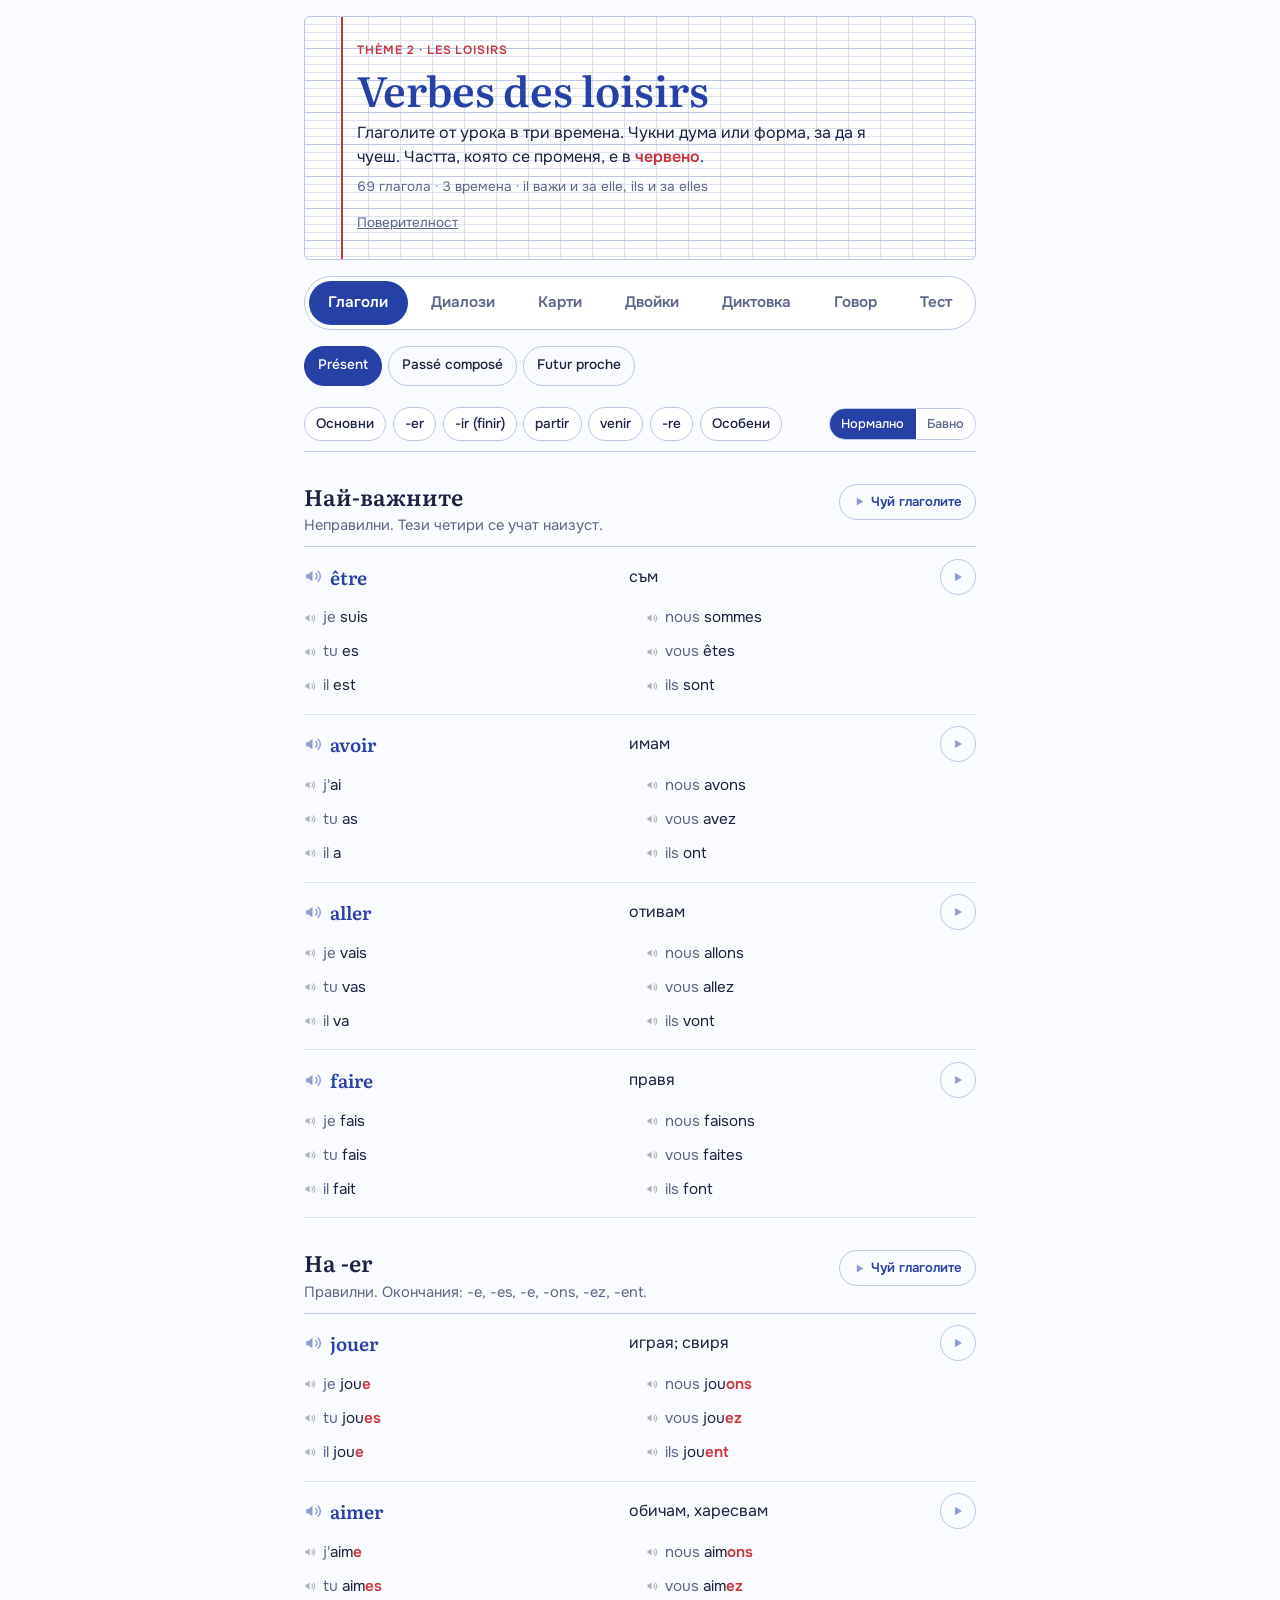
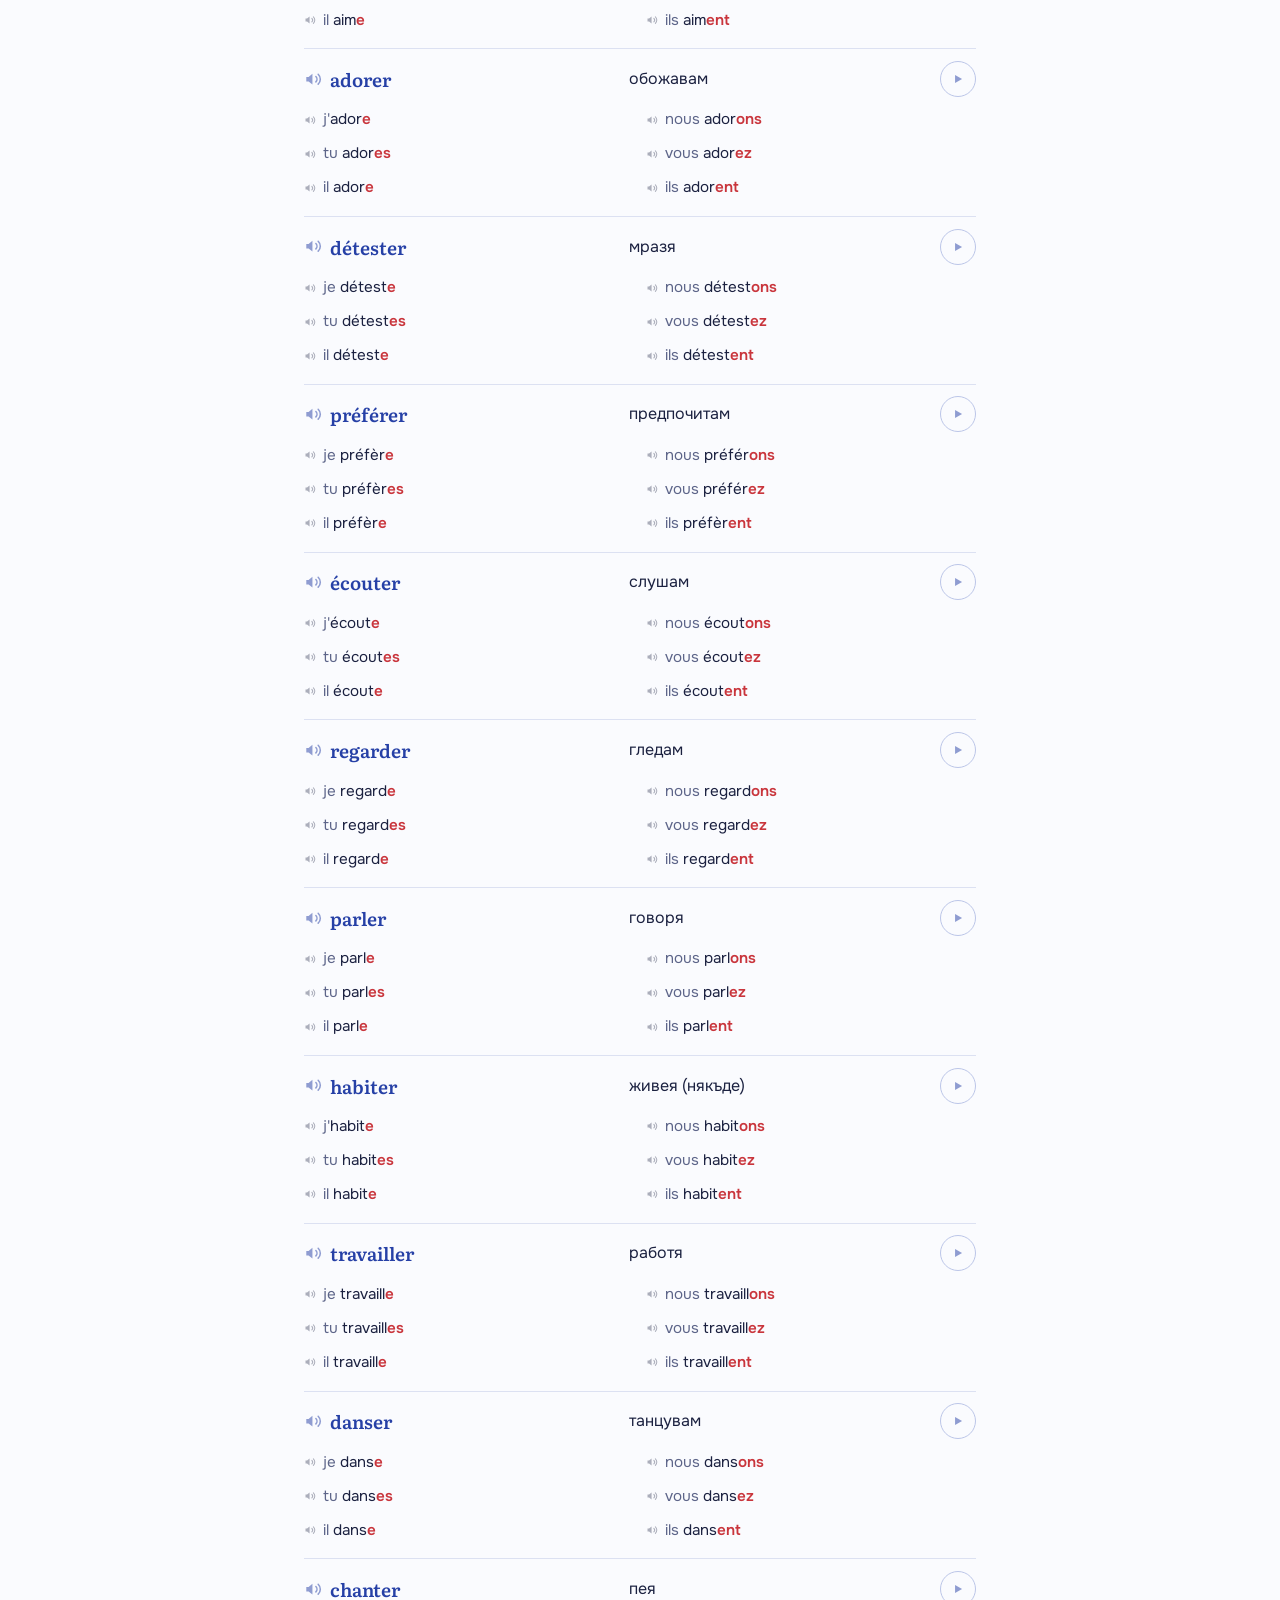
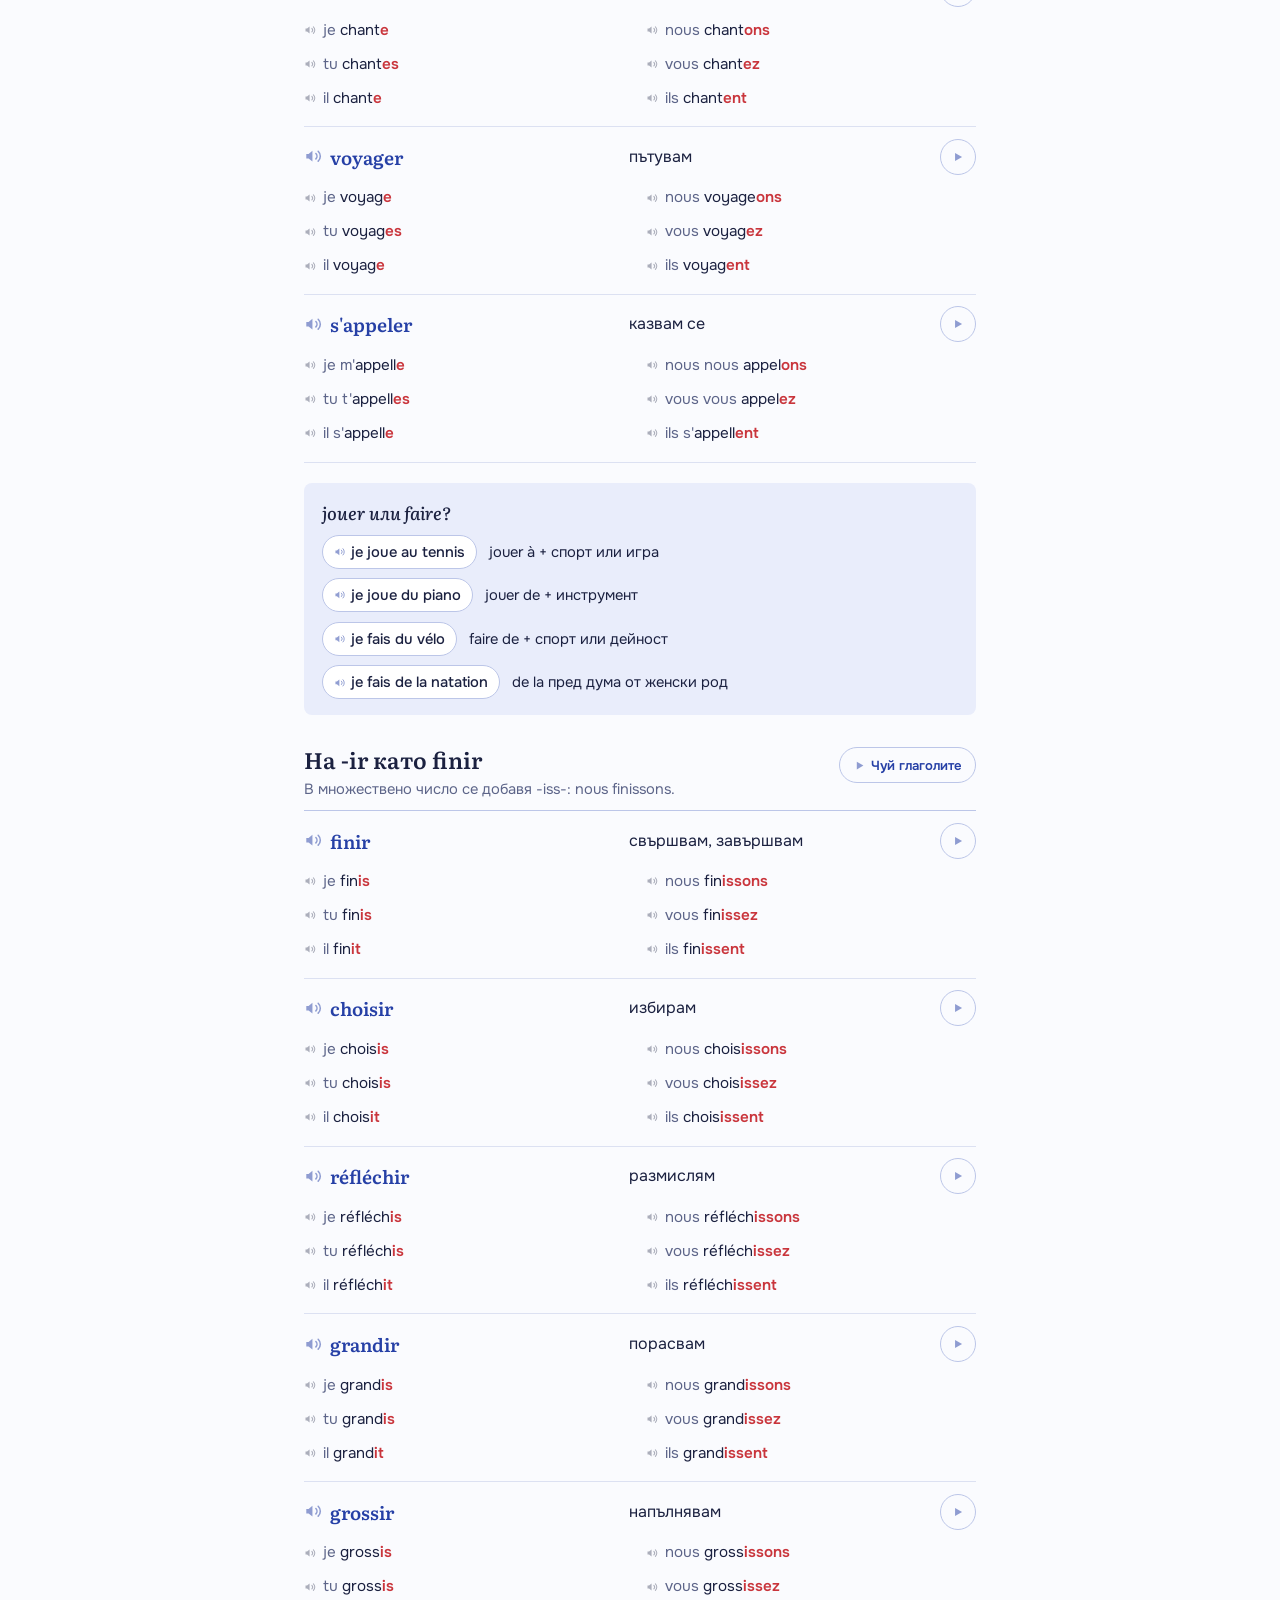
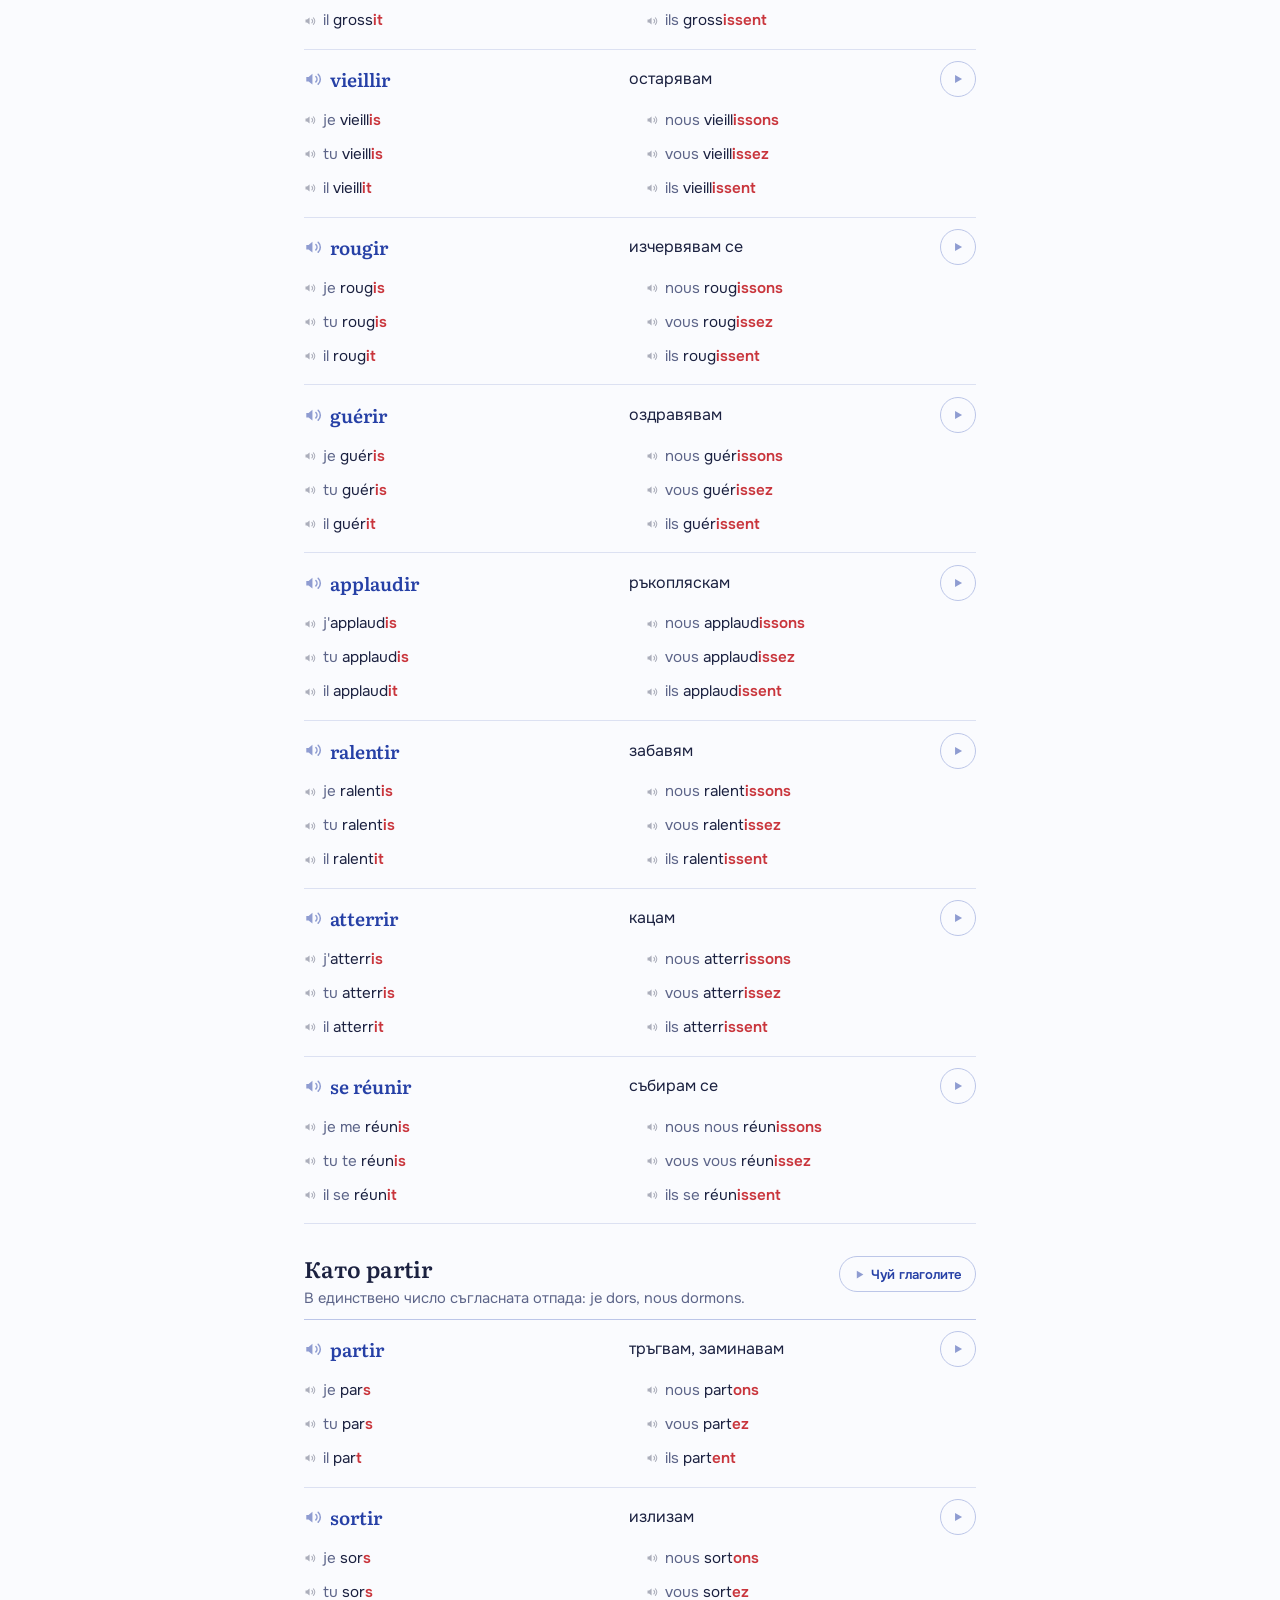
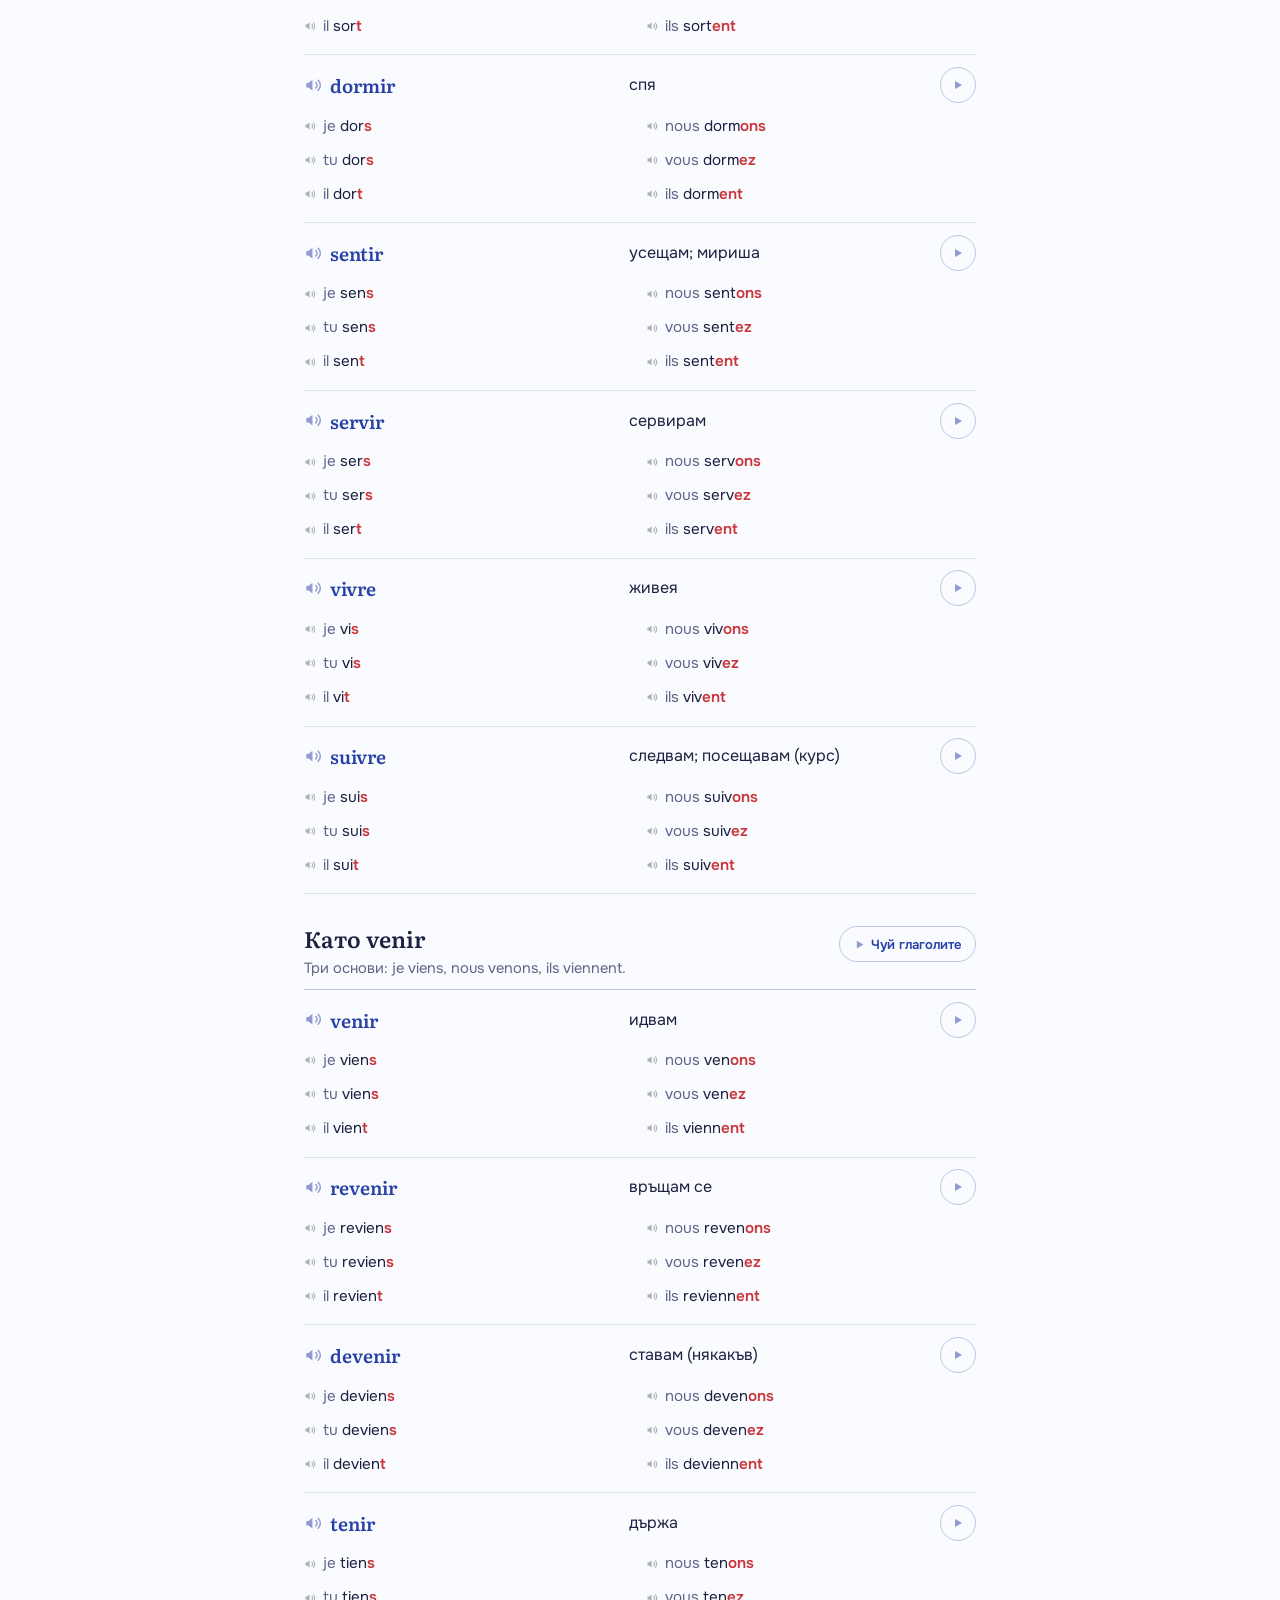
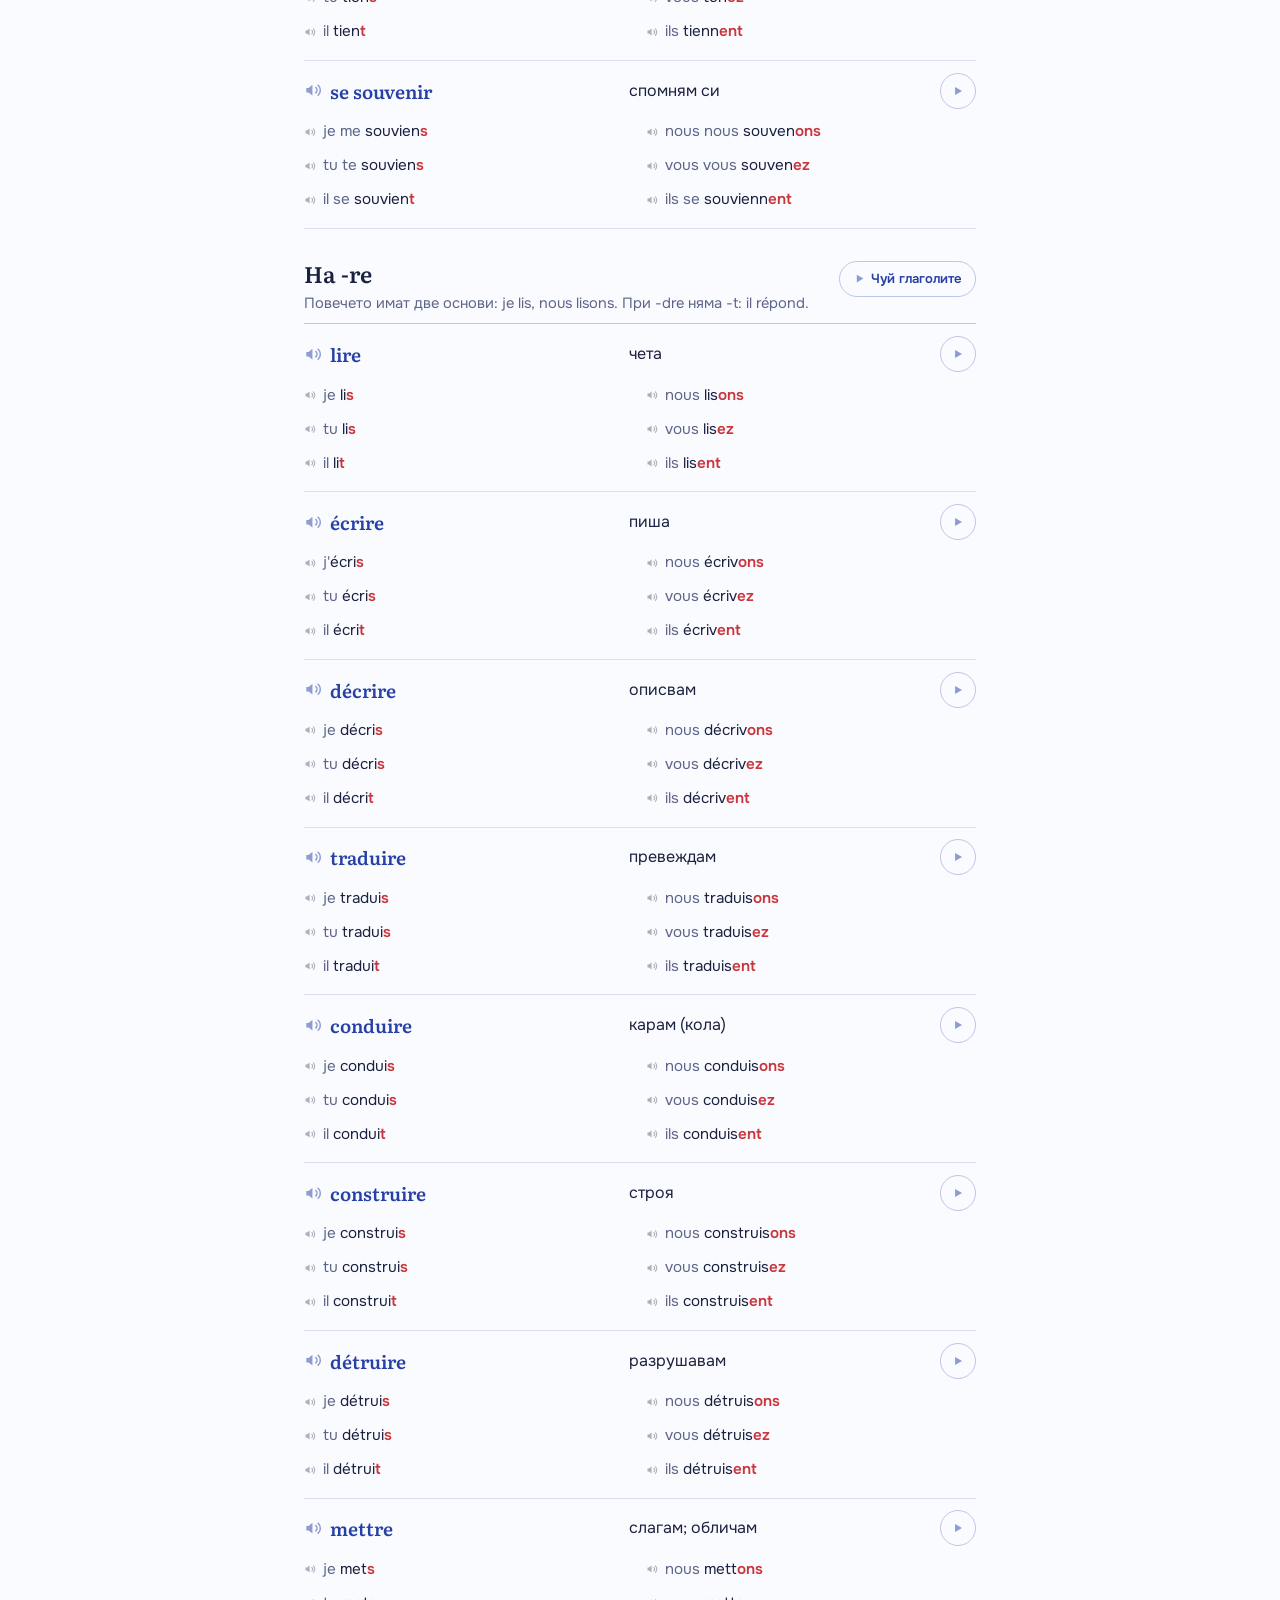
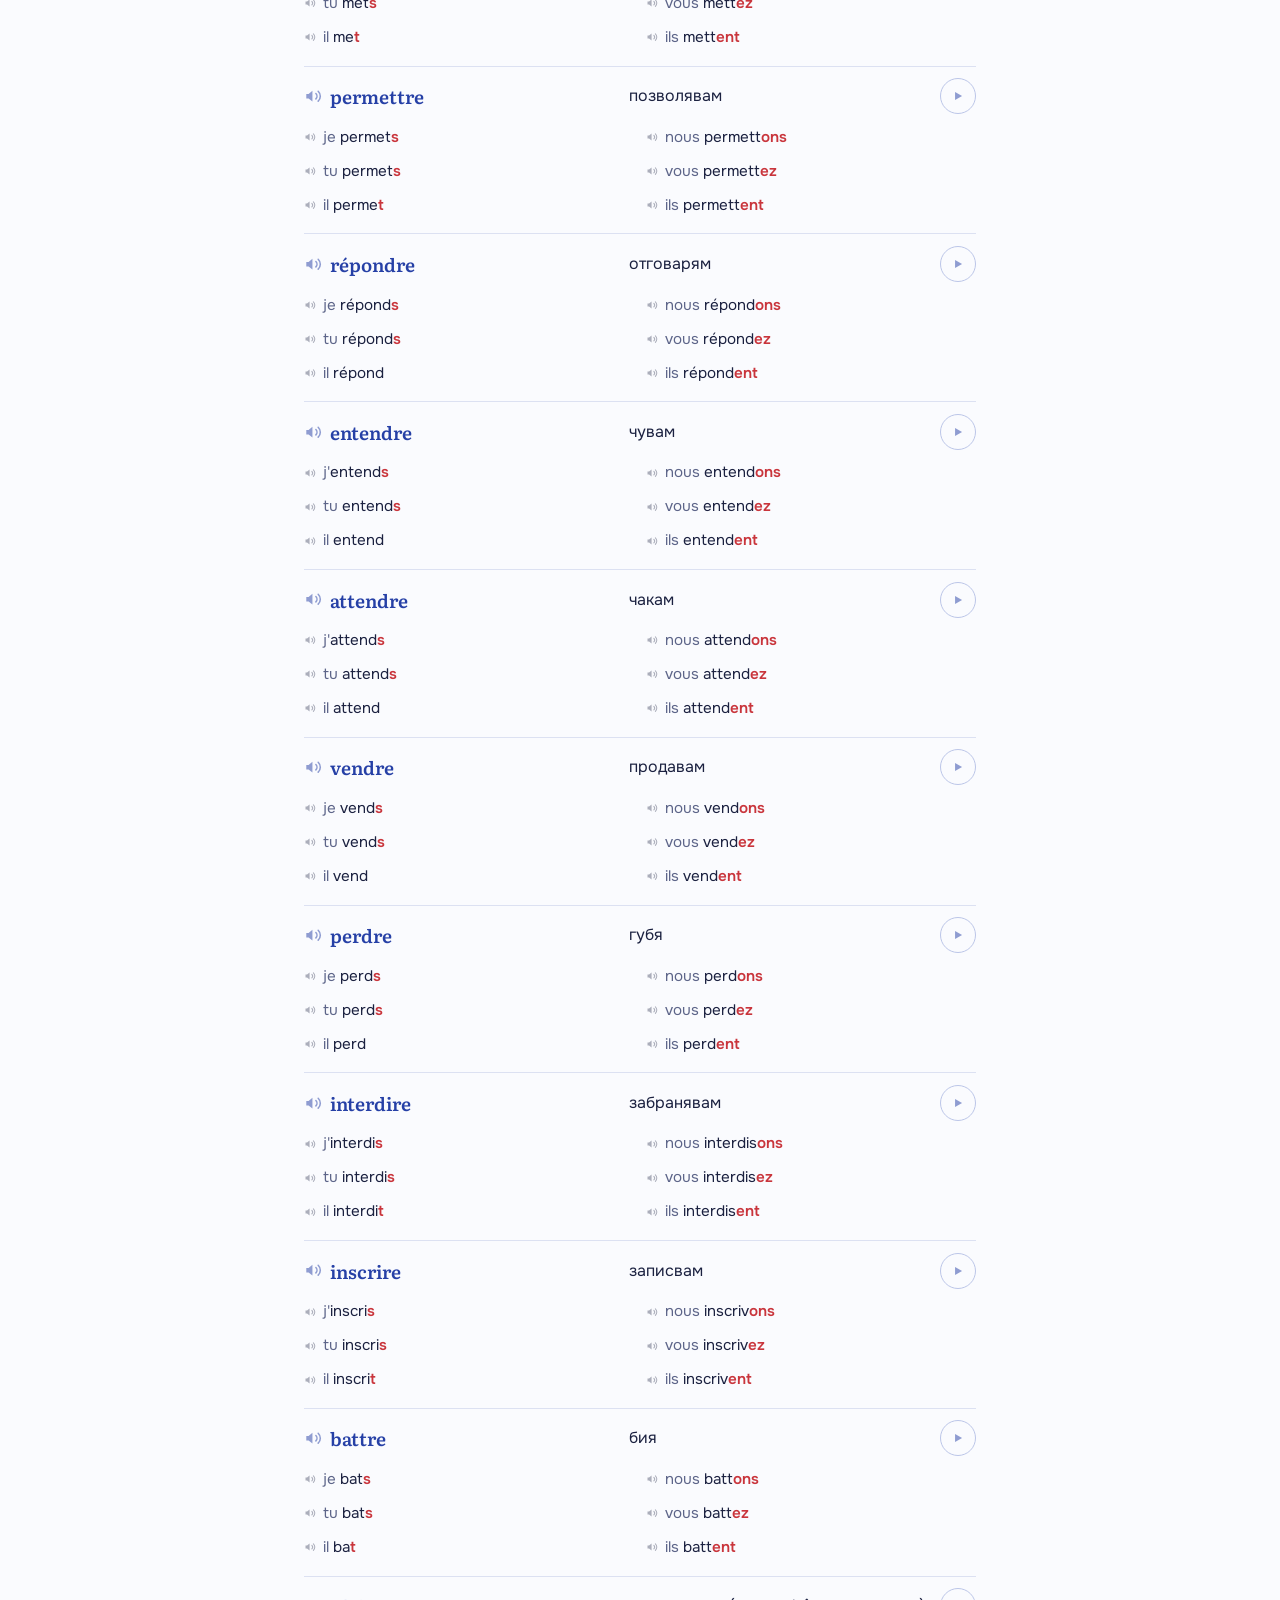
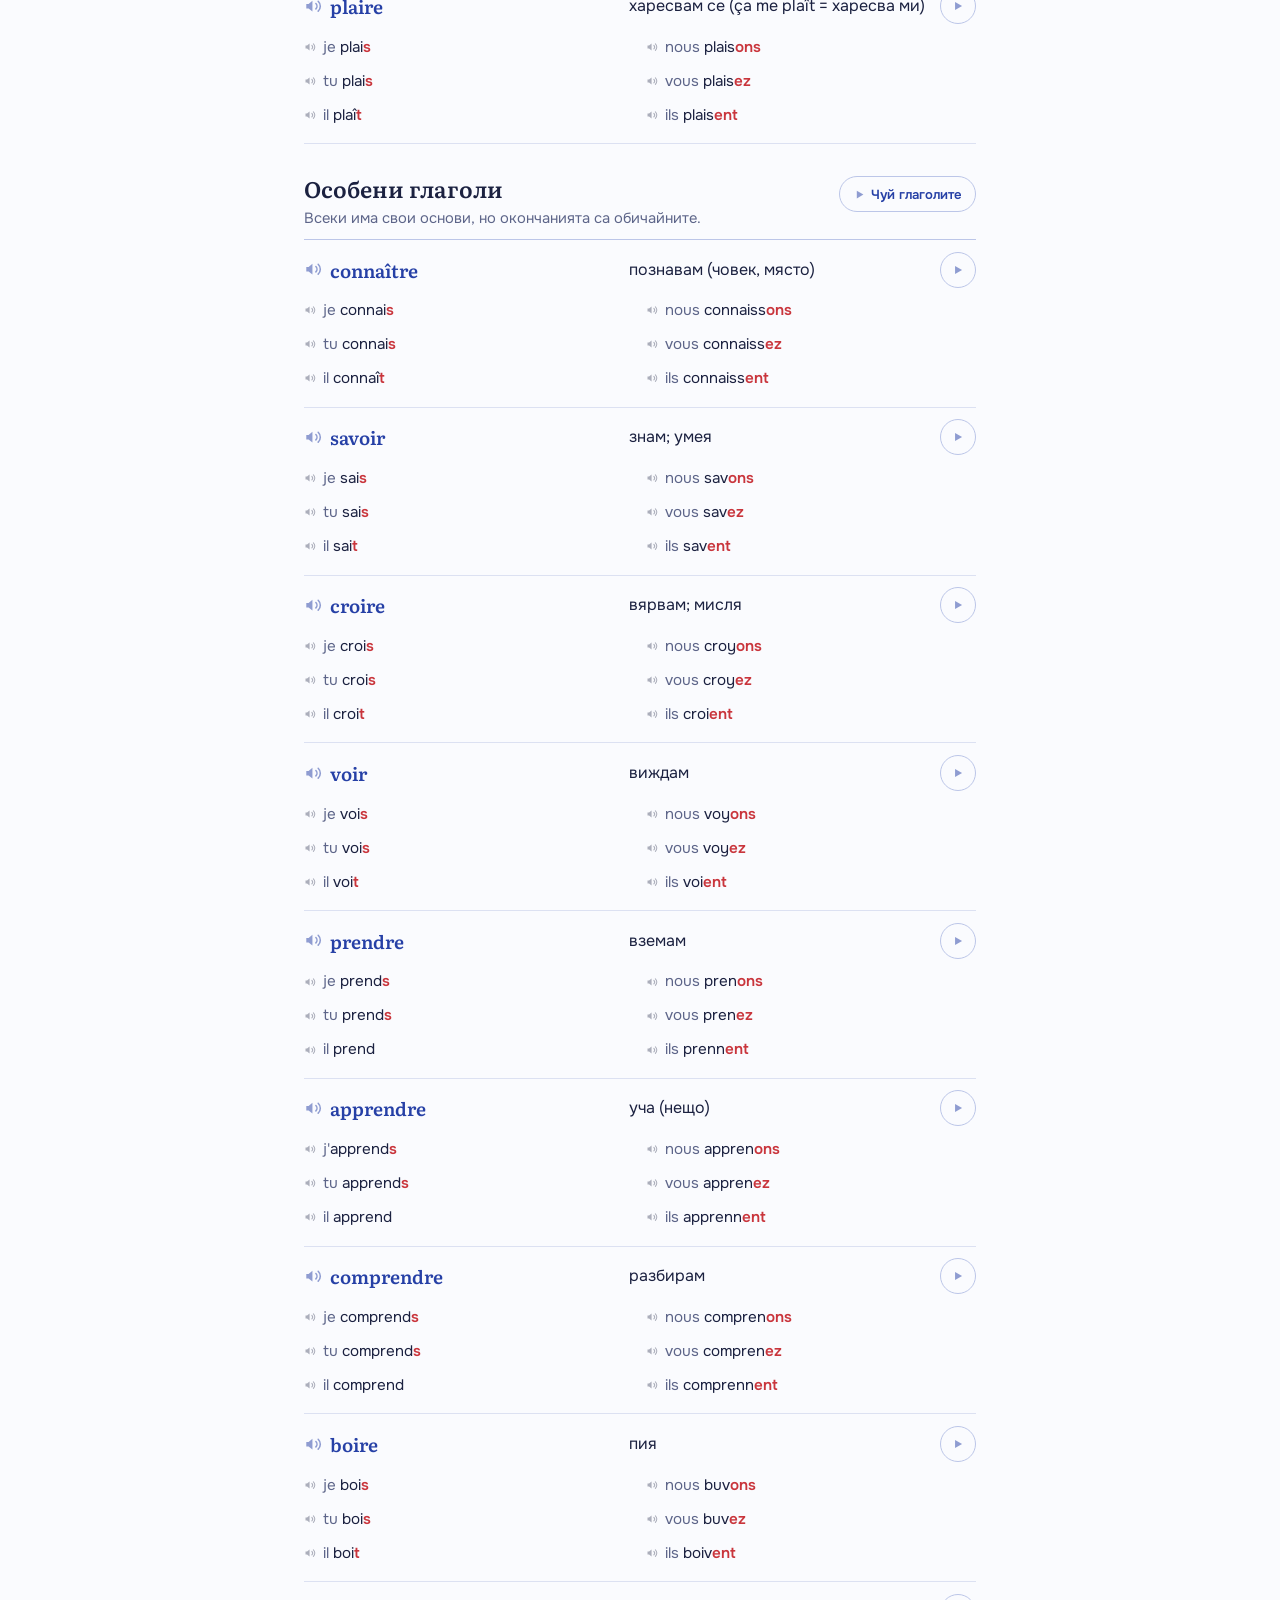
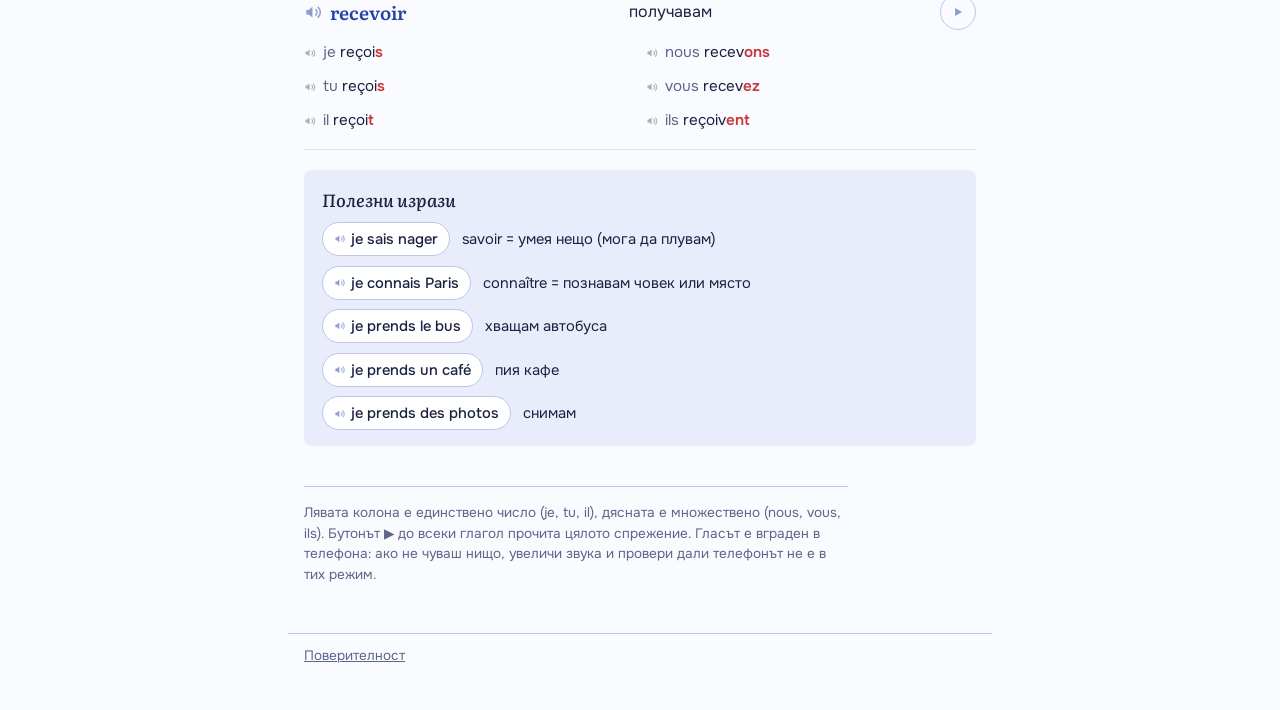
==== index.html @ f27fb237 "Complete the statistics consent and privacy notice - Banner first in the page, purpose first, note f" ====
<!doctype html>
<html lang="bg">
<head>
<meta charset="utf-8">
<meta name="viewport" content="width=device-width,initial-scale=1,viewport-fit=cover">
<title>Verbes des loisirs</title>
<meta name="description" content="Френски глаголи в présent, passé composé и futur proche: спрежения с произношение, диалози, карти, двойки, диктовка, произношение и тест.">
<link rel="manifest" href="manifest.webmanifest">
<link rel="icon" href="icon.svg" type="image/svg+xml">
<link rel="apple-touch-icon" href="icon-180.png">
<meta name="theme-color" content="#2640a6">
<meta name="apple-mobile-web-app-capable" content="yes">
<meta name="mobile-web-app-capable" content="yes">
<meta name="apple-mobile-web-app-title" content="Français">
<link rel="stylesheet" href="fonts.css">
<link rel="stylesheet" href="style.css">
</head>
<body>
<section class="consent" id="consent" role="region" aria-labelledby="consent-title" hidden>
  <h2 id="consent-title">Статистика за посещенията</h2>
  <p>Искам да виждам колко хора използват приложението и кои упражнения са полезни. Ако приемеш, Google Analytics ще запише бисквитки на устройството ти и ще изпраща на Google данни за посещението: кои раздели отваряш, какво завършваш, вид устройство и браузър, приблизително местоположение. Ако откажеш, приложението работи по същия начин. Напредъкът ти остава само на това устройство. <a href="privacy.html#statistika">Подробности</a></p>
  <p class="consent-note">Ако си под 14 години, приеми само ако родител ти е разрешил.</p>
  <p class="consent-state" id="consent-state"></p>
  <div class="consent-actions">
    <button type="button" class="btn consent-btn" id="consent-no">Отказвам</button>
    <button type="button" class="btn consent-btn" id="consent-yes">Приемам</button>
  </div>
  <p class="consent-note">Можеш да промениш избора си по всяко време от „Настройки за статистика“ горе или най-долу.</p>
</section>
<div class="wrap">
  <header class="cahier">
    <p class="eyebrow">Thème 2 · Les loisirs</p>
    <h1>Verbes des loisirs</h1>
    <p class="lede">Глаголите от урока в три времена. Чукни дума или форма, за да я чуеш. Частта, която се променя, е в <span class="end">червено</span>.</p>
    <p class="meta" id="meta"></p>
    <p class="meta privacy-links"><a href="privacy.html">Поверителност</a><button type="button" class="linkbtn" data-consent-open hidden>Настройки за статистика</button></p>
  </header>

  <div class="hint" id="hint" hidden></div>

  <div class="tabs" role="tablist" aria-label="Изглед">
    <button type="button" role="tab" id="tab-verbs" aria-controls="view-verbs" aria-selected="true">Глаголи</button>
    <button type="button" role="tab" id="tab-dialogues" aria-controls="view-dialogues" aria-selected="false">Диалози</button>
    <button type="button" role="tab" id="tab-cards" aria-controls="view-cards" aria-selected="false">Карти</button>
    <button type="button" role="tab" id="tab-pairs" aria-controls="view-pairs" aria-selected="false">Двойки</button>
    <button type="button" role="tab" id="tab-dictation" aria-controls="view-dictation" aria-selected="false">Диктовка</button>
    <button type="button" role="tab" id="tab-speak" aria-controls="view-speak" aria-selected="false">Говор</button>
    <button type="button" role="tab" id="tab-test" aria-controls="view-test" aria-selected="false">Тест</button>
  </div>

  <div id="view-verbs" role="tabpanel" aria-labelledby="tab-verbs">
    <div class="seg tense-bar" role="group" aria-label="Време" id="tense-bar"></div>

    <nav class="bar" aria-label="Групи глаголи">
      <div class="chips" id="chips"></div>
      <div class="speed" role="group" aria-label="Скорост на произношението">
        <button type="button" id="spd-normal" aria-pressed="true">Нормално</button>
        <button type="button" id="spd-slow" aria-pressed="false">Бавно</button>
      </div>
    </nav>

    <main id="groups"></main>

    <footer>
      Лявата колона е единствено число (je, tu, il), дясната е множествено (nous, vous, ils). Бутонът ▶ до всеки глагол прочита цялото спрежение. Гласът е вграден в телефона: ако не чуваш нищо, увеличи звука и провери дали телефонът не е в тих режим.
    </footer>
  </div>

  <div id="view-dialogues" role="tabpanel" aria-labelledby="tab-dialogues" hidden>
    <div id="dialogues"></div>
  </div>

  <div id="view-pairs" role="tabpanel" aria-labelledby="tab-pairs" hidden>
    <details class="settings">
      <summary><span>Настройки</span><span class="sum" id="p-sum"></span></summary>
      <div class="settings-body">
        <div class="field">
          <span class="field-label" id="lbl-p-mode">Игра</span>
          <div class="seg" role="group" aria-labelledby="lbl-p-mode" id="p-mode"></div>
          <p class="set-note">Свързване: всички плочки са открити – чукни двете, които си пасват. Памет: плочките са обърнати с лицето надолу и трябва да запомниш къде са.</p>
        </div>
        <div class="field">
          <span class="field-label" id="lbl-p-kind">Вид двойки</span>
          <div class="seg" role="group" aria-labelledby="lbl-p-kind" id="p-kind"></div>
        </div>
        <div class="field" id="p-tense-field">
          <span class="field-label" id="lbl-p-tenses">Времена</span>
          <div class="seg" role="group" aria-labelledby="lbl-p-tenses" id="p-tenses"></div>
        </div>
        <div class="field">
          <span class="field-label" id="lbl-p-groups">Групи глаголи</span>
          <div class="seg" role="group" aria-labelledby="lbl-p-groups" id="p-groups"></div>
        </div>
        <div class="field">
          <span class="field-label" id="lbl-p-size">Брой двойки</span>
          <div class="seg" role="group" aria-labelledby="lbl-p-size" id="p-size"></div>
        </div>
        <p class="set-note">Всяка промяна започва нова игра.</p>
      </div>
    </details>

    <div id="pairs"></div>

    <p class="tip">
      Часовникът тръгва с първото чукване и спира, докато си в друг раздел. Най-доброто ти време се пази отделно за всяка игра, вид и брой двойки. При „Превод“ чукни френския глагол, за да го чуеш. В „Памет“ се брои за грешка само обръщане, което е можело да се избегне.
    </p>
  </div>

  <div id="view-cards" role="tabpanel" aria-labelledby="tab-cards" hidden>
    <details class="settings" id="c-settings">
      <summary><span>Настройки</span><span class="sum" id="c-sum"></span></summary>
      <div class="settings-body">
        <div class="field">
          <span class="field-label" id="lbl-c-kind">Вид карти</span>
          <div class="seg" role="group" aria-labelledby="lbl-c-kind" id="c-kind"></div>
          <p class="set-note">Превод: френски → български. Обратно: български → френски. Спрежение: местоимение + глагол → форма.</p>
        </div>
        <div class="field" id="c-tense-field">
          <span class="field-label" id="lbl-c-tenses">Времена</span>
          <div class="seg" role="group" aria-labelledby="lbl-c-tenses" id="c-tenses"></div>
        </div>
        <div class="field">
          <span class="field-label" id="lbl-c-groups">Групи глаголи</span>
          <div class="seg" role="group" aria-labelledby="lbl-c-groups" id="c-groups"></div>
        </div>
        <div class="field">
          <span class="field-label" id="lbl-c-count">Брой карти</span>
          <div class="seg" role="group" aria-labelledby="lbl-c-count" id="c-count"></div>
        </div>
        <p class="set-note"><span id="c-known"></span> <button type="button" class="linkbtn" id="c-reset">Изчисти прогреса</button></p>
      </div>
    </details>

    <div id="cards"></div>

    <p class="tip">
      Обърни картата и кажи честно дали я знаеш. Картите, които не знаеш, се връщат след малко, а тези, които знаеш, се показват по-рядко. Прогресът се пази на това устройство. С клавиатура: интервал обръща, → е „Знам“, ← е „Още не“.
    </p>
  </div>

  <div id="view-dictation" role="tabpanel" aria-labelledby="tab-dictation" hidden>
    <details class="settings">
      <summary><span>Настройки</span><span class="sum" id="d-sum"></span></summary>
      <div class="settings-body">
        <div class="field">
          <span class="field-label" id="lbl-d-kind">Какво да диктувам</span>
          <div class="seg" role="group" aria-labelledby="lbl-d-kind" id="d-kind"></div>
          <p class="set-note">Форми: една глаголна форма с местоимението (nous sommes allés). Изречения: цяло изречение.</p>
        </div>
        <div class="field">
          <span class="field-label" id="lbl-d-tenses">Времена</span>
          <div class="seg" role="group" aria-labelledby="lbl-d-tenses" id="d-tenses"></div>
        </div>
        <div class="field">
          <span class="field-label" id="lbl-d-groups">Групи глаголи</span>
          <div class="seg" role="group" aria-labelledby="lbl-d-groups" id="d-groups"></div>
        </div>
        <div class="field">
          <span class="field-label" id="lbl-d-count">Брой</span>
          <div class="seg" role="group" aria-labelledby="lbl-d-count" id="d-count"></div>
        </div>
        <p class="set-note">Всяка промяна започва нова диктовка.</p>
      </div>
    </details>

    <div id="dict"></div>

    <p class="tip">
      Слушай и пиши всичко, което чуваш (при формите заедно с местоимението: nous sommes allés). Можеш да слушаш колкото пъти искаш, а „Бавно“ чете по-бавно. За é, è, ç… използвай бутоните под полето. Главните букви и препинателните знаци не се броят, а числата може и с цифри (10 = dix). Дума без знак над буквата се зачита, освен ако става друга дума (a и à, ou и où) или липсва é в края, което се чува (joué, café, allée).
    </p>
  </div>

  <div id="view-speak" role="tabpanel" aria-labelledby="tab-speak" hidden>
    <details class="settings">
      <summary><span>Настройки</span><span class="sum" id="s-sum"></span></summary>
      <div class="settings-body">
        <div class="field">
          <span class="field-label" id="lbl-s-kind">Какво да казваш</span>
          <div class="seg" role="group" aria-labelledby="lbl-s-kind" id="s-kind"></div>
          <p class="set-note">Форми: глагол с местоимението (nous sommes allés). Изречения: цяло изречение.</p>
        </div>
        <div class="field">
          <span class="field-label" id="lbl-s-tenses">Времена</span>
          <div class="seg" role="group" aria-labelledby="lbl-s-tenses" id="s-tenses"></div>
        </div>
        <div class="field">
          <span class="field-label" id="lbl-s-groups">Групи глаголи</span>
          <div class="seg" role="group" aria-labelledby="lbl-s-groups" id="s-groups"></div>
        </div>
        <div class="field">
          <span class="field-label" id="lbl-s-count">Брой</span>
          <div class="seg" role="group" aria-labelledby="lbl-s-count" id="s-count"></div>
        </div>
        <p class="set-note">Всяка промяна започва нов кръг.</p>
      </div>
    </details>

    <div id="speak"></div>

    <p class="tip">
      Чуй примера, натисни „Кажи“ и го повтори на глас. Телефонът показва кои думи е разбрал. Разпознаването работи в Chrome, Edge и Safari, има нужда от интернет и иска микрофона: първия път избери „Разреши“. При „Кажи“ гласът се изпраща за разпознаване (на Google, Microsoft или Apple, според браузъра). С „Запиши се“ чуваш собствения си глас до примера. Този запис остава само на телефона.
    </p>
  </div>

  <div id="view-test" role="tabpanel" aria-labelledby="tab-test" hidden>
    <details class="settings">
      <summary><span>Настройки</span><span class="sum" id="set-sum"></span></summary>
      <div class="settings-body">
        <div class="field">
          <span class="field-label" id="lbl-mode">Вид въпроси</span>
          <div class="seg" role="group" aria-labelledby="lbl-mode" id="set-mode"></div>
        </div>
        <div class="field">
          <span class="field-label" id="lbl-tenses">Времена</span>
          <div class="seg" role="group" aria-labelledby="lbl-tenses" id="set-tenses"></div>
        </div>
        <div class="field">
          <span class="field-label" id="lbl-groups">Групи глаголи</span>
          <div class="seg" role="group" aria-labelledby="lbl-groups" id="set-groups"></div>
        </div>
        <div class="field">
          <span class="field-label" id="lbl-count">Брой въпроси</span>
          <div class="seg" role="group" aria-labelledby="lbl-count" id="set-count"></div>
        </div>
        <p class="set-note">Всяка промяна започва нов тест.</p>
      </div>
    </details>

    <div id="quiz"></div>

    <p class="tip">
      Пиши само глагола, без местоимението. В passé composé пиши и спомагателния глагол (ai joué), а във futur proche и aller (vais jouer). За é, è, ê, ç, î използвай бутоните под полето или задръж буквата на клавиатурата. Отговор без знак над буквата се зачита, освен ако става друга дума (a и à) или липсва é в края, което се чува (ai joué, не ai joue).
    </p>
  </div>
</div>

<footer class="site-footer" id="site-footer">
  <a href="privacy.html">Поверителност</a>
  <button type="button" class="linkbtn" id="consent-open" data-consent-open hidden>Настройки за статистика</button>
</footer>



<script src="analytics.js"></script>
<script src="data.js"></script>
<script src="app.js"></script>
<script src="dictation.js"></script>
<script src="speaking.js"></script>
<script src="pairs.js"></script>
<script src="dialogues-data.js"></script>
<script src="dialogues.js"></script>
</body>
</html>
---- fonts.css ----
/* Literata and Onest, served from this site instead of Google Fonts
   (SIL Open Font License 1.1, see fonts/OFL-*.txt). Latin and Cyrillic only. */
/* cyrillic */
@font-face {
  font-family: 'Literata';
  font-style: italic;
  font-weight: 500;
  font-display: swap;
  src: url(fonts/literata-italic-cyrillic.woff2) format('woff2');
  unicode-range: U+0301, U+0400-045F, U+0490-0491, U+04B0-04B1, U+2116;
}
/* latin */
@font-face {
  font-family: 'Literata';
  font-style: italic;
  font-weight: 500;
  font-display: swap;
  src: url(fonts/literata-italic-latin.woff2) format('woff2');
  unicode-range: U+0000-00FF, U+0131, U+0152-0153, U+02BB-02BC, U+02C6, U+02DA, U+02DC, U+0304, U+0308, U+0329, U+2000-206F, U+20AC, U+2122, U+2191, U+2193, U+2212, U+2215, U+FEFF, U+FFFD;
}
/* cyrillic */
@font-face {
  font-family: 'Literata';
  font-style: normal;
  font-weight: 400;
  font-display: swap;
  src: url(fonts/literata-normal-cyrillic.woff2) format('woff2');
  unicode-range: U+0301, U+0400-045F, U+0490-0491, U+04B0-04B1, U+2116;
}
/* latin */
@font-face {
  font-family: 'Literata';
  font-style: normal;
  font-weight: 400;
  font-display: swap;
  src: url(fonts/literata-normal-latin.woff2) format('woff2');
  unicode-range: U+0000-00FF, U+0131, U+0152-0153, U+02BB-02BC, U+02C6, U+02DA, U+02DC, U+0304, U+0308, U+0329, U+2000-206F, U+20AC, U+2122, U+2191, U+2193, U+2212, U+2215, U+FEFF, U+FFFD;
}
/* cyrillic */
@font-face {
  font-family: 'Literata';
  font-style: normal;
  font-weight: 600;
  font-display: swap;
  src: url(fonts/literata-normal-cyrillic.woff2) format('woff2');
  unicode-range: U+0301, U+0400-045F, U+0490-0491, U+04B0-04B1, U+2116;
}
/* latin */
@font-face {
  font-family: 'Literata';
  font-style: normal;
  font-weight: 600;
  font-display: swap;
  src: url(fonts/literata-normal-latin.woff2) format('woff2');
  unicode-range: U+0000-00FF, U+0131, U+0152-0153, U+02BB-02BC, U+02C6, U+02DA, U+02DC, U+0304, U+0308, U+0329, U+2000-206F, U+20AC, U+2122, U+2191, U+2193, U+2212, U+2215, U+FEFF, U+FFFD;
}
/* cyrillic */
@font-face {
  font-family: 'Onest';
  font-style: normal;
  font-weight: 400;
  font-display: swap;
  src: url(fonts/onest-normal-cyrillic.woff2) format('woff2');
  unicode-range: U+0301, U+0400-045F, U+0490-0491, U+04B0-04B1, U+2116;
}
/* latin */
@font-face {
  font-family: 'Onest';
  font-style: normal;
  font-weight: 400;
  font-display: swap;
  src: url(fonts/onest-normal-latin.woff2) format('woff2');
  unicode-range: U+0000-00FF, U+0131, U+0152-0153, U+02BB-02BC, U+02C6, U+02DA, U+02DC, U+0304, U+0308, U+0329, U+2000-206F, U+20AC, U+2122, U+2191, U+2193, U+2212, U+2215, U+FEFF, U+FFFD;
}
/* cyrillic */
@font-face {
  font-family: 'Onest';
  font-style: normal;
  font-weight: 500;
  font-display: swap;
  src: url(fonts/onest-normal-cyrillic.woff2) format('woff2');
  unicode-range: U+0301, U+0400-045F, U+0490-0491, U+04B0-04B1, U+2116;
}
/* latin */
@font-face {
  font-family: 'Onest';
  font-style: normal;
  font-weight: 500;
  font-display: swap;
  src: url(fonts/onest-normal-latin.woff2) format('woff2');
  unicode-range: U+0000-00FF, U+0131, U+0152-0153, U+02BB-02BC, U+02C6, U+02DA, U+02DC, U+0304, U+0308, U+0329, U+2000-206F, U+20AC, U+2122, U+2191, U+2193, U+2212, U+2215, U+FEFF, U+FFFD;
}
/* cyrillic */
@font-face {
  font-family: 'Onest';
  font-style: normal;
  font-weight: 600;
  font-display: swap;
  src: url(fonts/onest-normal-cyrillic.woff2) format('woff2');
  unicode-range: U+0301, U+0400-045F, U+0490-0491, U+04B0-04B1, U+2116;
}
/* latin */
@font-face {
  font-family: 'Onest';
  font-style: normal;
  font-weight: 600;
  font-display: swap;
  src: url(fonts/onest-normal-latin.woff2) format('woff2');
  unicode-range: U+0000-00FF, U+0131, U+0152-0153, U+02BB-02BC, U+02C6, U+02DA, U+02DC, U+0304, U+0308, U+0329, U+2000-206F, U+20AC, U+2122, U+2191, U+2193, U+2212, U+2215, U+FEFF, U+FFFD;
}
---- style.css ----
/* Base reset */
:root{color-scheme:light;box-sizing:border-box;padding-top:env(safe-area-inset-top,0px);padding-bottom:env(safe-area-inset-bottom,0px)}
html{scroll-padding-top:env(safe-area-inset-top,0px)}
body{margin:0;padding:0;font:14px -apple-system,BlinkMacSystemFont,sans-serif;background:#fff;color:#000}
img{max-width:100%}
[hidden]:not([hidden=until-found i]){display:none!important}

/* Layout: one column like a French school cahier — Seyès-ruled header with red margin, two views (verb list / test), endings and grades in red "teacher's ink" */
:root {
  --paper: #fafbfe;
  --surface: #ffffff;
  --fg: #1b2140;
  --muted: #5d6589;
  --ink: #2640a6;
  --ink-soft: #e9edfb;
  --rule: #dce1f2;
  --rule-strong: #bcc6e8;
  --margin: #c9353c;
  --ok: #1d7a4c;
  --warn: #9a6200;
  --f-display: 'Literata', Georgia, 'Times New Roman', serif;
  --f-body: 'Onest', system-ui, -apple-system, 'Segoe UI', Roboto, sans-serif;
}
@media (prefers-color-scheme: dark) {
  :root:not([data-theme="light"]) {
    --paper: #11152a; --surface: #171c35; --fg: #e4e8f6; --muted: #9ba4c8;
    --ink: #9db1ff; --ink-soft: #222a4c; --rule: #262e52; --rule-strong: #38427a; --margin: #ff7c81;
    --ok: #63d49d; --warn: #f2b65a;
    color-scheme: dark;
  }
}
:root[data-theme="dark"] {
  --paper: #11152a; --surface: #171c35; --fg: #e4e8f6; --muted: #9ba4c8;
  --ink: #9db1ff; --ink-soft: #222a4c; --rule: #262e52; --rule-strong: #38427a; --margin: #ff7c81;
  --ok: #63d49d; --warn: #f2b65a;
  color-scheme: dark;
}

* { box-sizing: border-box; }
[hidden] { display: none !important; }
body {
  background: var(--paper);
  color: var(--fg);
  font-family: var(--f-body);
  font-size: 1rem;
  line-height: 1.5;
}
.wrap {
  max-width: 44rem;
  margin-inline: auto;
  padding-inline: 16px;
  padding-block: 16px 48px;
}

/* Header on Seyès ruled paper */
.cahier {
  --m: 2.25rem;
  position: relative;
  border: 1px solid var(--rule-strong);
  border-radius: 6px;
  padding-block: 1.5rem 1.25rem;
  padding-inline: calc(var(--m) + 1rem) 1.25rem;
  background-color: var(--surface);
  background-image:
    linear-gradient(to right, transparent var(--m), var(--margin) var(--m), var(--margin) calc(var(--m) + 2px), transparent calc(var(--m) + 2px)),
    repeating-linear-gradient(to bottom, transparent 0 31px, var(--rule-strong) 31px 32px),
    repeating-linear-gradient(to right, transparent 0 31px, var(--rule) 31px 32px),
    repeating-linear-gradient(to bottom, transparent 0 7px, var(--rule) 7px 8px);
  display: grid;
  gap: .5rem;
}
.eyebrow {
  margin: 0;
  font-size: .75rem;
  font-weight: 600;
  letter-spacing: .08em;
  text-transform: uppercase;
  color: var(--margin);
}
h1 {
  margin: 0;
  font-family: var(--f-display);
  font-weight: 600;
  font-size: clamp(1.9rem, 6vw, 2.6rem);
  line-height: 1.1;
  color: var(--ink);
  text-wrap: balance;
}
.lede { margin: 0; max-width: 34rem; }
.lede .end { font-weight: 600; }
.meta { margin: 0; font-size: .85rem; color: var(--muted); font-variant-numeric: tabular-nums; }

.hint {
  margin-top: 1rem;
  padding: .75rem 1rem;
  border-radius: 8px;
  background: var(--ink-soft);
  font-size: .9rem;
}

/* View tabs */
.tabs {
  margin-top: 1rem;
  display: flex;
  gap: .25rem;
  padding: .25rem;
  border: 1px solid var(--rule-strong);
  border-radius: 999px;
  background: var(--surface);
  width: fit-content;
  max-width: 100%;
}
.tabs button {
  font: inherit;
  font-weight: 600;
  font-size: .95rem;
  border: 0;
  border-radius: 999px;
  padding: .5rem 1.3rem;
  min-height: 40px;
  background: transparent;
  color: var(--muted);
  cursor: pointer;
}
.tabs button[aria-selected="true"] { background: var(--ink); color: var(--surface); }

/* Sticky bar */
.bar {
  position: sticky;
  top: env(safe-area-inset-top, 0px);
  z-index: 5;
  margin-top: .75rem;
  background: var(--paper);
  border-bottom: 1px solid var(--rule-strong);
  display: flex;
  align-items: center;
  gap: .75rem;
  padding-block: .6rem;
}
.chips {
  flex: 1;
  min-width: 0;
  display: flex;
  gap: .4rem;
  overflow-x: auto;
  scrollbar-width: none;
}
.chips::-webkit-scrollbar { display: none; }
.chips a {
  flex: none;
  font-size: .85rem;
  font-weight: 500;
  color: var(--fg);
  text-decoration: none;
  padding: .35rem .7rem;
  border: 1px solid var(--rule-strong);
  border-radius: 999px;
  background: var(--surface);
  white-space: nowrap;
}
.chips a:hover { border-color: var(--ink); color: var(--ink); }
.speed {
  flex: none;
  display: flex;
  border: 1px solid var(--rule-strong);
  border-radius: 999px;
  overflow: hidden;
}
.speed button {
  font: inherit;
  font-size: .8rem;
  font-weight: 500;
  border: 0;
  padding: .35rem .7rem;
  background: var(--surface);
  color: var(--muted);
  cursor: pointer;
}
.speed button[aria-pressed="true"] { background: var(--ink); color: var(--surface); }

/* Sections */
section { scroll-margin-top: 4.5rem; padding-top: 2rem; }
.sec-head {
  display: flex;
  align-items: flex-start;
  justify-content: space-between;
  gap: 1rem;
  padding-bottom: .6rem;
  border-bottom: 1px solid var(--rule-strong);
}
.sec-head > div { min-width: 0; }
h2 {
  margin: 0;
  font-family: var(--f-display);
  font-weight: 600;
  font-size: 1.4rem;
  line-height: 1.2;
  text-wrap: balance;
}
.sub { margin: .25rem 0 0; color: var(--muted); font-size: .92rem; }
.play {
  flex: none;
  font: inherit;
  font-size: .82rem;
  font-weight: 600;
  color: var(--ink);
  background: transparent;
  border: 1px solid var(--rule-strong);
  border-radius: 999px;
  padding: .4rem .8rem;
  cursor: pointer;
  display: inline-flex;
  align-items: center;
  gap: .35rem;
  min-height: 36px;
}
.play.playing { border-color: var(--margin); color: var(--margin); }

/* Verb rows */
.verb {
  display: grid;
  grid-template-columns: minmax(0, 1.05fr) minmax(0, 1fr) auto;
  column-gap: .75rem;
  row-gap: .25rem;
  align-items: center;
  padding-block: .6rem .7rem;
  border-bottom: 1px solid var(--rule);
}
.meaning { min-width: 0; color: var(--fg); }
.say {
  font-family: var(--f-display);
  font-weight: 600;
  font-size: 1.15rem;
  color: var(--ink);
  background: transparent;
  border: 0;
  border-radius: 6px;
  padding: .3rem .4rem;
  margin-left: -.4rem;
  min-height: 40px;
  cursor: pointer;
  display: inline-flex;
  align-items: center;
  gap: .45rem;
  text-align: left;
  max-width: 100%;
}
.say:hover, .form:hover { background: var(--ink-soft); }
.vplay {
  width: 36px;
  height: 36px;
  border-radius: 999px;
  border: 1px solid var(--rule-strong);
  background: transparent;
  color: var(--ink);
  cursor: pointer;
  display: inline-flex;
  align-items: center;
  justify-content: center;
}
.vplay svg { width: 14px; height: 14px; }
.vplay.playing { border-color: var(--margin); color: var(--margin); }

.conj {
  grid-column: 1 / -1;
  display: grid;
  grid-template-columns: repeat(2, minmax(0, 1fr));
  grid-template-rows: repeat(3, auto);
  grid-auto-flow: column;
  column-gap: .75rem;
}
.form {
  font: inherit;
  font-size: .95rem;
  color: var(--fg);
  background: transparent;
  border: 0;
  border-radius: 6px;
  padding: .25rem .4rem;
  margin-left: -.4rem;
  min-height: 34px;
  cursor: pointer;
  display: flex;
  align-items: center;
  gap: .4rem;
  text-align: left;
  min-width: 0;
}
.form > span { min-width: 0; overflow-wrap: anywhere; }
.pr { color: var(--muted); }
.end { color: var(--margin); font-weight: 600; }

.chip {
  font-family: var(--f-body);
  font-size: .86rem;
  font-weight: 500;
  color: var(--ink);
  background: var(--surface);
  border: 1px solid var(--rule-strong);
  border-radius: 999px;
  padding: .3rem .7rem;
  min-height: 34px;
  cursor: pointer;
  display: inline-flex;
  align-items: center;
  gap: .35rem;
}
.chip:hover { border-color: var(--ink); }
.icon { width: 1em; height: 1em; flex: none; opacity: .5; }
.form .icon { width: .8em; height: .8em; opacity: .35; }
.chip .icon { width: .85em; height: .85em; }
.speaking { background: var(--ink-soft); }
.chip.speaking { border-color: var(--margin); }
.speaking .icon { opacity: 1; color: var(--margin); animation: pulse .7s ease-in-out infinite alternate; }
@keyframes pulse { from { transform: scale(.85); } to { transform: scale(1.1); } }

button:focus-visible, a:focus-visible, summary:focus-visible { outline: 2px solid var(--margin); outline-offset: 2px; }

/* Notes */
.note {
  margin-top: 1.25rem;
  padding: 1rem 1.1rem;
  border-radius: 8px;
  background: var(--ink-soft);
  display: grid;
  gap: .6rem;
}
.note h3 {
  margin: 0;
  font-family: var(--f-display);
  font-style: italic;
  font-weight: 500;
  font-size: 1.1rem;
}
.note-item {
  display: flex;
  flex-wrap: wrap;
  align-items: center;
  column-gap: .75rem;
  row-gap: .2rem;
}
.note-item span { color: var(--fg); font-size: .92rem; min-width: 0; }

footer, .tip {
  margin-top: 2.5rem;
  padding-top: 1rem;
  border-top: 1px solid var(--rule-strong);
  color: var(--muted);
  font-size: .85rem;
  max-width: 34rem;
}

/* ---------- Test ---------- */
.settings {
  margin-top: 1rem;
  border: 1px solid var(--rule-strong);
  border-radius: 10px;
  background: var(--surface);
}
.settings summary {
  list-style: none;
  cursor: pointer;
  padding: .7rem 1rem;
  display: flex;
  justify-content: space-between;
  align-items: center;
  gap: .75rem;
  font-weight: 600;
  border-radius: 10px;
}
.settings summary::-webkit-details-marker { display: none; }
.settings summary .sum { color: var(--muted); font-weight: 500; font-size: .86rem; text-align: right; min-width: 0; }
.settings summary::after { content: '▾'; color: var(--muted); flex: none; }
.settings[open] summary::after { content: '▴'; }
.settings-body { padding: 0 1rem 1rem; display: grid; gap: .9rem; }
.field { display: grid; gap: .4rem; }
.field-label {
  font-size: .72rem;
  font-weight: 600;
  letter-spacing: .08em;
  text-transform: uppercase;
  color: var(--muted);
}
.seg { display: flex; flex-wrap: wrap; gap: .4rem; }
.toggle {
  font: inherit;
  font-size: .86rem;
  font-weight: 500;
  color: var(--fg);
  background: var(--paper);
  border: 1px solid var(--rule-strong);
  border-radius: 999px;
  padding: .35rem .8rem;
  min-height: 36px;
  cursor: pointer;
}
.toggle[aria-pressed="true"] { background: var(--ink); border-color: var(--ink); color: var(--surface); }
.set-note { margin: 0; font-size: .82rem; color: var(--muted); }

.qcard {
  margin-top: 1rem;
  border: 1px solid var(--rule-strong);
  border-radius: 12px;
  background: var(--surface);
  padding: 1.1rem 1.1rem 1rem;
  display: grid;
  gap: 1rem;
}
.qtop {
  display: flex;
  justify-content: space-between;
  gap: 1rem;
  font-size: .85rem;
  color: var(--muted);
  font-variant-numeric: tabular-nums;
}
.progress { height: 4px; background: var(--rule); border-radius: 2px; overflow: hidden; margin-top: -.6rem; }
.progress > i { display: block; height: 100%; background: var(--ink); transition: width .3s ease; }
.kind { margin: 0; }
.qverb { display: flex; align-items: center; flex-wrap: wrap; column-gap: .75rem; }
.qverb .say { font-size: 1.5rem; }
.qline, .sentence {
  margin: 0;
  font-family: var(--f-display);
  font-size: 1.25rem;
  line-height: 2.1;
}
.qline .pr { font-family: var(--f-display); }
.ans {
  font: inherit;
  font-family: var(--f-display);
  font-size: 1.15rem;
  font-weight: 600;
  color: var(--ink);
  width: 8.5em;
  max-width: 100%;
  border: 0;
  border-bottom: 2px solid var(--ink);
  border-radius: 4px 4px 0 0;
  background: var(--ink-soft);
  padding: .05rem .4rem;
  line-height: 1.5;
}
.ans:focus { outline: none; border-bottom-color: var(--margin); }
.ans.ok { border-bottom-color: var(--ok); color: var(--ok); }
.ans.near { border-bottom-color: var(--warn); color: var(--warn); }
.ans.bad { border-bottom-color: var(--margin); color: var(--margin); text-decoration: line-through; }
.inf-hint { font-style: italic; color: var(--muted); font-size: 1rem; }
.bgline { margin: -.4rem 0 0; color: var(--muted); font-size: .95rem; }
.keys { display: flex; flex-wrap: wrap; gap: .35rem; }
.keys button {
  min-width: 2.5rem;
  min-height: 2.5rem;
  font: inherit;
  font-family: var(--f-display);
  font-size: 1.15rem;
  border: 1px solid var(--rule-strong);
  border-radius: 8px;
  background: var(--paper);
  color: var(--fg);
  cursor: pointer;
}
.keys button:hover { border-color: var(--ink); }
.feedback {
  border-radius: 8px;
  padding: .7rem .9rem;
  background: var(--ink-soft);
  display: grid;
  gap: .25rem;
}
.verdict { margin: 0; font-weight: 600; }
.verdict.ok { color: var(--ok); }
.verdict.near { color: var(--warn); }
.verdict.bad { color: var(--margin); }
.fb-line { margin: 0; display: flex; flex-wrap: wrap; align-items: center; column-gap: .5rem; font-size: .92rem; color: var(--muted); }
.feedback .form, .feedback .sbtn { font-size: 1.05rem; font-family: var(--f-display); }
.sbtn {
  font: inherit;
  color: var(--fg);
  background: transparent;
  border: 0;
  border-radius: 6px;
  padding: .25rem .4rem;
  margin-left: -.4rem;
  min-height: 34px;
  cursor: pointer;
  display: flex;
  align-items: center;
  gap: .4rem;
  text-align: left;
}
.sbtn:hover { background: var(--surface); }
.sbtn .icon { width: .8em; height: .8em; opacity: .4; }
.actions { display: flex; gap: .5rem; justify-content: flex-end; flex-wrap: wrap; }
.btn {
  font: inherit;
  font-weight: 600;
  padding: .55rem 1.2rem;
  min-height: 44px;
  border-radius: 999px;
  border: 1px solid var(--rule-strong);
  background: transparent;
  color: var(--fg);
  cursor: pointer;
}
.btn.primary { background: var(--ink); border-color: var(--ink); color: var(--surface); }

.result-head { display: flex; align-items: flex-end; justify-content: space-between; flex-wrap: wrap; gap: .5rem 1.5rem; }
.score {
  margin: 0;
  font-family: var(--f-display);
  font-weight: 600;
  font-size: 3.2rem;
  line-height: 1;
  color: var(--ink);
  font-variant-numeric: tabular-nums;
}
.score small { font-size: 1.3rem; color: var(--muted); font-weight: 400; }
.grade {
  margin: 0;
  font-family: var(--f-display);
  font-style: italic;
  font-size: 1.6rem;
  color: var(--margin);
  transform: rotate(-4deg);
  border: 2px solid var(--margin);
  border-radius: 999px;
  padding: .1rem .9rem;
}
.result-msg { margin: 0; font-size: 1.05rem; }
.result-msg i { font-family: var(--f-display); }
.mistakes h3 { margin: 0 0 .3rem; font-family: var(--f-display); font-style: italic; font-weight: 500; font-size: 1.1rem; }
.mistakes ul { list-style: none; margin: 0; padding: 0; }
.mistakes li { border-top: 1px solid var(--rule); padding-block: .55rem; display: grid; gap: .1rem; }
.m-prompt { color: var(--muted); font-size: .9rem; }
.given { color: var(--margin); text-decoration: line-through; }

@media (prefers-reduced-motion: reduce) {
  .speaking .icon { animation: none; }
  .progress > i { transition: none; }
}
@media (prefers-reduced-motion: no-preference) {
  html { scroll-behavior: smooth; }
}
@media (max-width: 420px) {
  .cahier { --m: 1.9rem; padding-inline: calc(var(--m) + .9rem) 1rem; }
  .speed button { padding: .35rem .55rem; }
  .form { font-size: .9rem; gap: .3rem; }
  .conj { column-gap: .5rem; }
  .qcard { padding-inline: .9rem; }
  .qline, .sentence { font-size: 1.15rem; }
}

/* ---------- Tenses ---------- */
.tense-bar { margin-top: 1rem; }
.tag {
  display: inline-block;
  font-size: .72rem;
  font-weight: 600;
  letter-spacing: .04em;
  color: var(--margin);
  border: 1px solid currentColor;
  border-radius: 999px;
  padding: 0 .45rem;
  vertical-align: .1em;
}
.ans.wide { width: 12em; }
.linkbtn {
  font: inherit;
  color: var(--ink);
  background: none;
  border: 0;
  padding: 0;
  text-decoration: underline;
  cursor: pointer;
}

/* ---------- Flashcards ---------- */
.fc-box { margin-top: 1rem; display: grid; gap: 1rem; }
.fc-box .progress { margin-top: -.6rem; }
.streak { color: var(--margin); font-weight: 600; }
.fcard {
  perspective: 1200px;
  touch-action: pan-y;
  user-select: none;
  -webkit-user-select: none;
  cursor: pointer;
  transition: transform .22s ease, opacity .22s ease;
}
.fcard.flipped { cursor: grab; }
.fc-inner {
  display: grid;
  transform-style: preserve-3d;
  transition: transform .45s cubic-bezier(.3, .7, .3, 1);
}
.fcard.flipped .fc-inner { transform: rotateY(180deg); }
.face {
  --m: 2.25rem;
  grid-area: 1 / 1;
  backface-visibility: hidden;
  -webkit-backface-visibility: hidden;
  min-height: 15rem;
  border: 1px solid var(--rule-strong);
  border-radius: 12px;
  padding: 1.2rem 1.1rem 1rem calc(var(--m) + 1rem);
  background-color: var(--surface);
  background-image:
    linear-gradient(to right, transparent var(--m), var(--margin) var(--m), var(--margin) calc(var(--m) + 2px), transparent calc(var(--m) + 2px)),
    repeating-linear-gradient(to bottom, transparent 0 31px, var(--rule) 31px 32px);
  box-shadow: 0 6px 18px rgb(27 33 64 / .08);
  display: flex;
  flex-direction: column;
  justify-content: center;
  align-items: flex-start;
  gap: .6rem;
}
.face.back { transform: rotateY(180deg); }
.face .eyebrow { margin: 0; }
.big-text {
  margin: 0;
  font-family: var(--f-display);
  font-weight: 600;
  font-size: clamp(1.5rem, 6vw, 2rem);
  line-height: 1.25;
  color: var(--fg);
}
.say.big { font-size: clamp(1.7rem, 7vw, 2.3rem); }
.form.big { font-family: var(--f-display); font-size: clamp(1.35rem, 5.5vw, 1.8rem); font-weight: 600; }
.form.big .icon, .say.big .icon { width: .6em; height: .6em; }
.fc-hint { margin: auto 0 0; font-size: .8rem; color: var(--muted); }
.fc-keys { margin: -.4rem 0 0; font-size: .8rem; color: var(--muted); text-align: center; }
.fc-actions { justify-content: center; }
.fc-actions .btn { min-width: 8rem; }
.fcard.out-right { transform: translateX(40%) rotate(6deg); opacity: 0; }
.fcard.out-left { transform: translateX(-40%) rotate(-6deg); opacity: 0; }
@media (prefers-reduced-motion: reduce) {
  .fc-inner, .fcard { transition: none; }
}
@media (max-width: 420px) {
  .face { --m: 1.9rem; padding-left: calc(var(--m) + .9rem); }
}

/* ---------- After a card round: what next ---------- */
.next-title {
  margin: .25rem 0 -.4rem;
  font-family: var(--f-display);
  font-style: italic;
  font-weight: 500;
  font-size: 1.1rem;
}
.choices { display: grid; gap: .5rem; }
.choice {
  font: inherit;
  text-align: left;
  color: var(--fg);
  background: var(--paper);
  border: 1px solid var(--rule-strong);
  border-radius: 10px;
  padding: .75rem 2.4rem .75rem 1rem;
  min-height: 44px;
  cursor: pointer;
  display: grid;
  gap: .15rem;
  position: relative;
}
.choice::after {
  content: '→';
  content: '→' / '';
  position: absolute;
  right: 1rem;
  top: 50%;
  transform: translateY(-50%);
  color: var(--muted);
}
.choice:hover { border-color: var(--ink); }
.choice.primary { border-color: var(--ink); background: var(--ink-soft); }
.choice.primary::after { color: var(--ink); }
.choice-title { font-weight: 600; }
.choice.primary .choice-title { color: var(--ink); }
.choice-desc { font-size: .86rem; color: var(--muted); }
.choice-sub { justify-self: start; font-size: .88rem; margin: -.3rem 0 0 1rem; min-height: 44px; }
.qtop > span:last-child { white-space: nowrap; }

.qcard:focus { outline: none; }

/* ---------- Dictation ---------- */
.dk-play { display: flex; gap: .5rem; flex-wrap: wrap; }
.dk-btn { display: inline-flex; align-items: center; gap: .4rem; }
.dk-btn .icon { width: .9em; height: .9em; opacity: 1; }
.dk-btn.speaking { background: var(--margin); border-color: var(--margin); color: var(--surface); }
.dk-btn.speaking .icon { color: inherit; }
.ans.dk-ans {
  display: block;
  width: 100%;
  font-weight: 500;
  resize: none;
  line-height: 1.5;
  padding: .35rem .5rem;
}
.ans.dk-ans::placeholder { color: var(--muted); font-weight: 400; font-style: italic; }
.dk-answer { font-family: var(--f-display); font-size: 1.05rem; }
.dk-answer > span { overflow-wrap: anywhere; }
.dk-near { color: var(--warn); text-decoration: underline wavy; text-underline-offset: 3px; }
.dk-bad { color: var(--margin); font-weight: 600; text-decoration: underline; text-underline-offset: 3px; }
.dk-extra { color: var(--margin); text-decoration: line-through; }
.dk-given { font-family: var(--f-display); }

/* seven tabs in one row: spread over the full width, and on a narrow phone the row
   scrolls sideways (the edge fades where more tabs are hidden) */
.tabs {
  width: 100%;
  flex-wrap: nowrap;
  overflow-x: auto;
  overscroll-behavior-x: contain;
  scrollbar-width: none;
  scroll-padding-inline: .5rem;
}
.tabs::-webkit-scrollbar { display: none; }
.tabs button { flex: 1 0 auto; white-space: nowrap; padding-inline: .75rem; }
.tabs.more-right { -webkit-mask-image: linear-gradient(to right, #000 calc(100% - 2.5rem), transparent); mask-image: linear-gradient(to right, #000 calc(100% - 2.5rem), transparent); }
.tabs.more-left { -webkit-mask-image: linear-gradient(to left, #000 calc(100% - 2.5rem), transparent); mask-image: linear-gradient(to left, #000 calc(100% - 2.5rem), transparent); }
.tabs.more-left.more-right { -webkit-mask-image: linear-gradient(to right, transparent, #000 2.5rem, #000 calc(100% - 2.5rem), transparent); mask-image: linear-gradient(to right, transparent, #000 2.5rem, #000 calc(100% - 2.5rem), transparent); }
@media (max-width: 480px) {
  .tabs button { padding-inline: .7rem; font-size: .9rem; }
}
.ans.dk-ans.bad { text-decoration: none; }

/* bigger tap targets */
.tabs button { min-height: 44px; }
.keys button { min-width: 44px; min-height: 44px; }
.toggle { min-height: 40px; }
.dk-answer { min-height: 44px; }

/* ---------- Pronunciation ---------- */
.sp-text { color: var(--ink); }
.sp-tools { display: flex; gap: .5rem; flex-wrap: wrap; align-items: center; }
.sp-mic, .sp-rec { display: inline-flex; align-items: center; gap: .45rem; }
.sp-mic { font-size: 1.05rem; padding-inline: 1.4rem; min-height: 52px; }
.sp-mic .icon { width: 1.2em; height: 1.2em; opacity: 1; }
.sp-rec .icon { width: .8em; height: .8em; opacity: 1; color: var(--margin); }
.sp-mic.listening, .sp-rec.listening { background: var(--margin); border-color: var(--margin); color: var(--surface); }
.sp-rec.listening .icon { color: inherit; }
.sp-mic.listening .icon, .sp-rec.listening .icon { animation: pulse .7s ease-in-out infinite alternate; }
.sp-heard { font-style: italic; }
.sp-words { margin: 0; }
.sp-note { margin: 0; }
@media (prefers-reduced-motion: reduce) {
  .sp-mic.listening .icon, .sp-rec.listening .icon { animation: none; }
}

/* review polish */
.fc-box { overflow-x: clip; }
.dk-given > span { overflow-wrap: anywhere; min-width: 0; }
.sr-only { position: absolute; width: 1px; height: 1px; overflow: hidden; clip-path: inset(50%); white-space: nowrap; }

/* ---------- Pairs ---------- */
.pr-box { gap: .8rem; }
.pr-clock { font-weight: 600; color: var(--ink); }
.pr-cols { display: grid; grid-template-columns: 1fr 1fr; gap: .5rem; }
.pr-col { display: grid; gap: .5rem; align-content: start; }
.pr-grid { display: grid; grid-template-columns: repeat(3, minmax(0, 1fr)); gap: .45rem; }
.pr-grid4 { grid-template-columns: repeat(4, minmax(0, 1fr)); }
.pr-tile {
  font: inherit;
  font-size: .92rem;
  line-height: 1.25;
  min-height: 52px;
  padding: .45rem .5rem;
  border: 1px solid var(--rule-strong);
  border-radius: 10px;
  background: var(--surface);
  color: var(--fg);
  cursor: pointer;
  overflow-wrap: break-word;
  hyphens: auto;
  -webkit-hyphens: auto;
  transition: background .15s, border-color .15s, opacity .3s, transform .15s;
}
.pr-tag { display: block; font-family: var(--f-body); font-weight: 500; font-size: .72rem; color: var(--muted); margin-top: .1rem; }
.pr-fr { font-family: var(--f-display); font-weight: 600; color: var(--ink); }
.pr-tile.sel { border-color: var(--ink); background: var(--ink-soft); box-shadow: 0 0 0 2px var(--ink) inset; }
.pr-tile.found { border-color: var(--ok); color: var(--ok); background: transparent; opacity: .8; cursor: default; }
.pr-tile.wrong { border-color: var(--margin); background: color-mix(in srgb, var(--margin) 12%, var(--surface)); animation: pr-shake .35s; }
@keyframes pr-shake { 25% { transform: translateX(-4px); } 75% { transform: translateX(4px); } }
.pr-grid .pr-tile { position: relative; min-height: 76px; display: grid; place-items: center; text-align: center; }
/* the face keeps its place while hidden, so the board never moves when a tile opens */
.pr-grid .pr-tile .pr-face { visibility: hidden; }
.pr-grid .pr-tile .pr-back { position: absolute; inset: 0; display: grid; place-items: center; font-family: var(--f-display); font-size: 1.4rem; color: var(--muted); }
.pr-grid .pr-tile:not(.open):not(.found) { background-image: repeating-linear-gradient(45deg, var(--ink-soft) 0 6px, var(--surface) 6px 12px); }
.pr-grid .pr-tile.open .pr-face, .pr-grid .pr-tile.found .pr-face { visibility: visible; }
.pr-grid .pr-tile.open .pr-back, .pr-grid .pr-tile.found .pr-back { display: none; }
.pr-grid4 .pr-tile { font-size: .85rem; min-height: 70px; padding: .35rem .3rem; }
@media (max-width: 420px) {
  .pr-grid, .pr-grid4 { grid-template-columns: repeat(2, minmax(0, 1fr)); }
  .pr-grid .pr-tile, .pr-grid4 .pr-tile { font-size: .92rem; min-height: 56px; padding: .35rem .4rem; }
}
.pr-msg { min-height: 1.5em; margin: 0; }
.pr-list { list-style: none; margin: 0; padding: 0; display: grid; gap: .1rem; }
.pr-list li { display: flex; flex-wrap: wrap; align-items: center; column-gap: .5rem; border-top: 1px solid var(--rule); padding-block: .3rem; }
@media (prefers-reduced-motion: reduce) { .pr-tile.wrong { animation: none; } .pr-tile { transition: none; } }

/* ---------- Dialogues ---------- */
.dl-listbox { margin-top: 1rem; display: grid; gap: .6rem; }
.dl-head { display: grid; gap: .2rem; }
.dl-head .linkbtn { justify-self: start; min-height: 36px; }
.dl-title { font-size: 1.5rem; color: var(--ink); }
.dl-head .sub { margin: 0; }
.dl-body { display: grid; gap: .8rem; }
.dl-controls { display: flex; flex-wrap: wrap; gap: .5rem; align-items: center; }
.dl-lines { display: grid; gap: .6rem; }
.dl-line {
  max-width: 88%;
  padding: .5rem .75rem .6rem;
  border-radius: 14px;
  display: grid;
  gap: .15rem;
}
.dl-a { justify-self: start; background: var(--ink-soft); border-bottom-left-radius: 4px; }
.dl-b { justify-self: end; background: var(--surface); border: 1px solid var(--rule-strong); border-bottom-right-radius: 4px; }
.dl-name { font-size: .75rem; font-weight: 600; letter-spacing: .04em; color: var(--margin); text-transform: uppercase; }
.dl-fr { font-family: var(--f-display); font-size: 1.05rem; margin: 0; }
button.dl-fr { margin-left: -.4rem; }
.dl-bg { margin: 0; font-size: .88rem; color: var(--muted); }
.dl-nobg .dl-bg:not(.dl-prompt) { display: none; }
.dl-fillrow { display: flex; align-items: flex-start; gap: .4rem; }
.dl-fill { flex: 1; line-height: 2.2; }
.ans.dl-gap { width: auto; min-width: 4em; max-width: 100%; font-size: 1rem; padding: 0 .3rem; }
.dl-right { color: var(--ok); font-weight: 600; font-family: var(--f-display); }
.dl-play { flex: none; margin-top: .3rem; }
.dl-prompt { font-size: 1rem; color: var(--fg); font-style: italic; }
.dl-mine { display: grid; gap: .4rem; }
.dl-roles { justify-content: flex-start; }
.dl-right-near { color: var(--warn); }
.dl-skip { justify-self: start; font-size: .85rem; min-height: 32px; }
/* accent keys stay in reach while typing in a long dialogue */
.dl-keys { position: sticky; bottom: 0; z-index: 4; background: var(--surface); padding-block: .4rem; border-top: 1px solid var(--rule); }
/* long gap fields shrink to the bubble instead of widening the page */
.dl-line, .dl-line > div, .dl-fillrow > .dl-fill { min-width: 0; }
.ans.dl-gap { box-sizing: border-box; max-width: 100%; }

/* ---------- Statistics consent and footer ---------- */
.site-footer {
  max-width: 44rem;
  margin: 0 auto;
  padding: 0 16px 2rem;
  display: flex;
  flex-wrap: wrap;
  gap: .4rem 1.2rem;
  align-items: center;
  font-size: .85rem;
  color: var(--muted);
}
.site-footer a, .site-footer .linkbtn { color: var(--muted); min-height: 44px; display: inline-flex; align-items: center; }
.consent {
  position: fixed;
  left: 50%;
  bottom: max(12px, env(safe-area-inset-bottom, 0px));
  transform: translateX(-50%);
  width: min(44rem, calc(100% - 24px));
  max-height: 70vh;
  overflow-y: auto;
  z-index: 50;
  background: var(--surface);
  color: var(--fg);
  border: 1px solid var(--rule-strong);
  border-radius: 14px;
  box-shadow: 0 10px 30px rgb(0 0 0 / .18);
  padding: 1rem 1.1rem;
  display: grid;
  gap: .5rem;
}
.consent h2 { font-family: var(--f-display); font-size: 1.15rem; margin: 0; }
.consent p { margin: 0; font-size: .92rem; }
.consent a { color: var(--ink); }
.consent-state { color: var(--muted); }
.consent-state:empty { display: none; }
.consent-actions { display: grid; grid-template-columns: 1fr 1fr; gap: .5rem; }
/* both answers look exactly the same: no nudging */
.consent-btn { background: var(--ink-soft); border-color: var(--ink); color: var(--ink); min-height: 48px; }
.consent-note { color: var(--muted); font-size: .8rem !important; }
.privacy-links { display: flex; flex-wrap: wrap; gap: 0 1rem; margin-top: .1rem; }
.privacy-links a, .privacy-links .linkbtn { color: var(--muted); min-height: 32px; display: inline-flex; align-items: center; font-size: inherit; }
/* room under the open consent banner, so nothing hides behind it */
html { scroll-padding-bottom: var(--consent-h, 0px); }
body { padding-bottom: var(--consent-h, 0px); }
html.consent-open .dl-keys { position: static; }
@media (max-width: 420px), (max-height: 600px) {
  .consent { padding: .8rem .9rem; gap: .4rem; }
  .consent p { font-size: .86rem; }
}
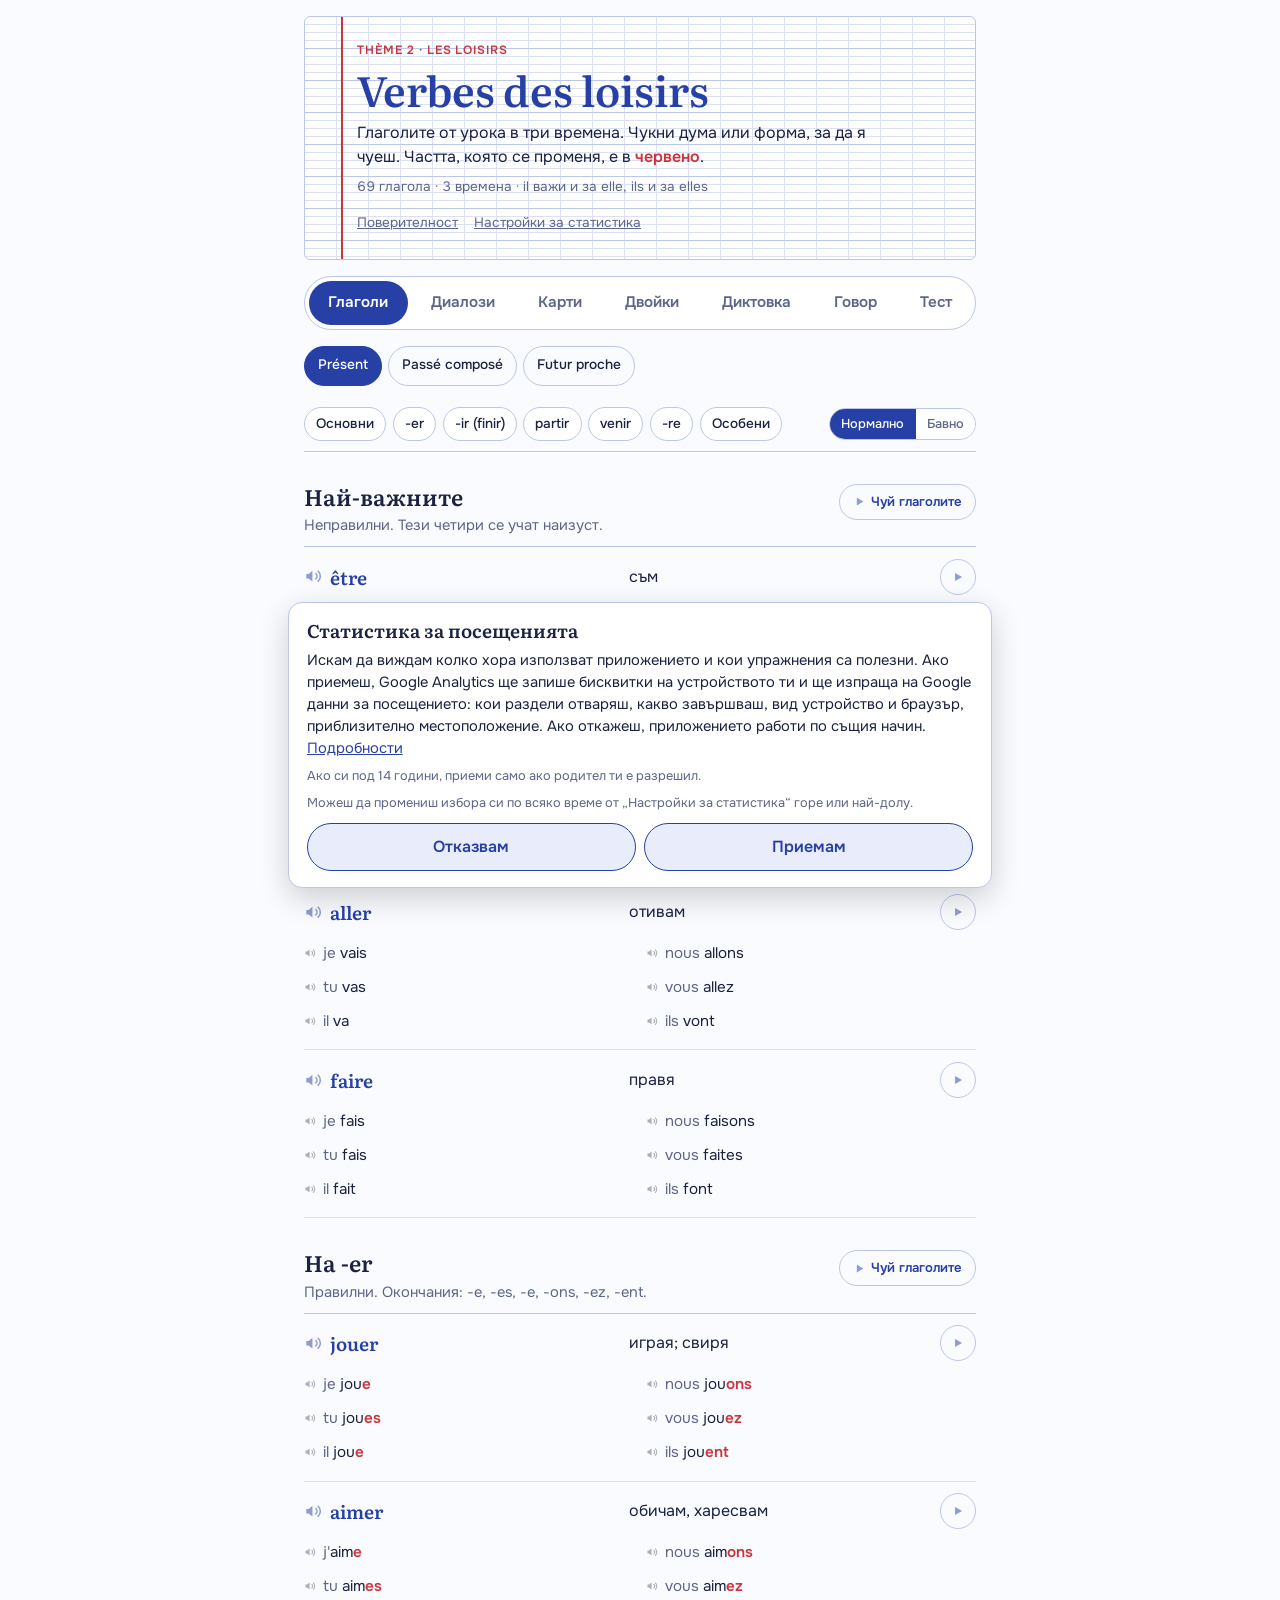
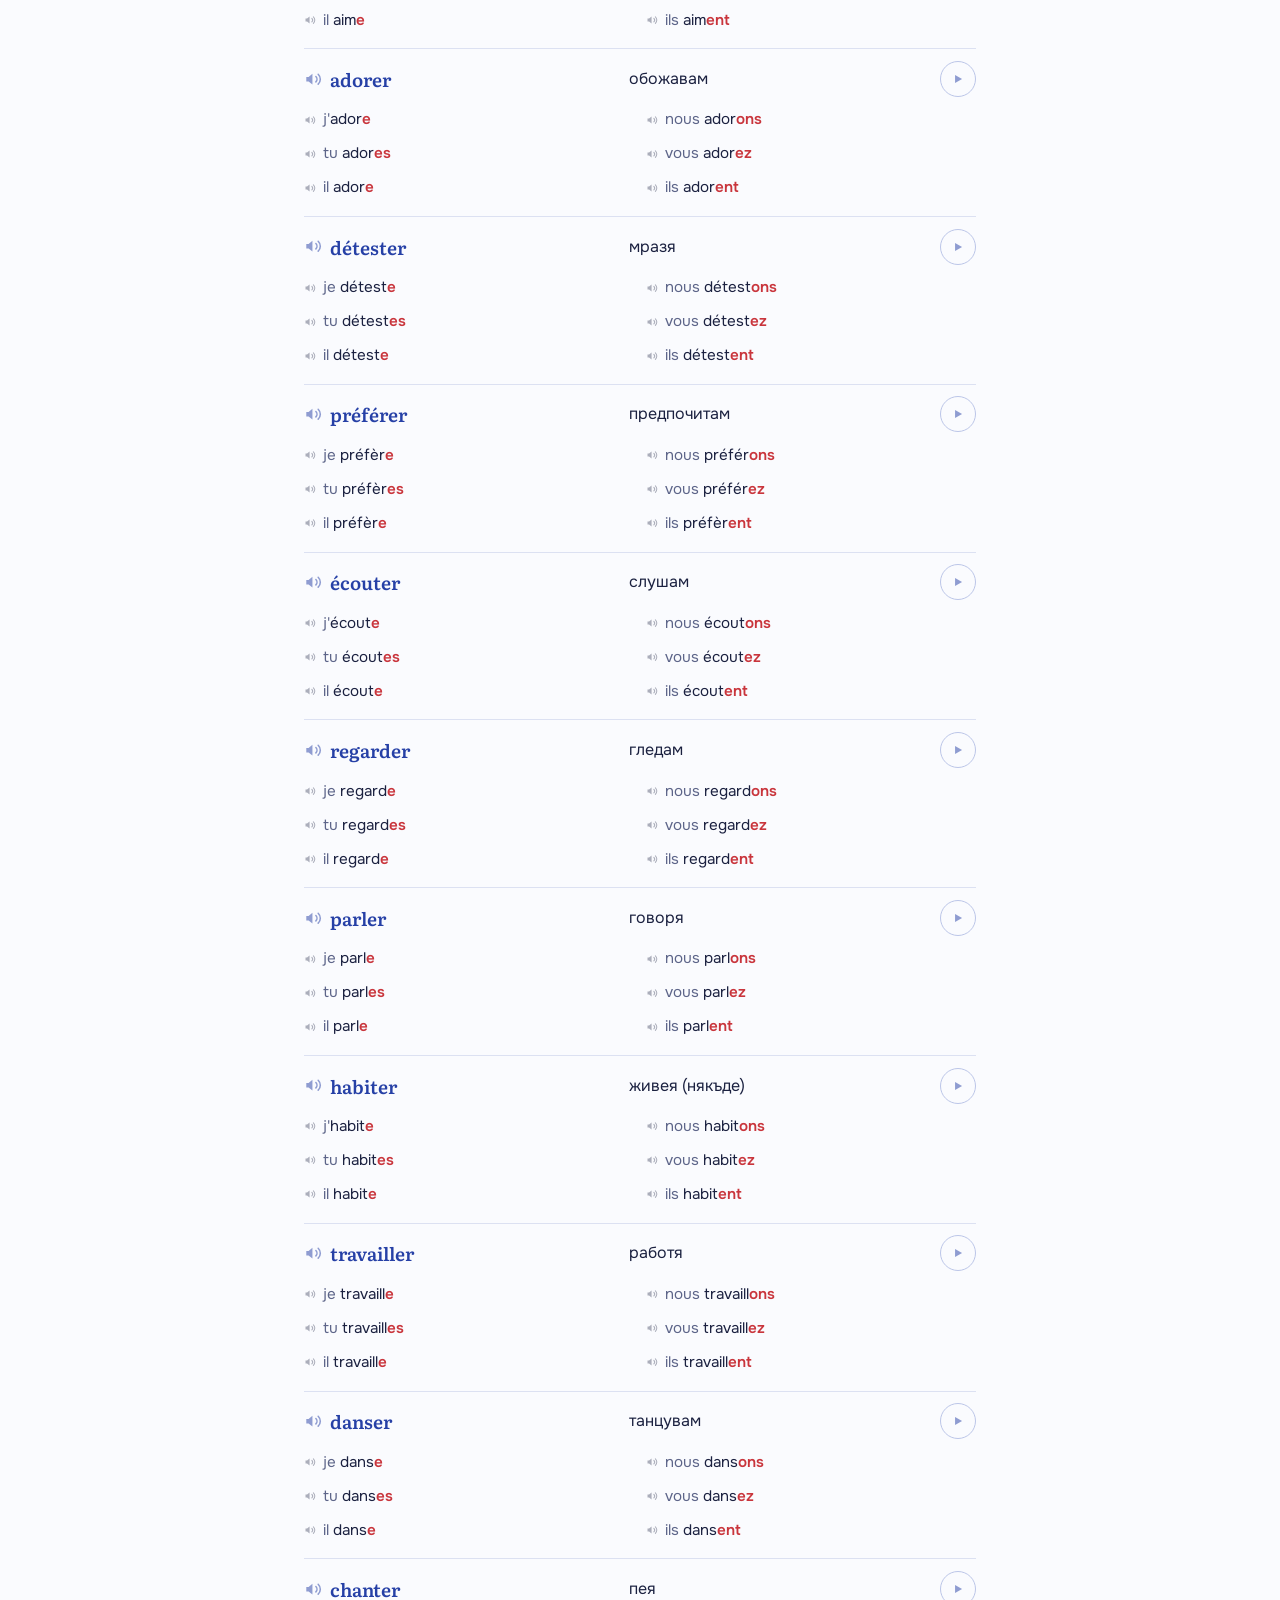
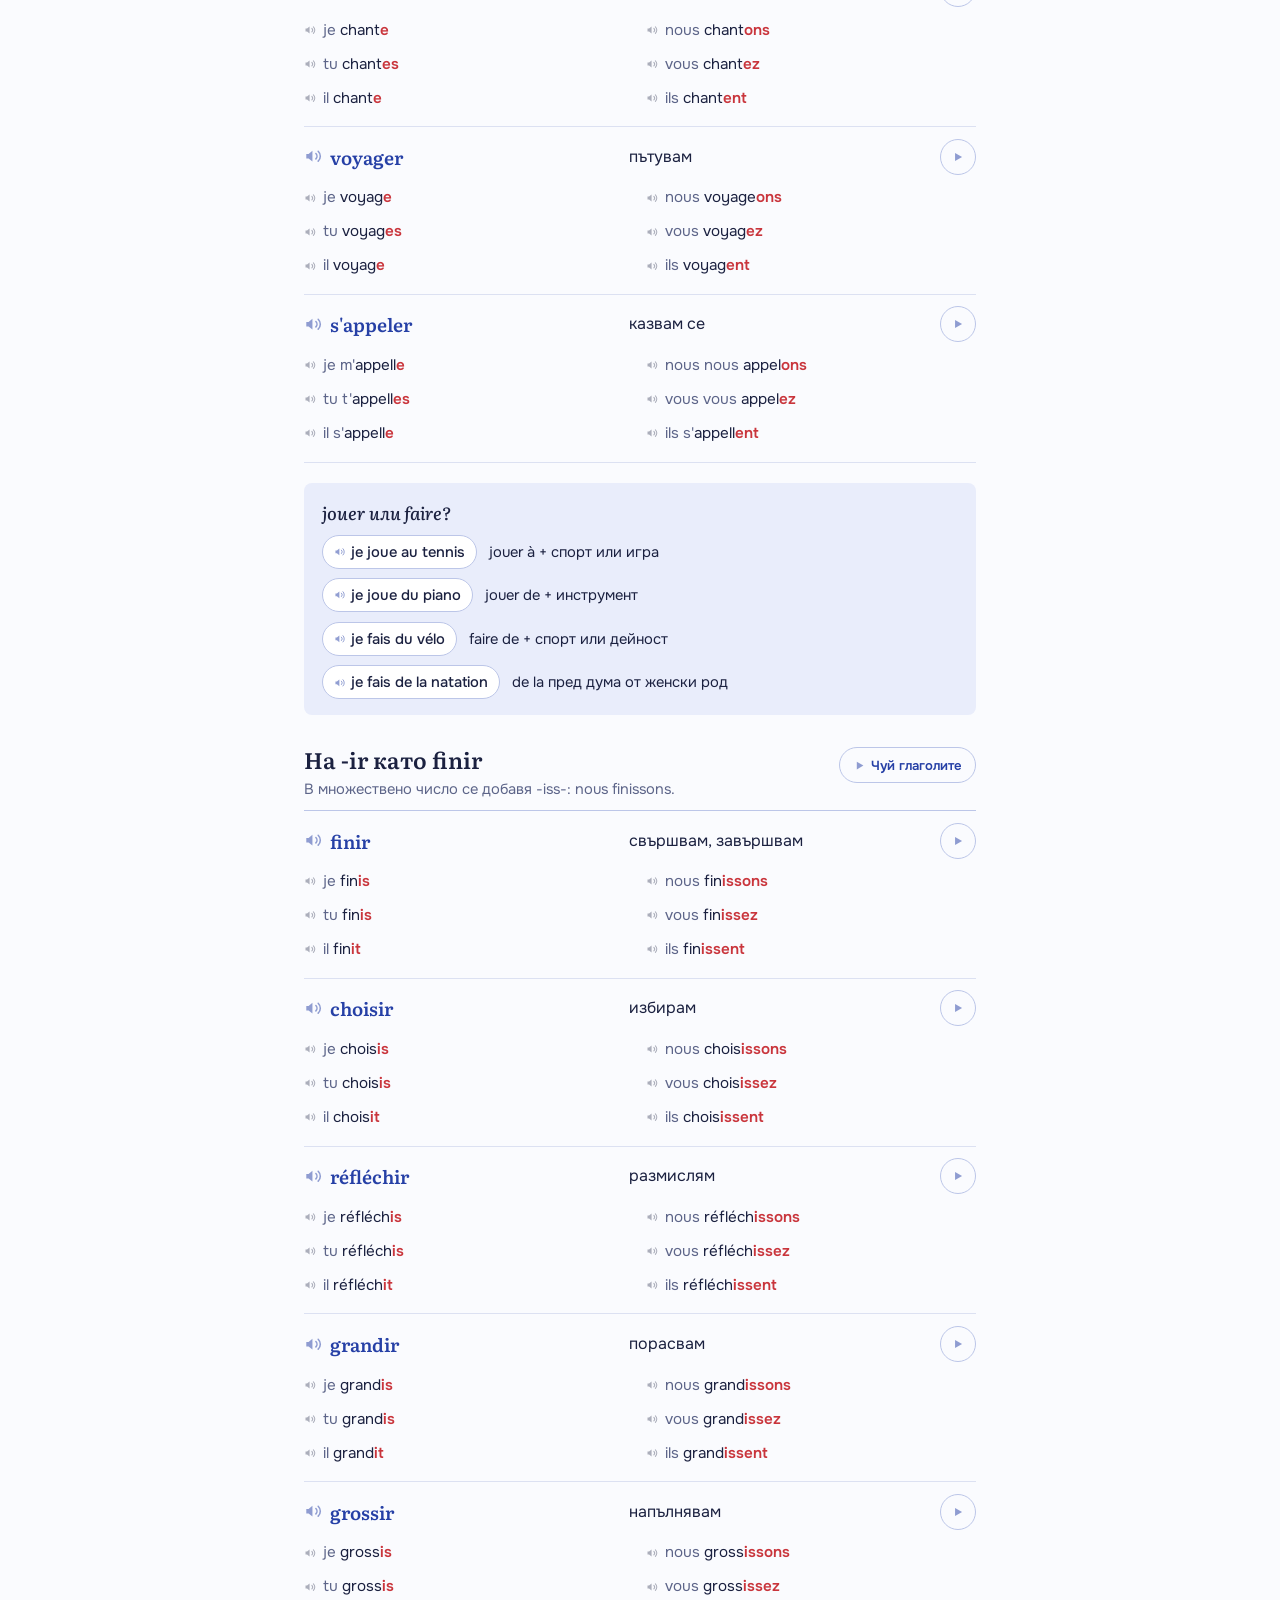
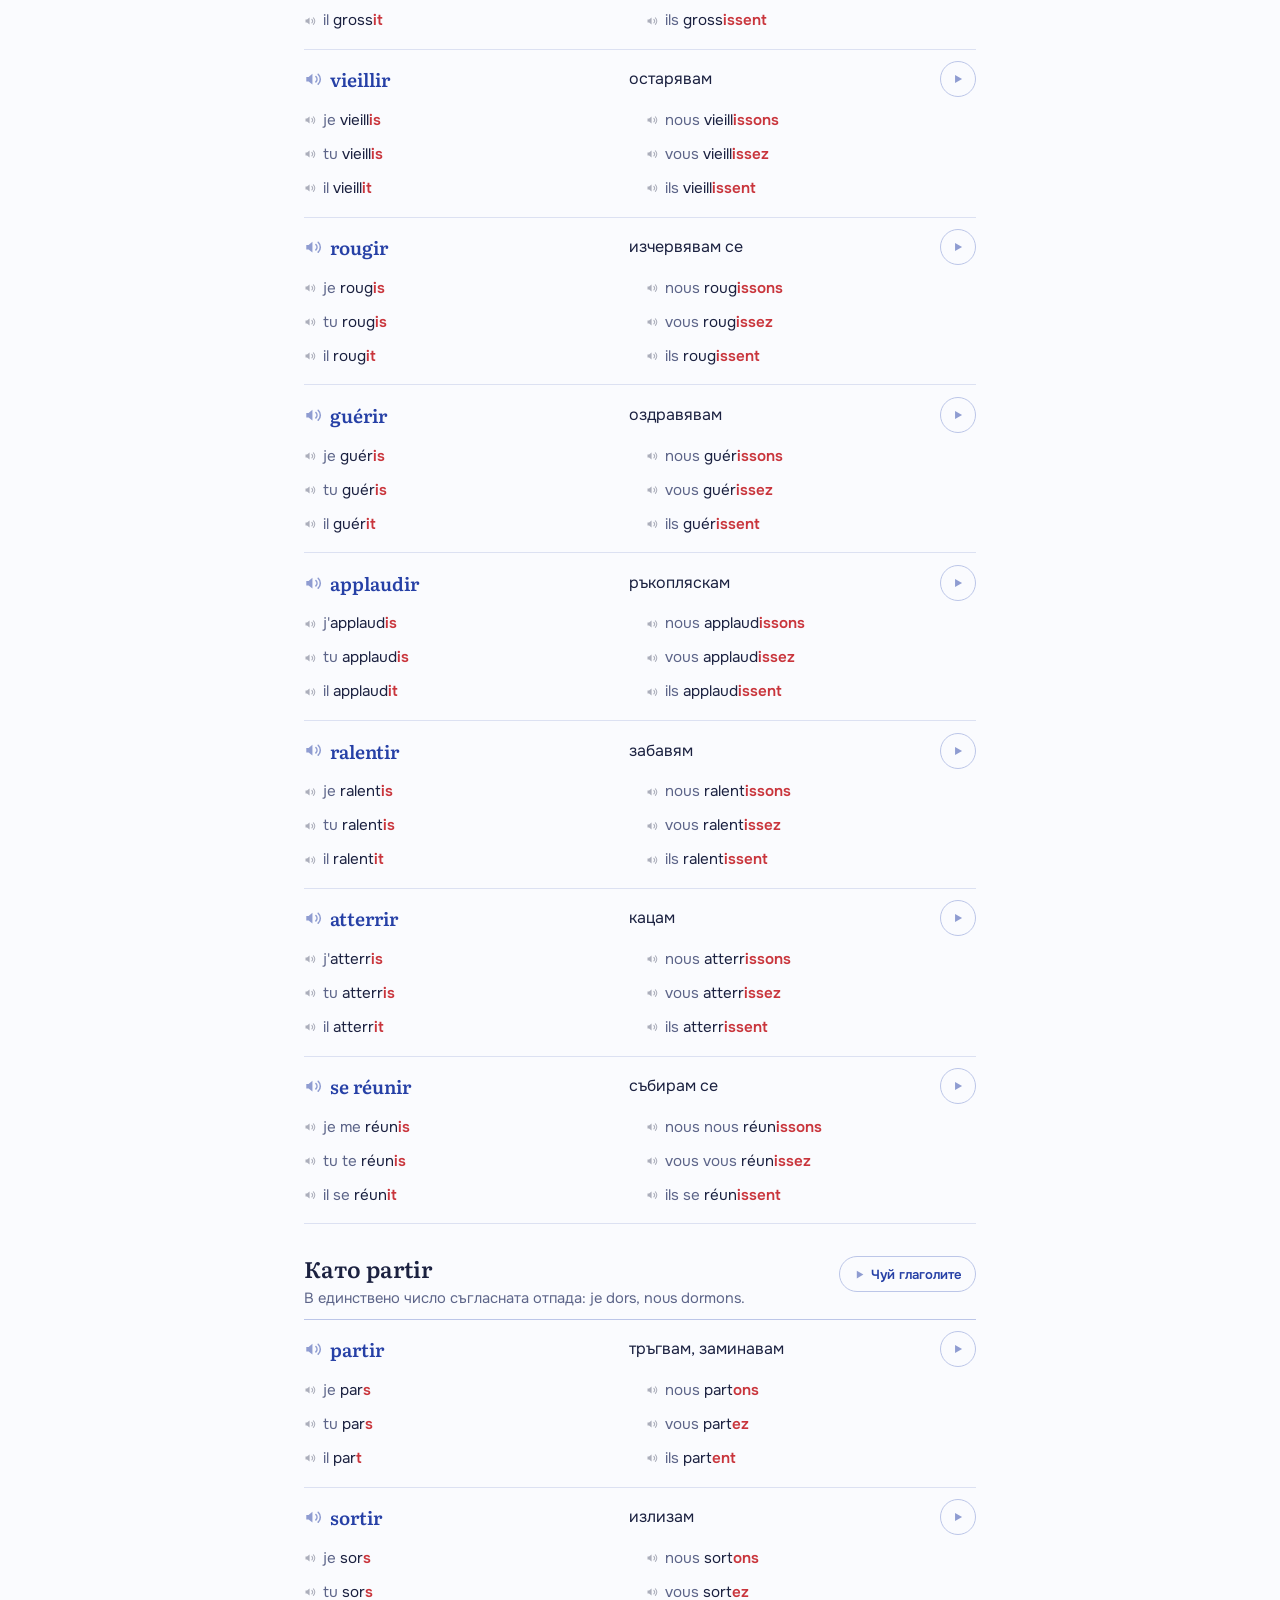
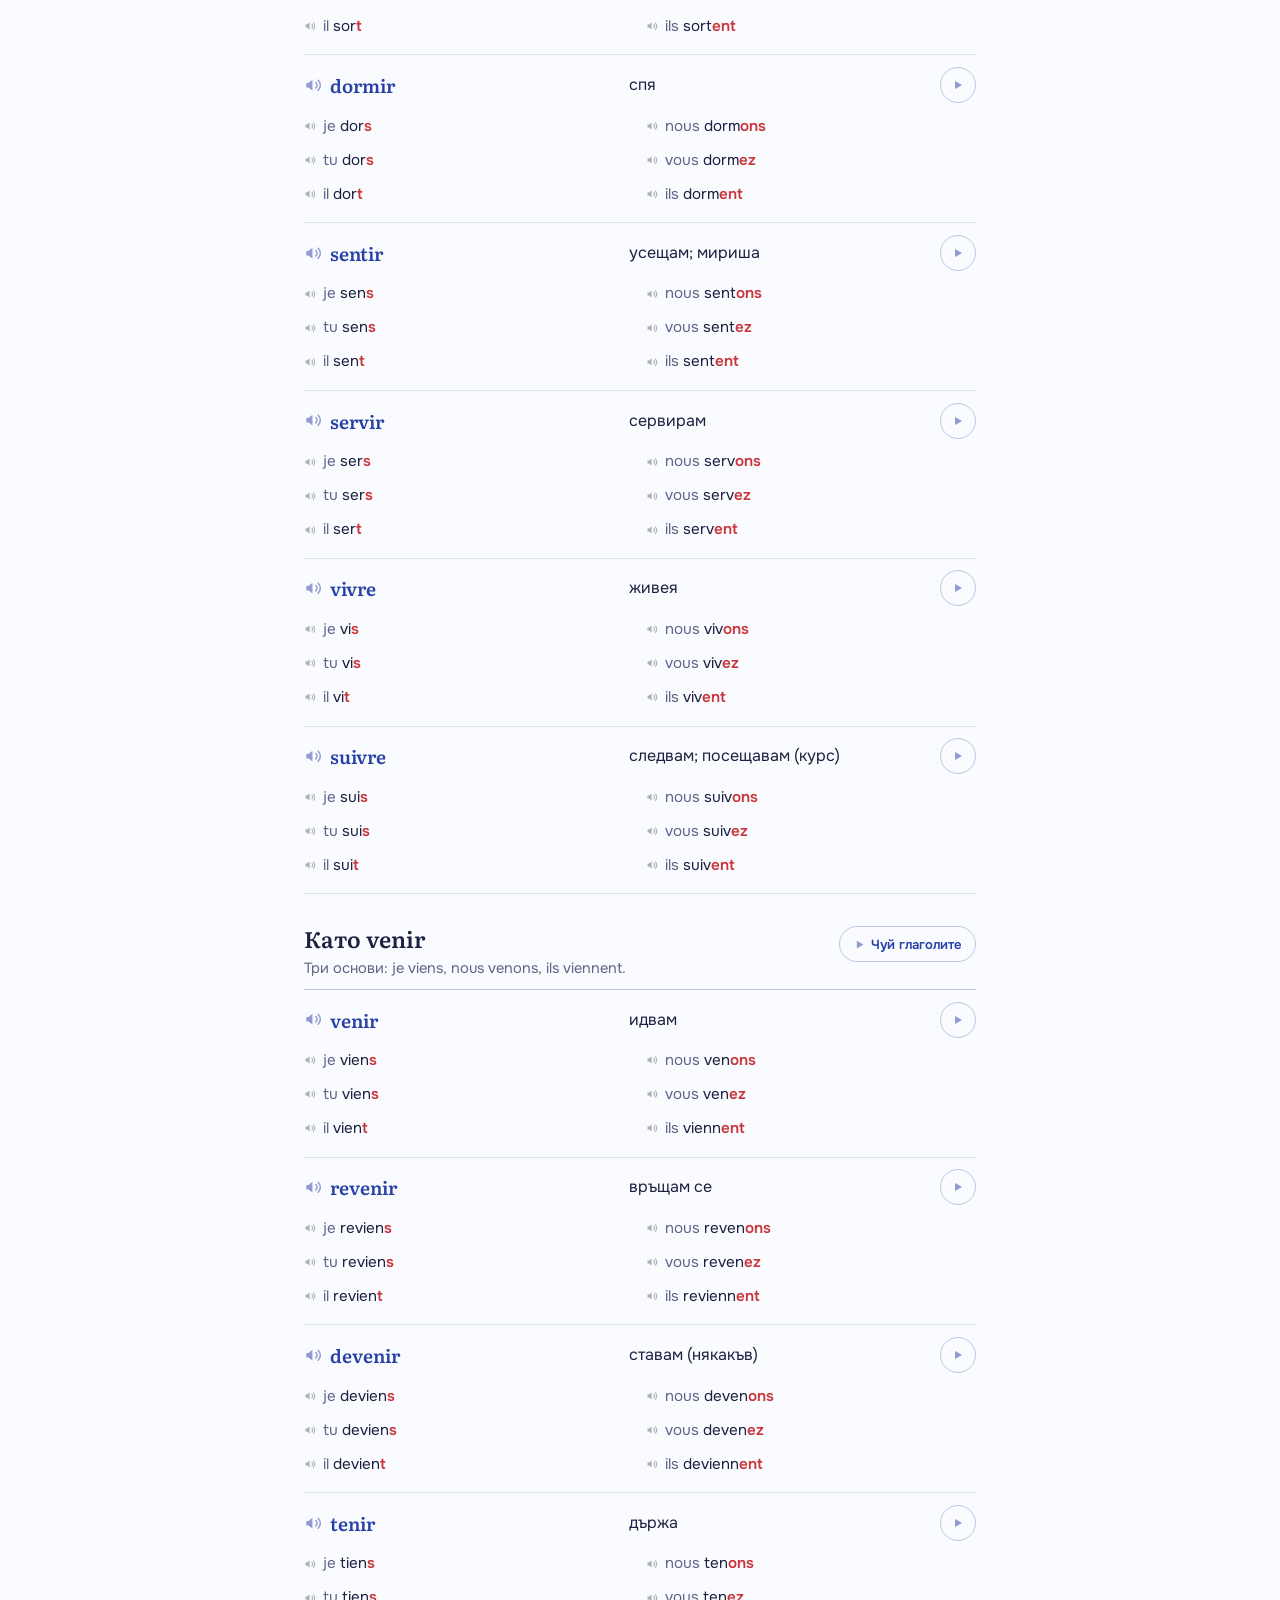
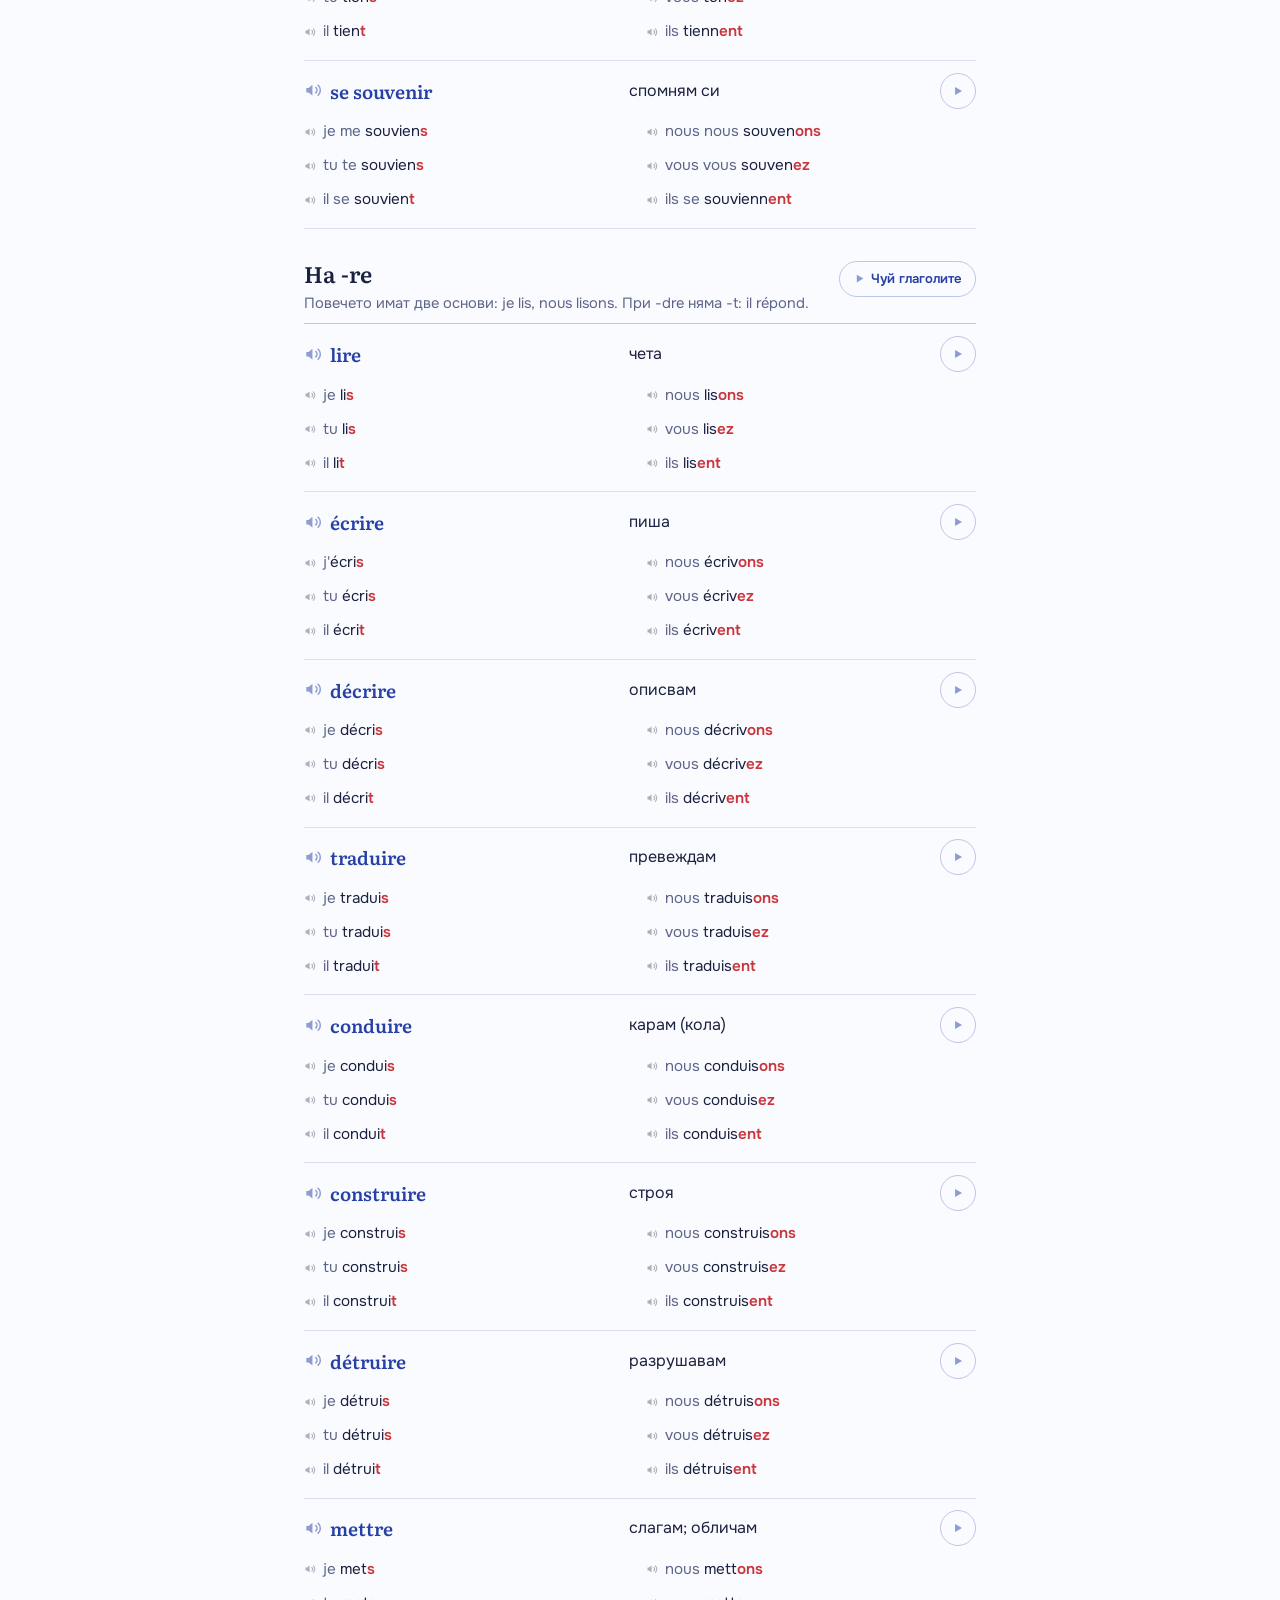
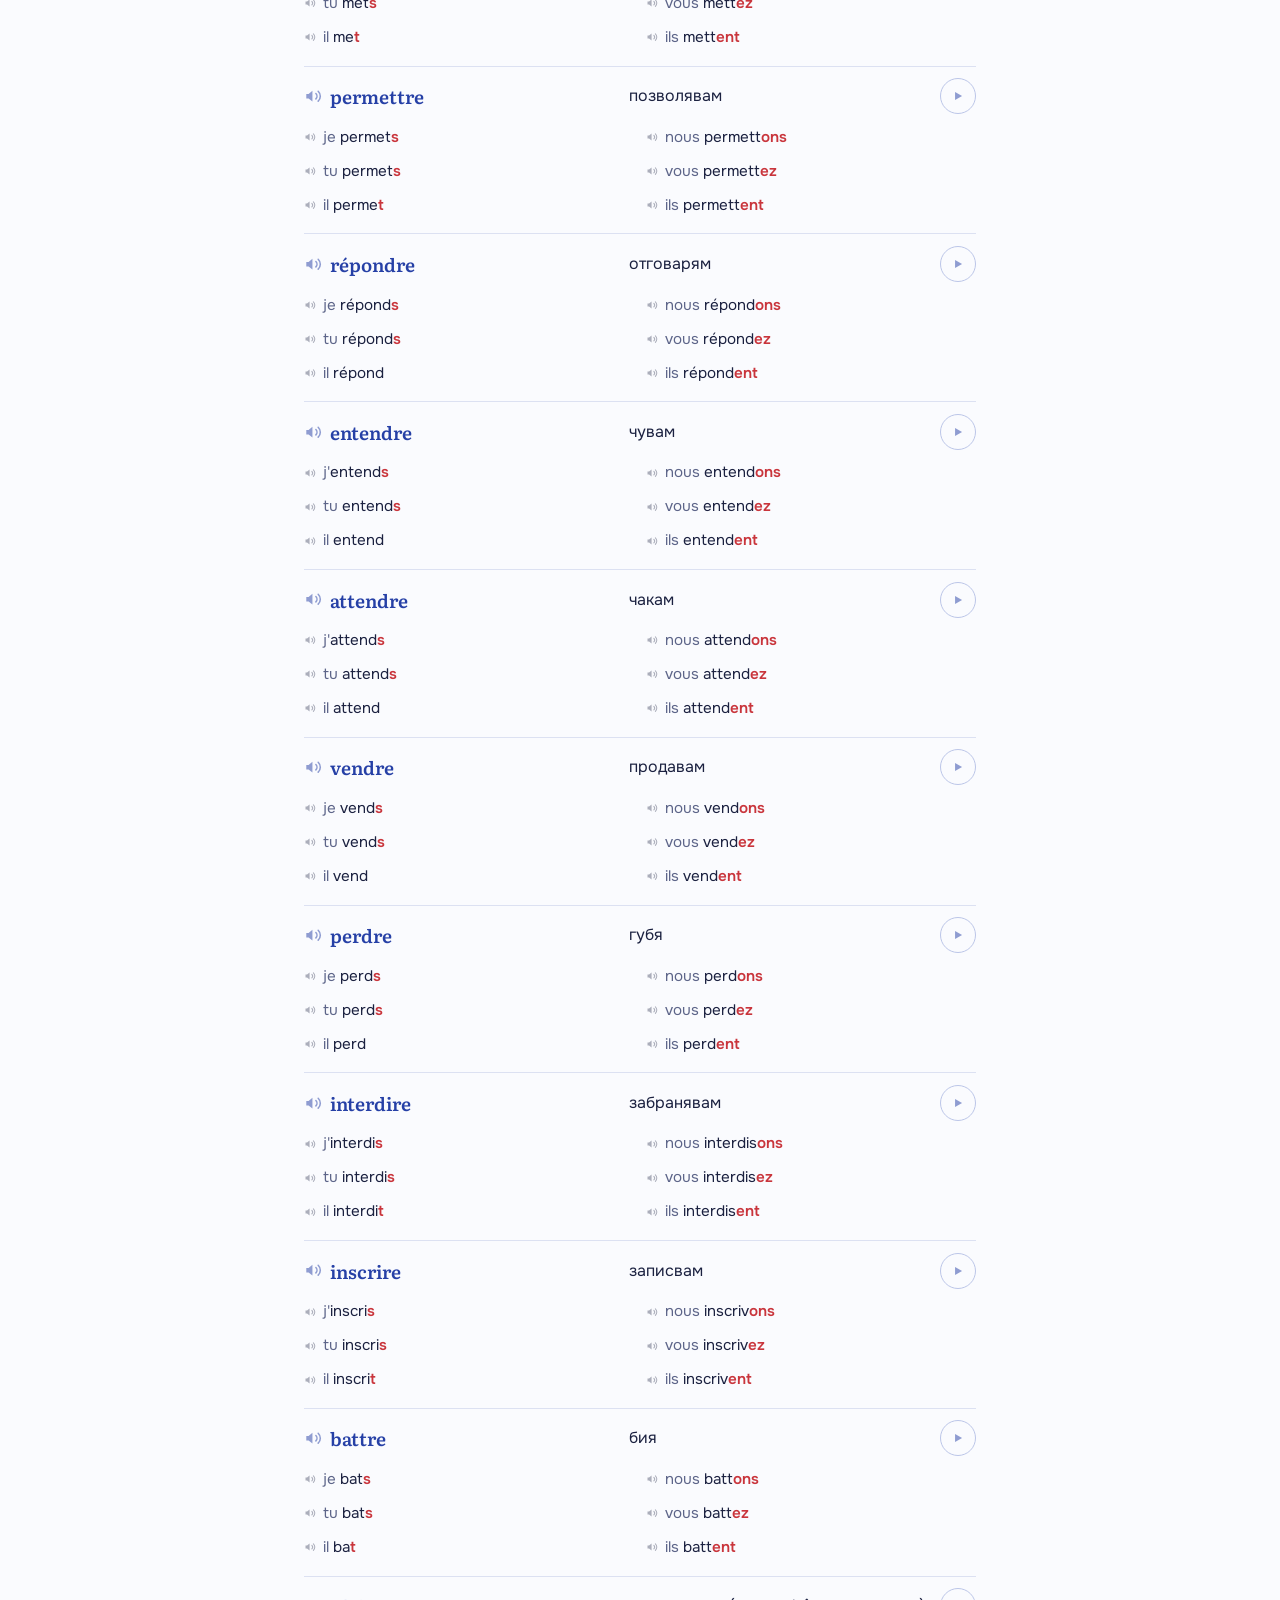
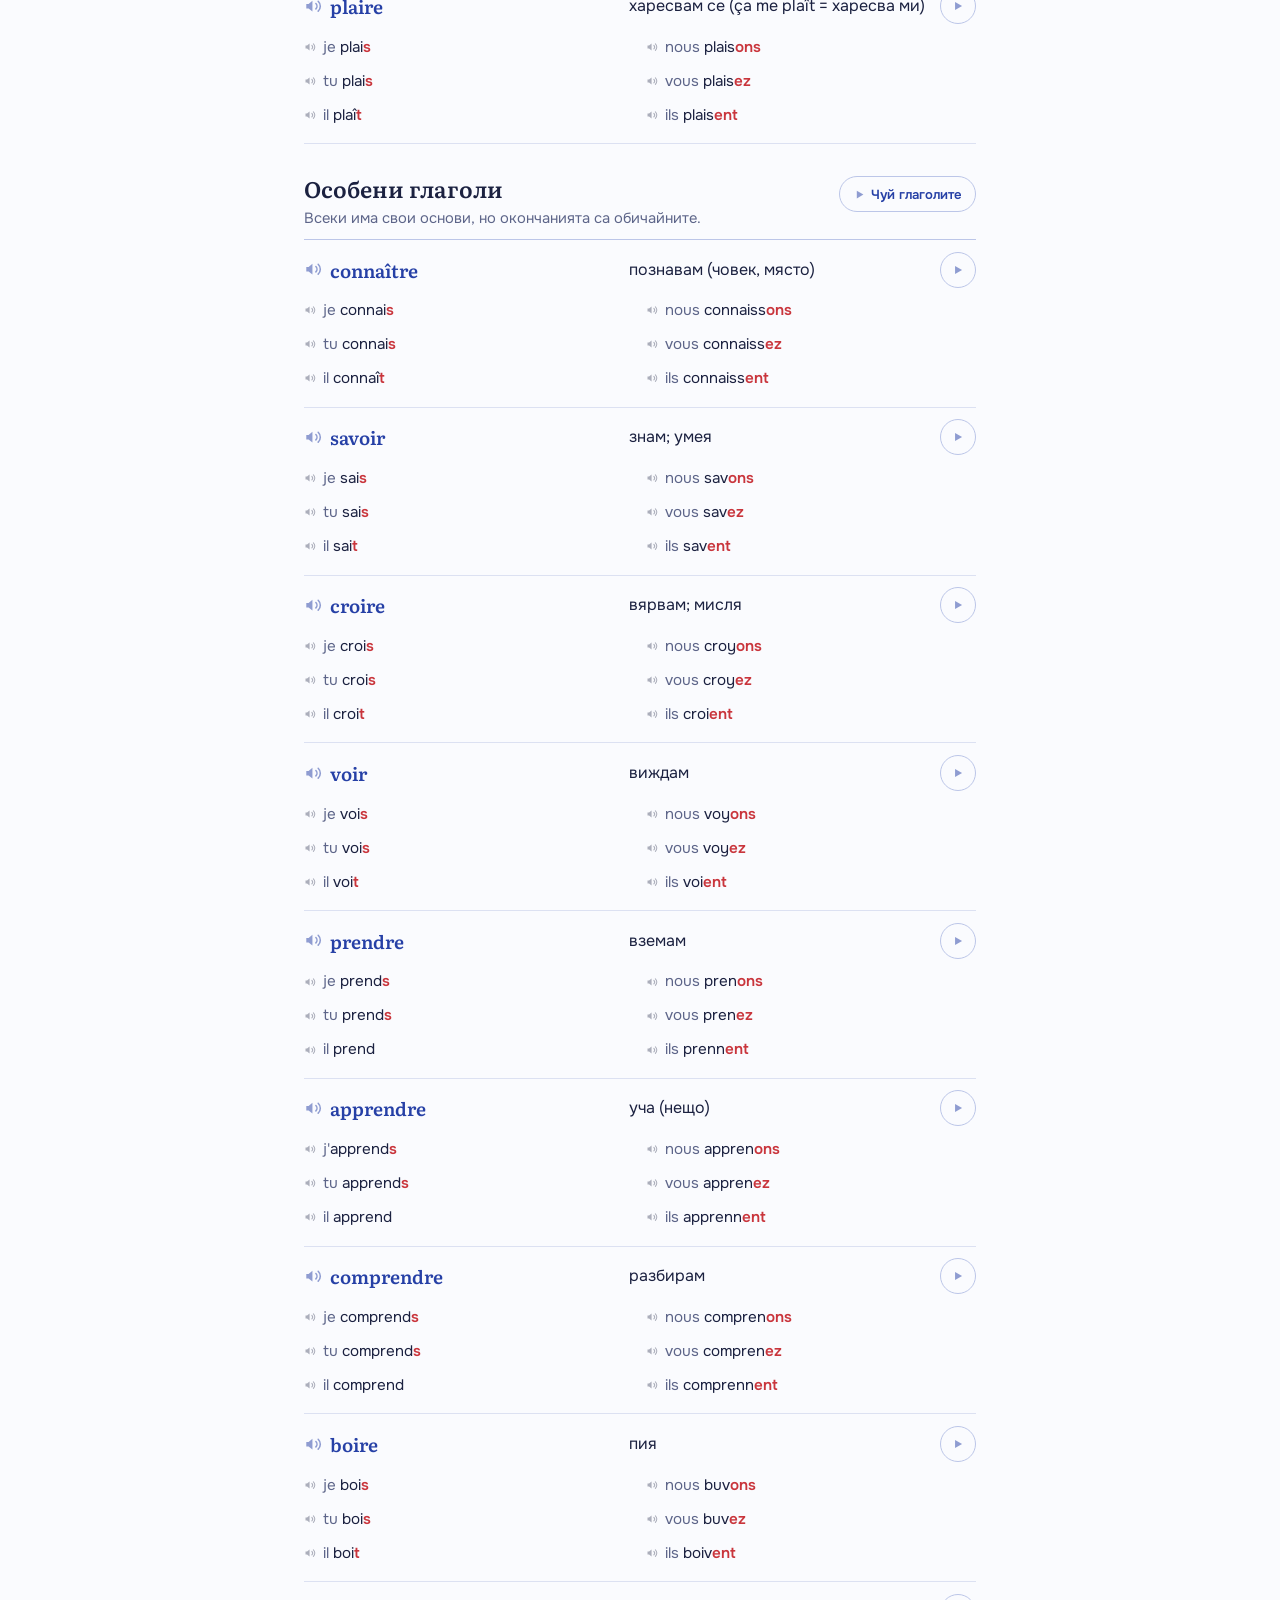
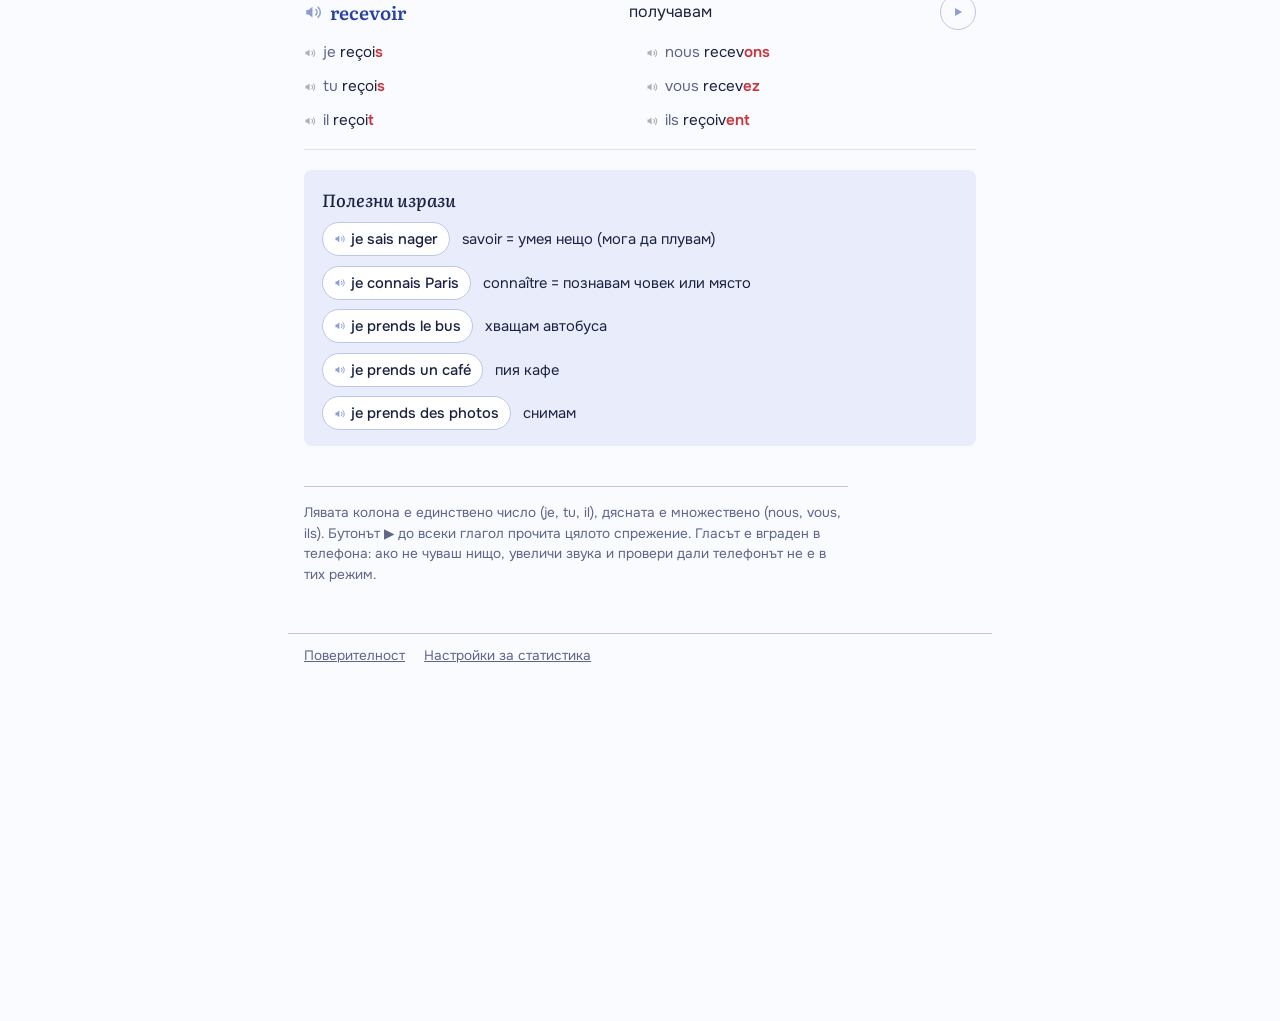
==== commit 398d662c: "Fix the review findings before switching statistics on - Banner: only the text scrolls, so both answ" ====
--- a/index.html
+++ b/index.html
@@ -17,15 +17,17 @@
 </head>
 <body>
 <section class="consent" id="consent" role="region" aria-labelledby="consent-title" hidden>
-  <h2 id="consent-title">Статистика за посещенията</h2>
-  <p>Искам да виждам колко хора използват приложението и кои упражнения са полезни. Ако приемеш, Google Analytics ще запише бисквитки на устройството ти и ще изпраща на Google данни за посещението: кои раздели отваряш, какво завършваш, вид устройство и браузър, приблизително местоположение. Ако откажеш, приложението работи по същия начин. Напредъкът ти остава само на това устройство. <a href="privacy.html#statistika">Подробности</a></p>
-  <p class="consent-note">Ако си под 14 години, приеми само ако родител ти е разрешил.</p>
-  <p class="consent-state" id="consent-state"></p>
+  <div class="consent-text">
+    <h2 id="consent-title">Статистика за посещенията</h2>
+    <p class="consent-state" id="consent-state"></p>
+    <p>Искам да виждам колко хора използват приложението и кои упражнения са полезни. Ако приемеш, Google Analytics ще запише бисквитки на устройството ти и ще изпраща на Google данни за посещението: кои раздели отваряш, какво завършваш, вид устройство и браузър, приблизително местоположение. Ако откажеш, приложението работи по същия начин. <a href="privacy.html#statistika">Подробности</a></p>
+    <p class="consent-note">Ако си под 14 години, приеми само ако родител ти е разрешил.</p>
+    <p class="consent-note">Можеш да промениш избора си по всяко време от „Настройки за статистика“ горе или най-долу.</p>
+  </div>
   <div class="consent-actions">
     <button type="button" class="btn consent-btn" id="consent-no">Отказвам</button>
     <button type="button" class="btn consent-btn" id="consent-yes">Приемам</button>
   </div>
-  <p class="consent-note">Можеш да промениш избора си по всяко време от „Настройки за статистика“ горе или най-долу.</p>
 </section>
 <div class="wrap">
   <header class="cahier">
--- a/style.css
+++ b/style.css
@@ -858,7 +858,6 @@
   transform: translateX(-50%);
   width: min(44rem, calc(100% - 24px));
   max-height: 70vh;
-  overflow-y: auto;
   z-index: 50;
   background: var(--surface);
   color: var(--fg);
@@ -866,15 +865,18 @@
   border-radius: 14px;
   box-shadow: 0 10px 30px rgb(0 0 0 / .18);
   padding: 1rem 1.1rem;
-  display: grid;
-  gap: .5rem;
-}
+  display: flex;
+  flex-direction: column;
+  gap: .6rem;
+}
+/* only the text scrolls on short screens: both answers always stay in view */
+.consent-text { display: grid; gap: .5rem; overflow-y: auto; min-height: 0; overscroll-behavior: contain; }
 .consent h2 { font-family: var(--f-display); font-size: 1.15rem; margin: 0; }
 .consent p { margin: 0; font-size: .92rem; }
 .consent a { color: var(--ink); }
 .consent-state { color: var(--muted); }
 .consent-state:empty { display: none; }
-.consent-actions { display: grid; grid-template-columns: 1fr 1fr; gap: .5rem; }
+.consent-actions { display: grid; grid-template-columns: 1fr 1fr; gap: .5rem; flex: none; }
 /* both answers look exactly the same: no nudging */
 .consent-btn { background: var(--ink-soft); border-color: var(--ink); color: var(--ink); min-height: 48px; }
 .consent-note { color: var(--muted); font-size: .8rem !important; }
@@ -885,6 +887,7 @@
 body { padding-bottom: var(--consent-h, 0px); }
 html.consent-open .dl-keys { position: static; }
 @media (max-width: 420px), (max-height: 600px) {
-  .consent { padding: .8rem .9rem; gap: .4rem; }
+  .consent { padding: .8rem .9rem; gap: .5rem; }
+  .consent-text { gap: .4rem; }
   .consent p { font-size: .86rem; }
 }
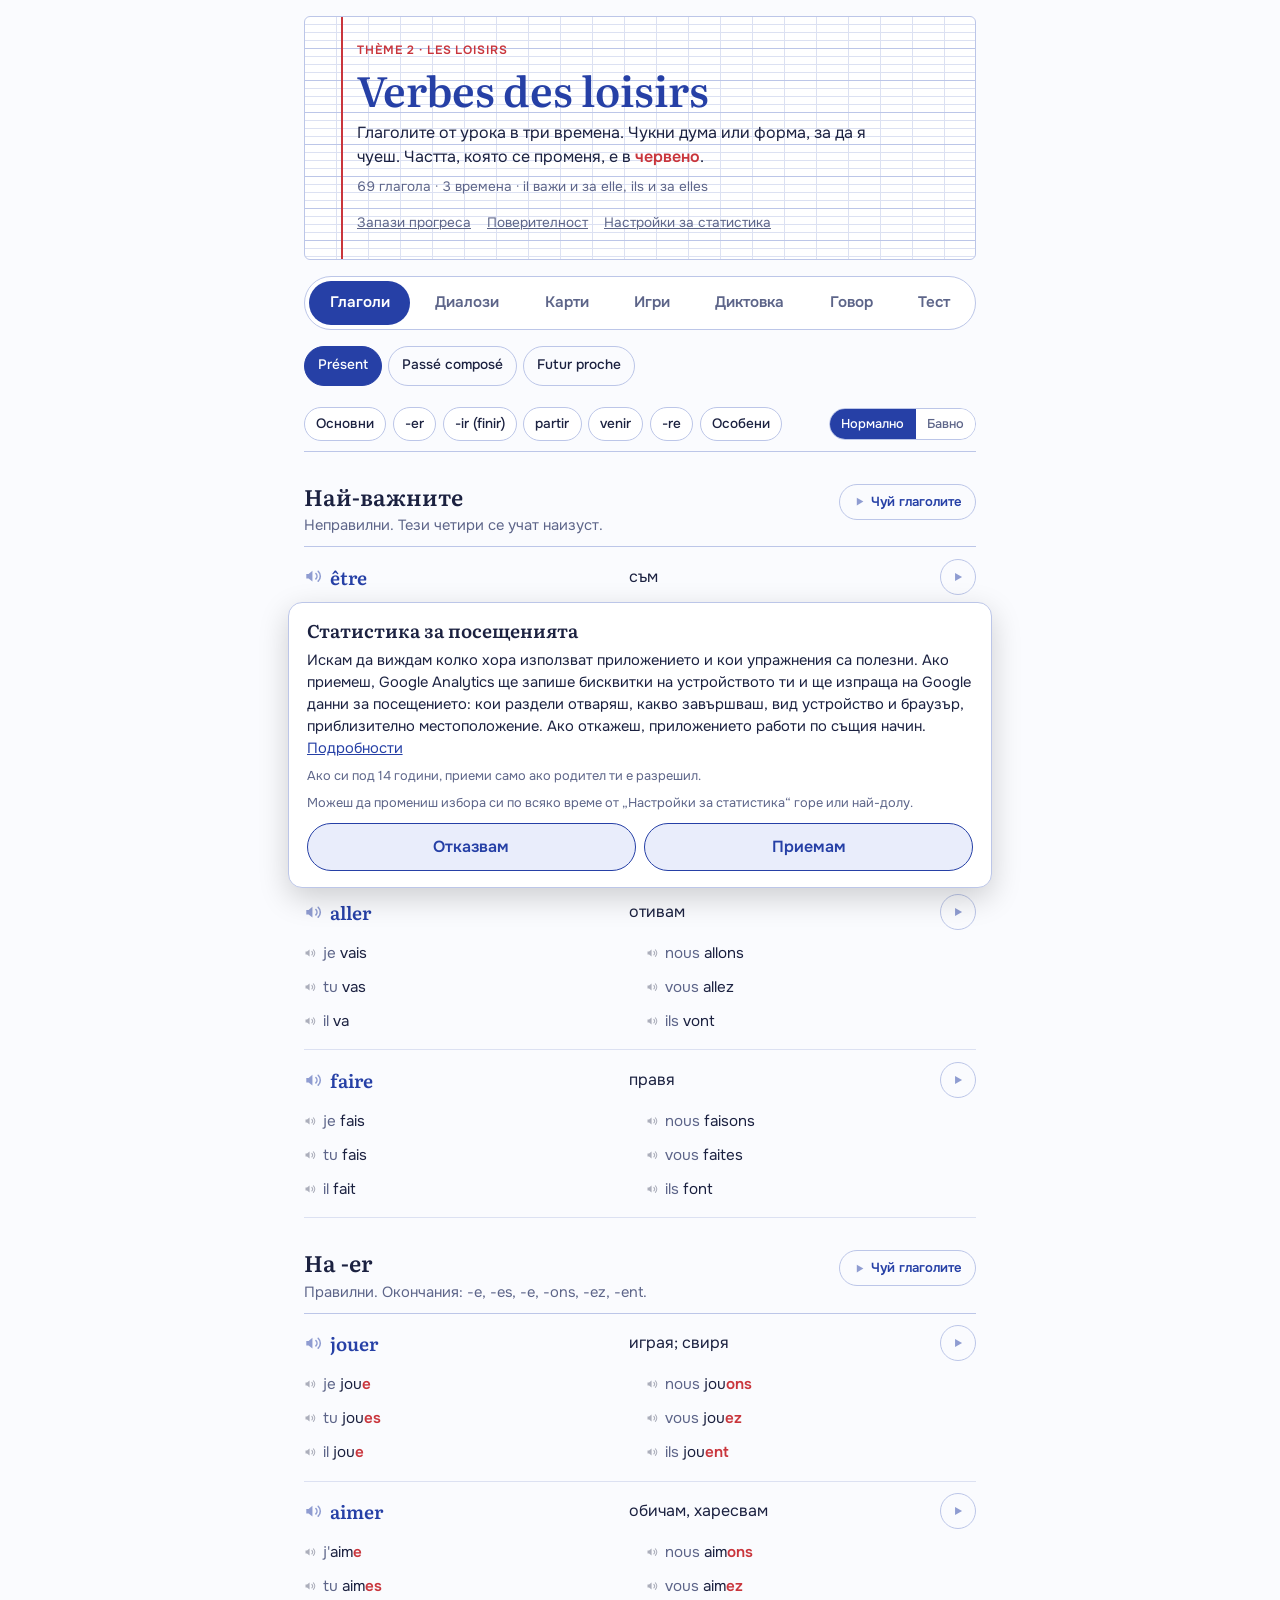
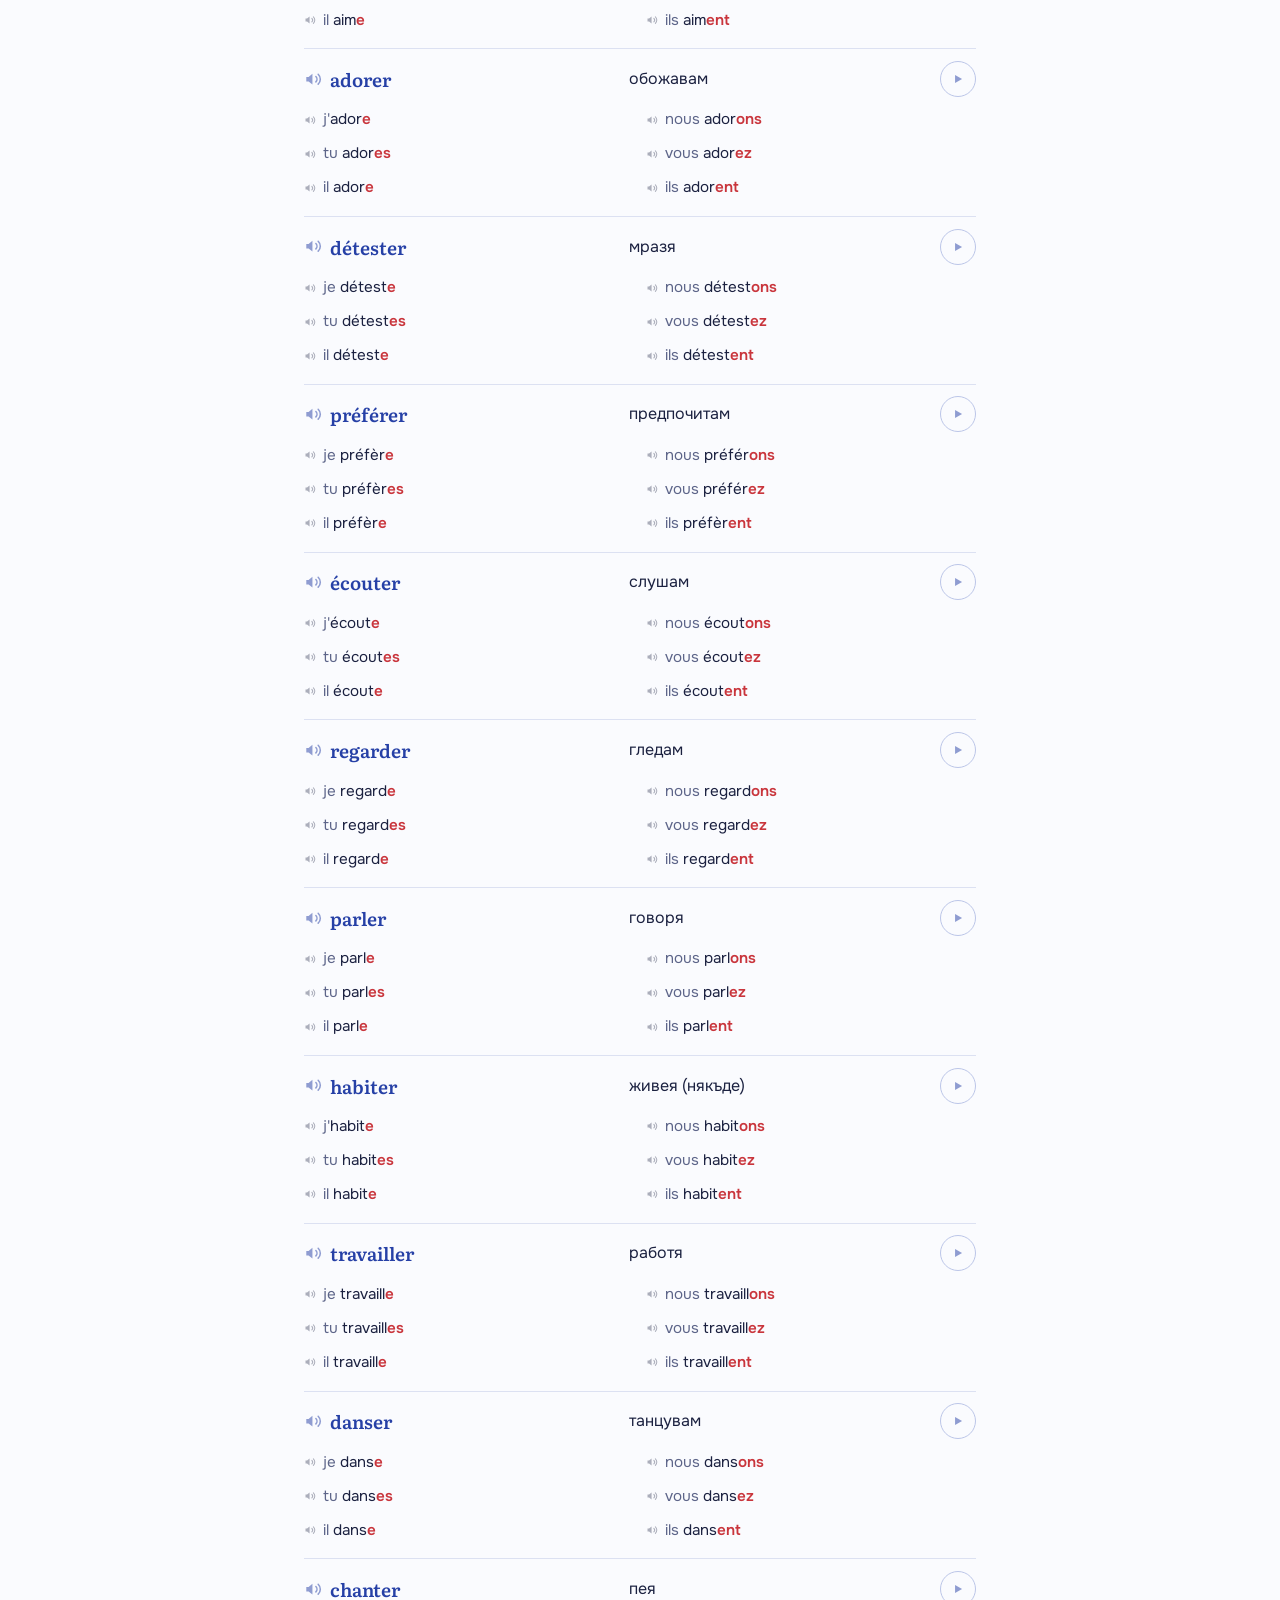
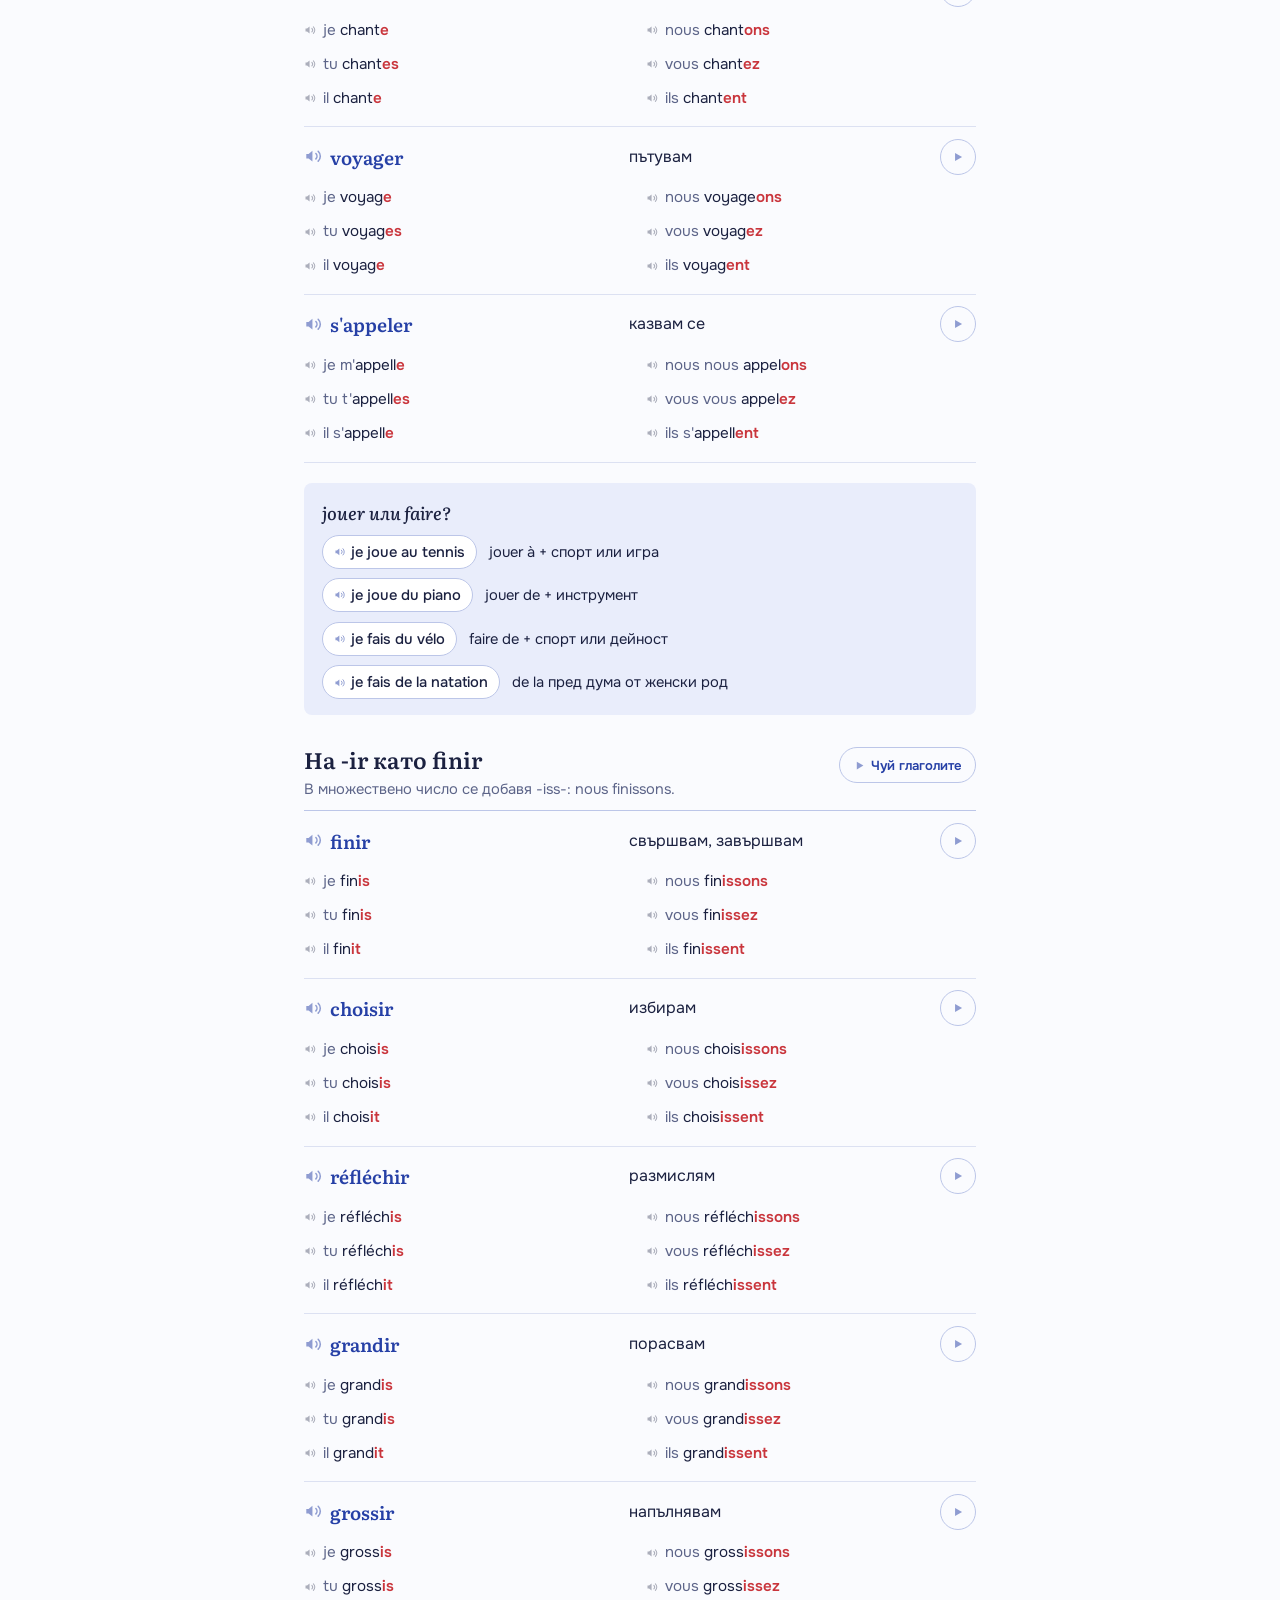
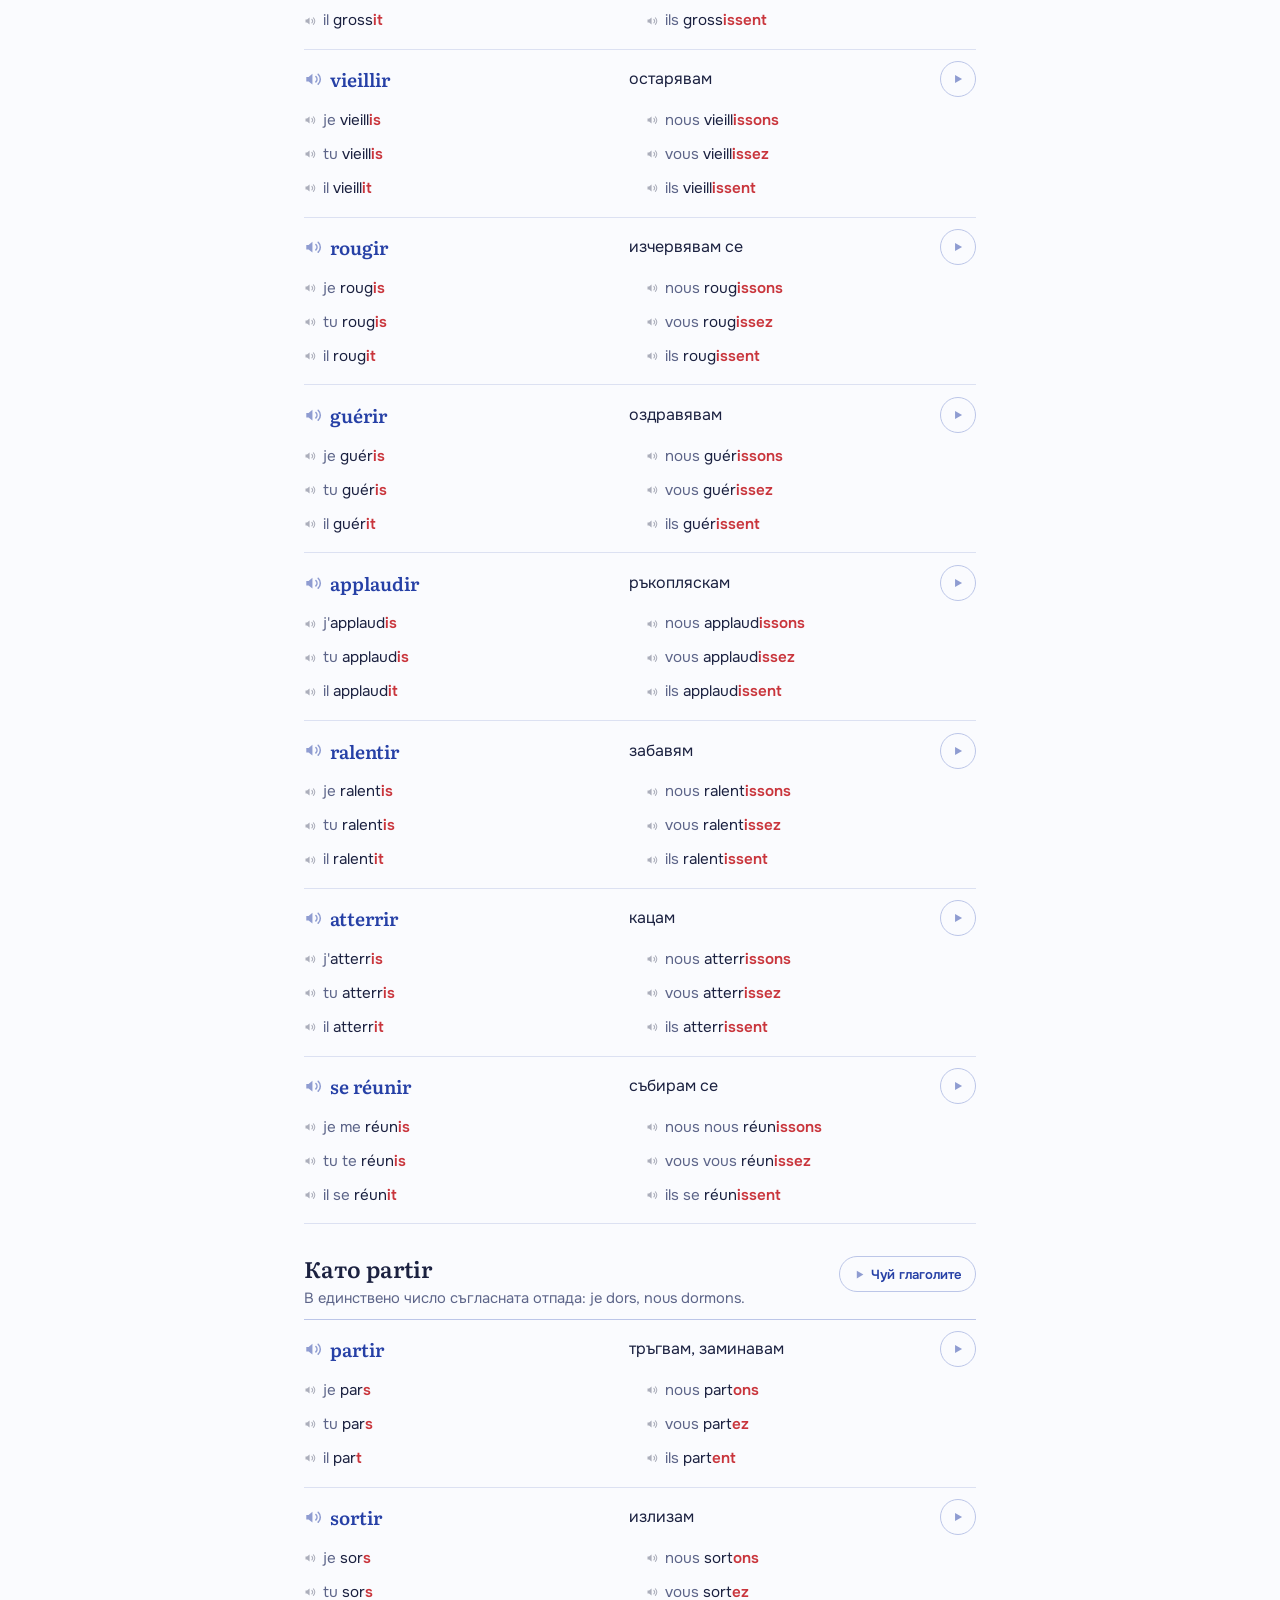
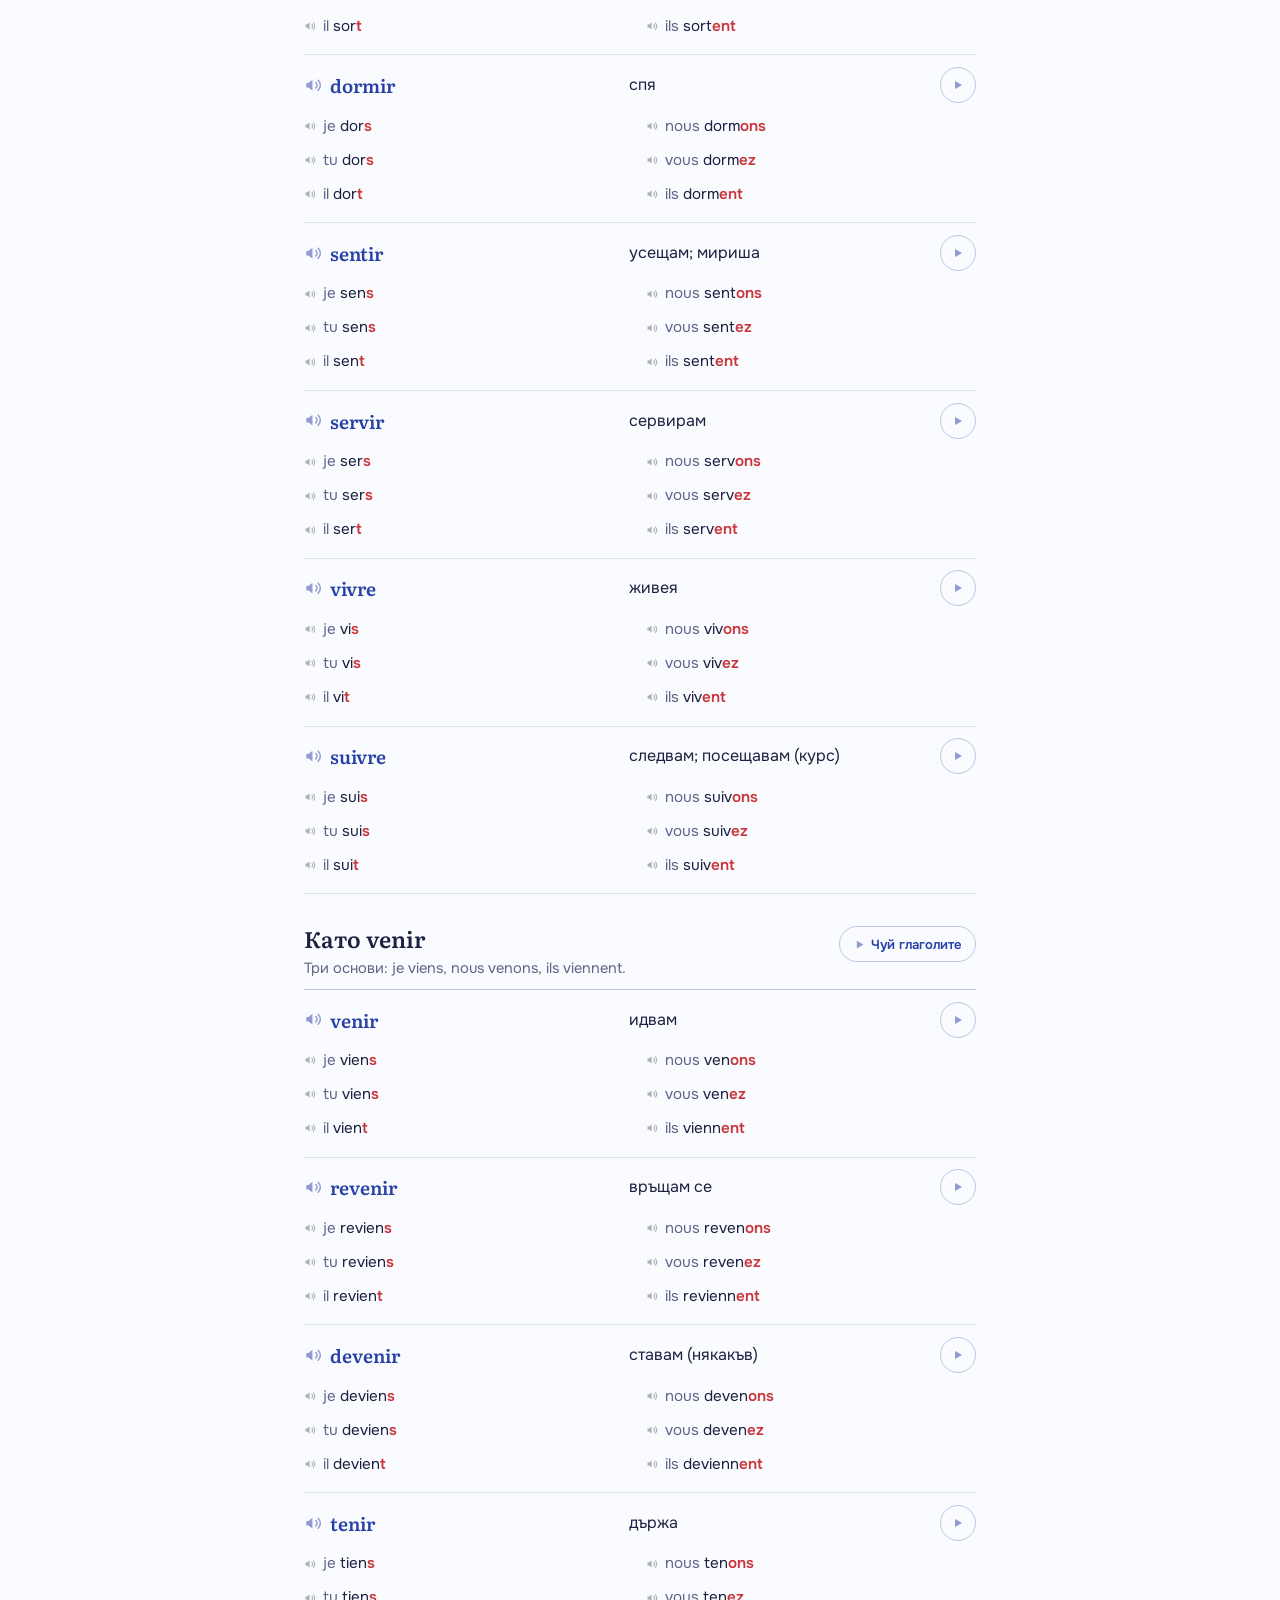
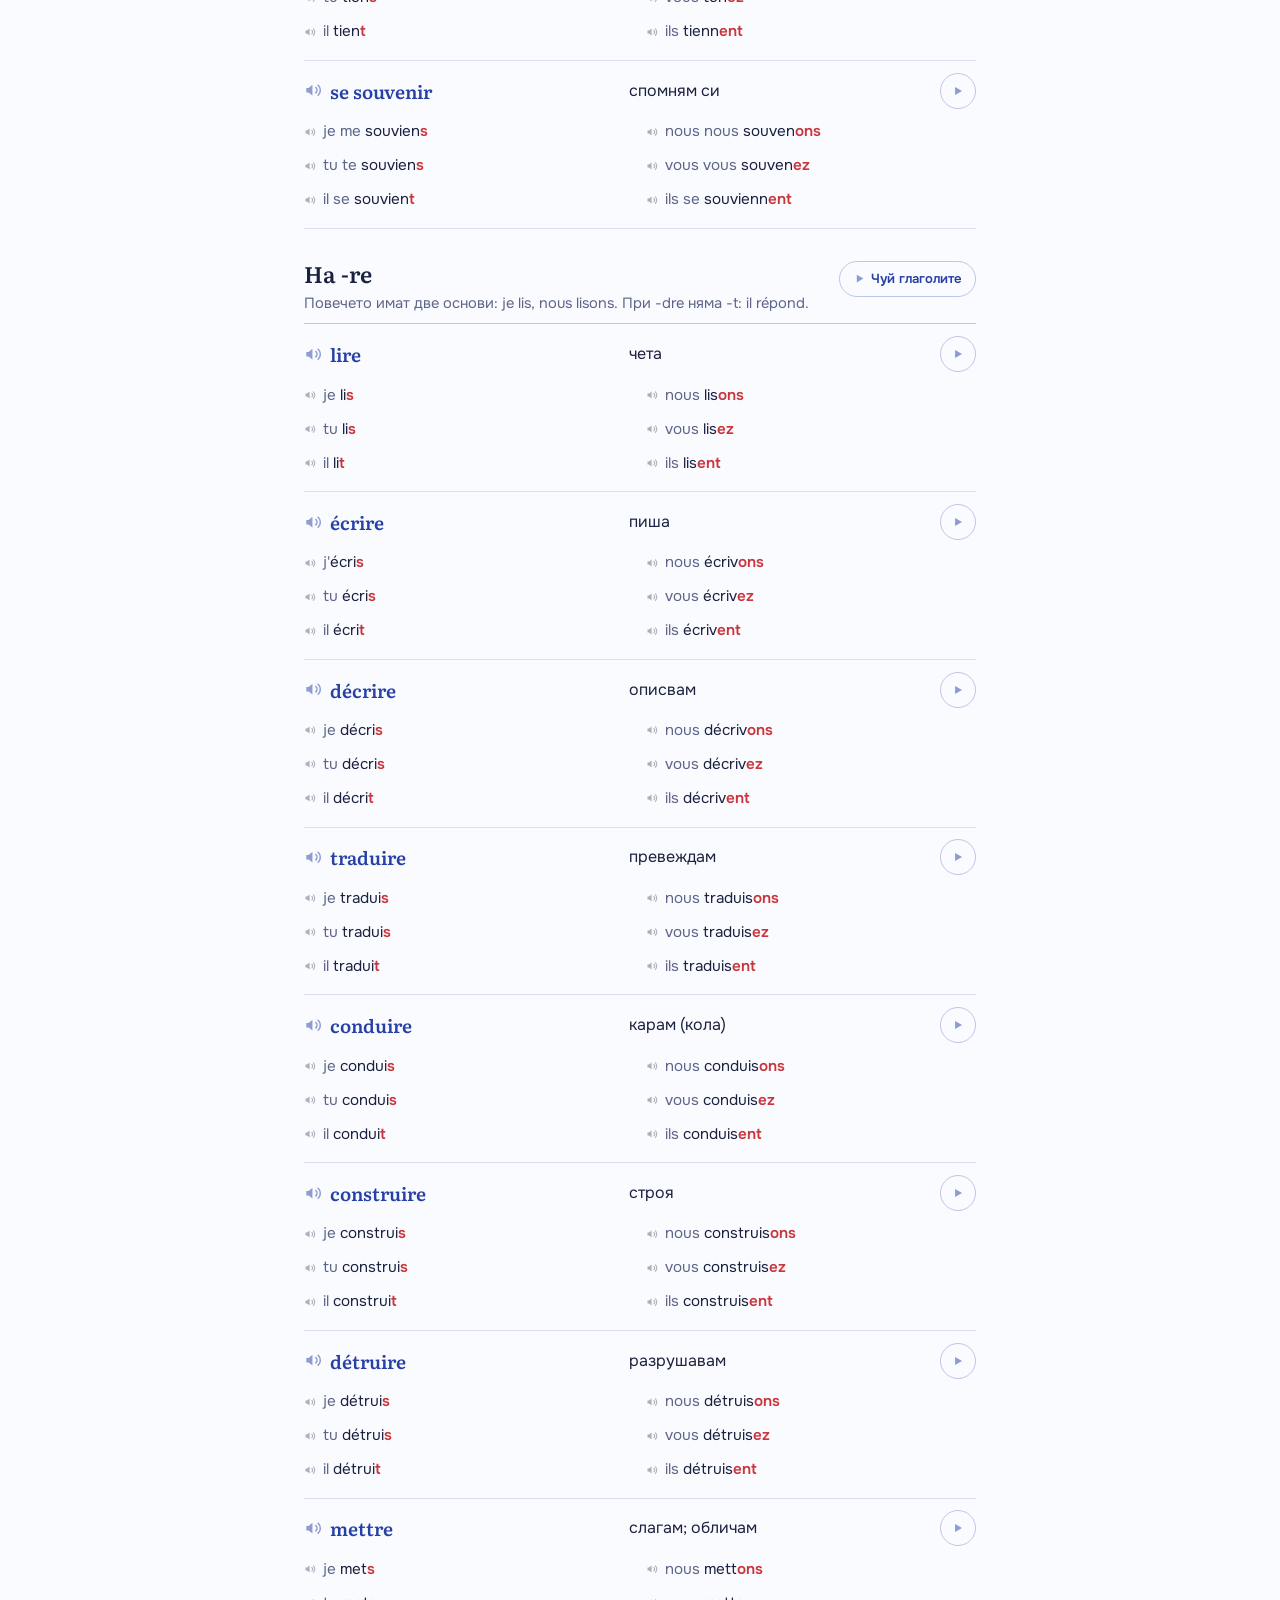
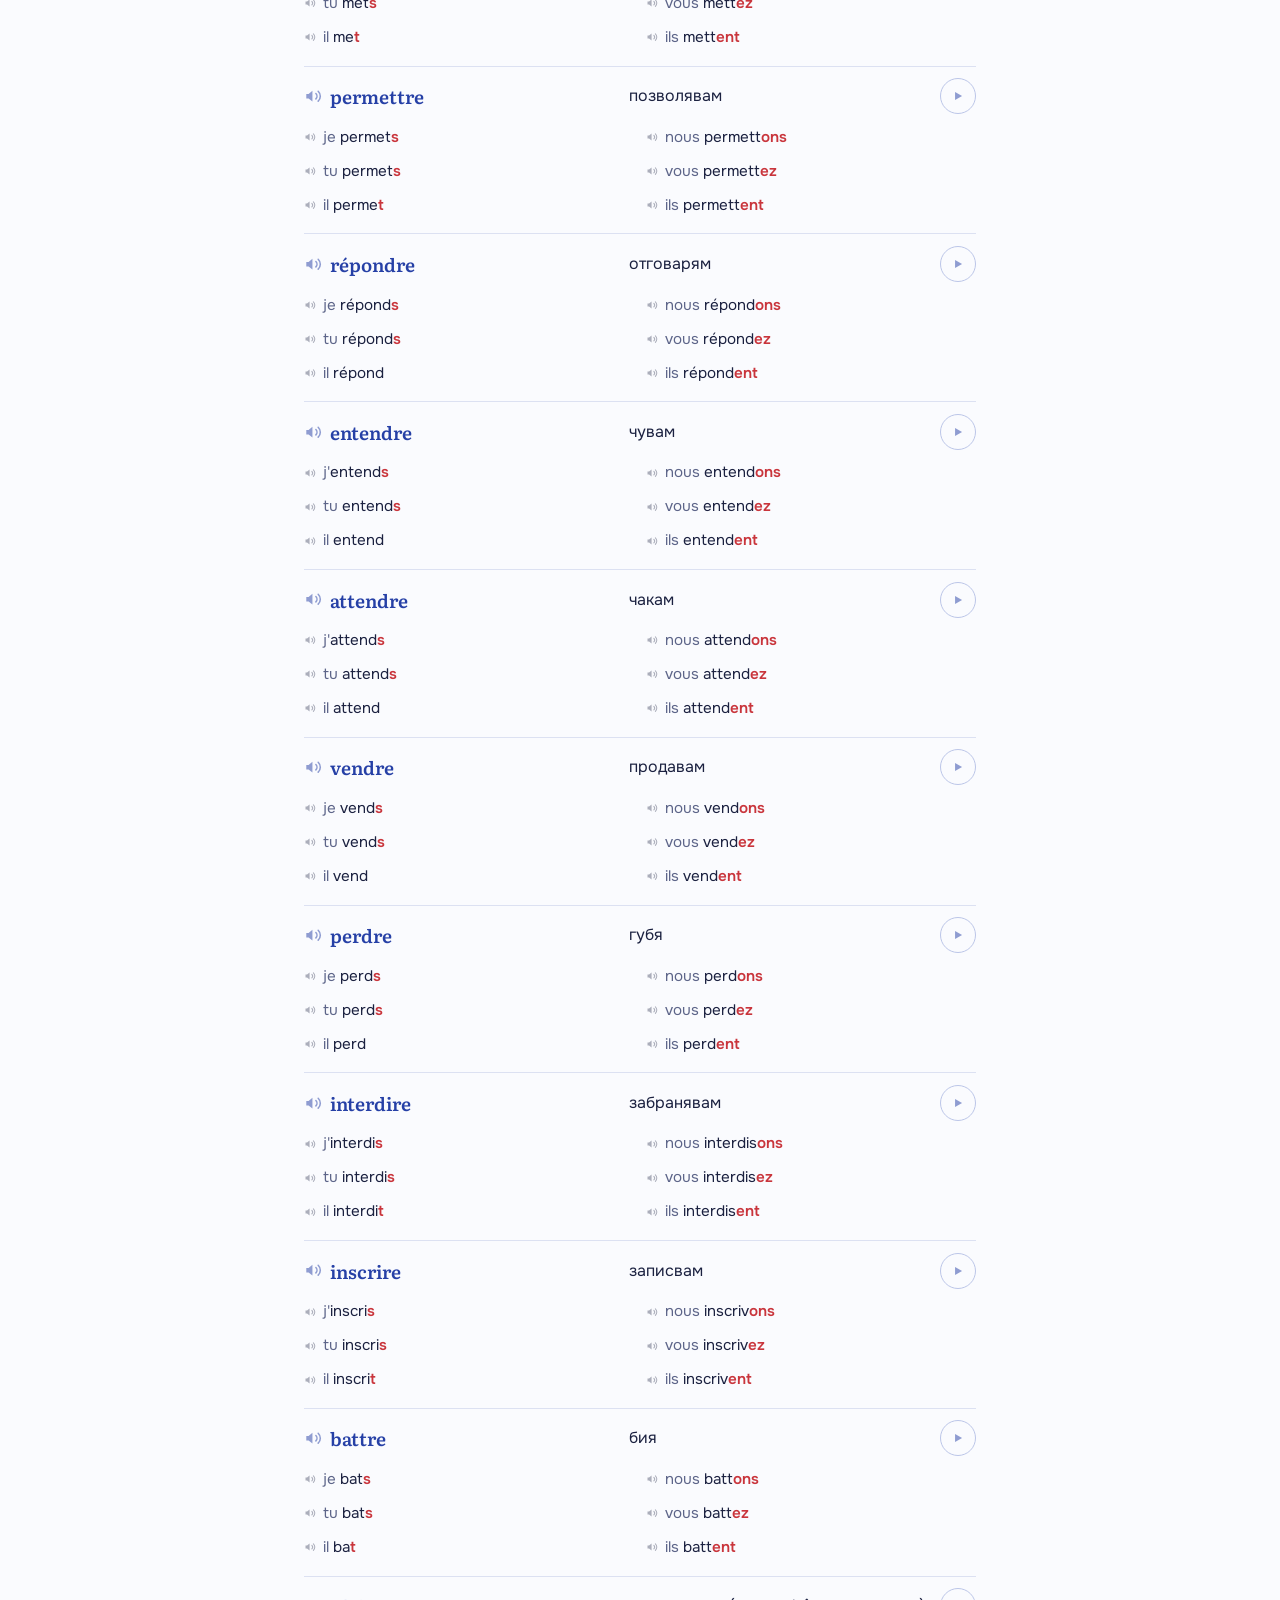
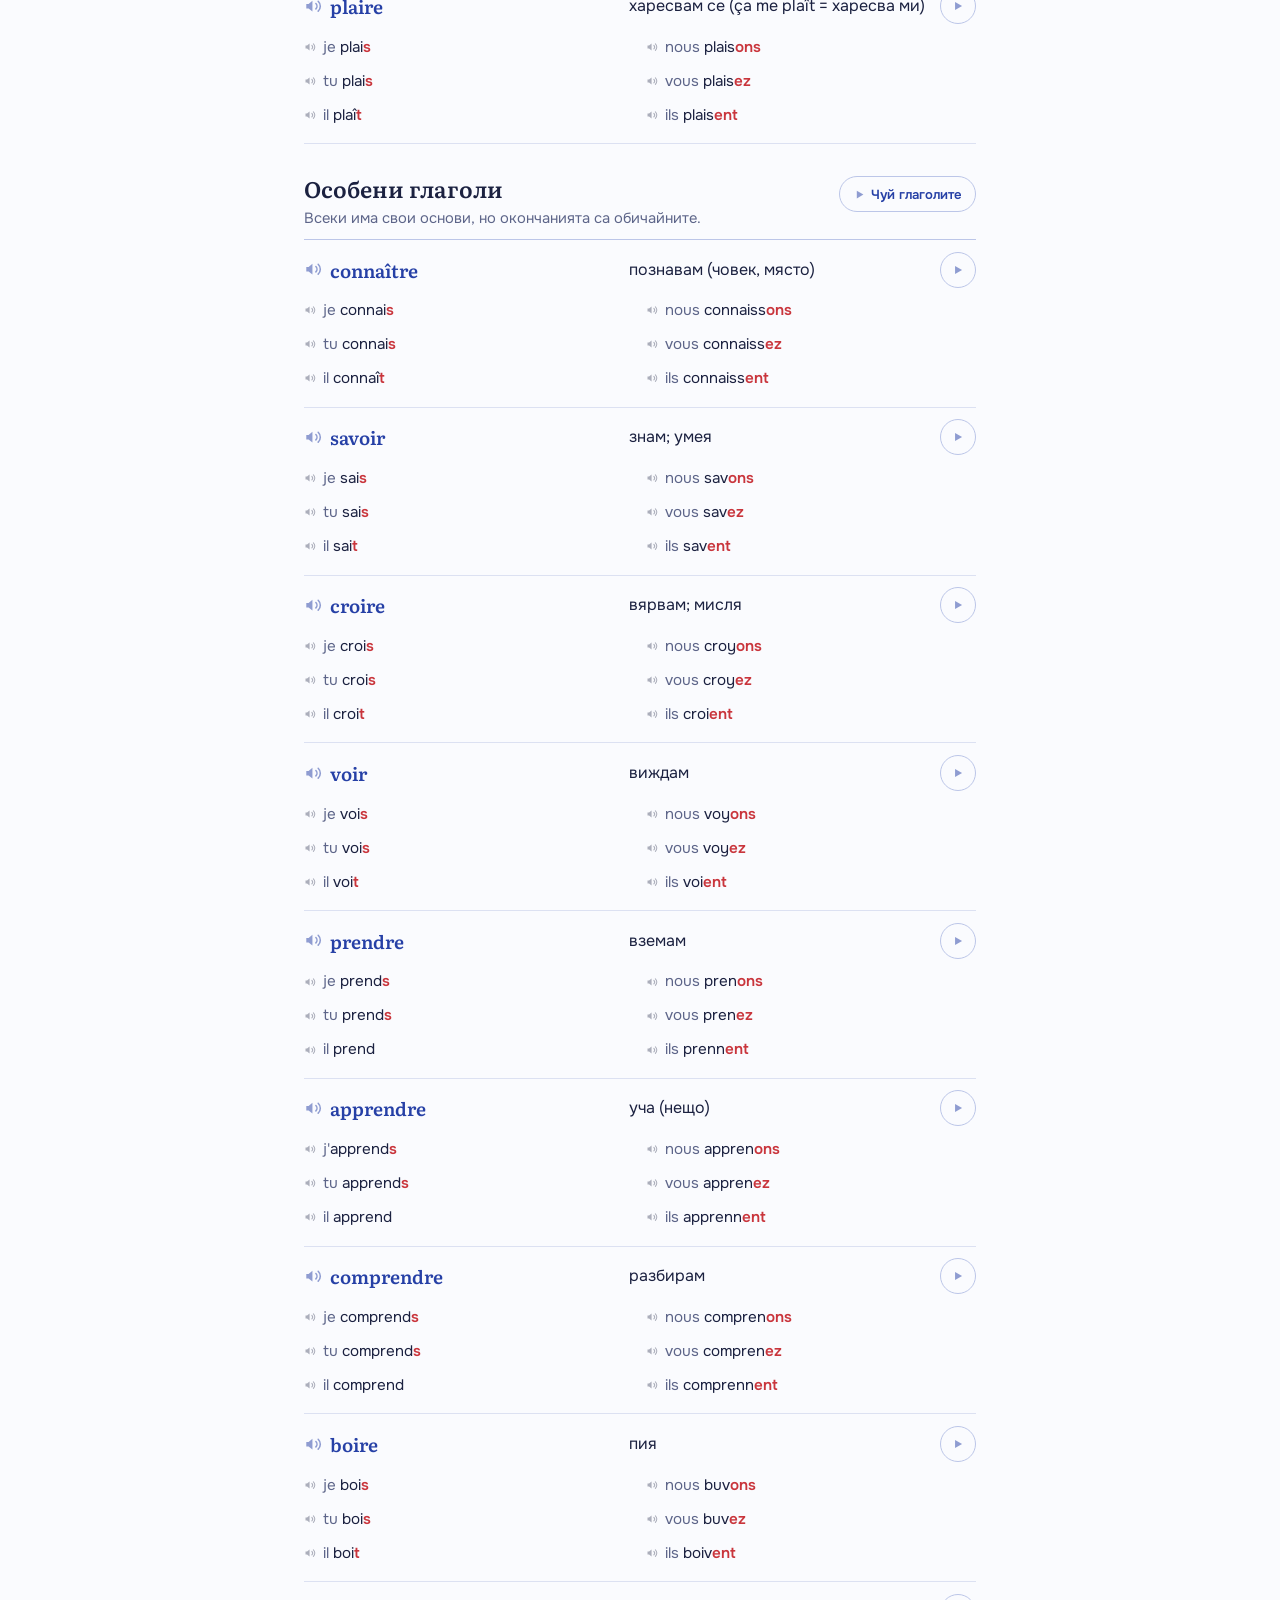
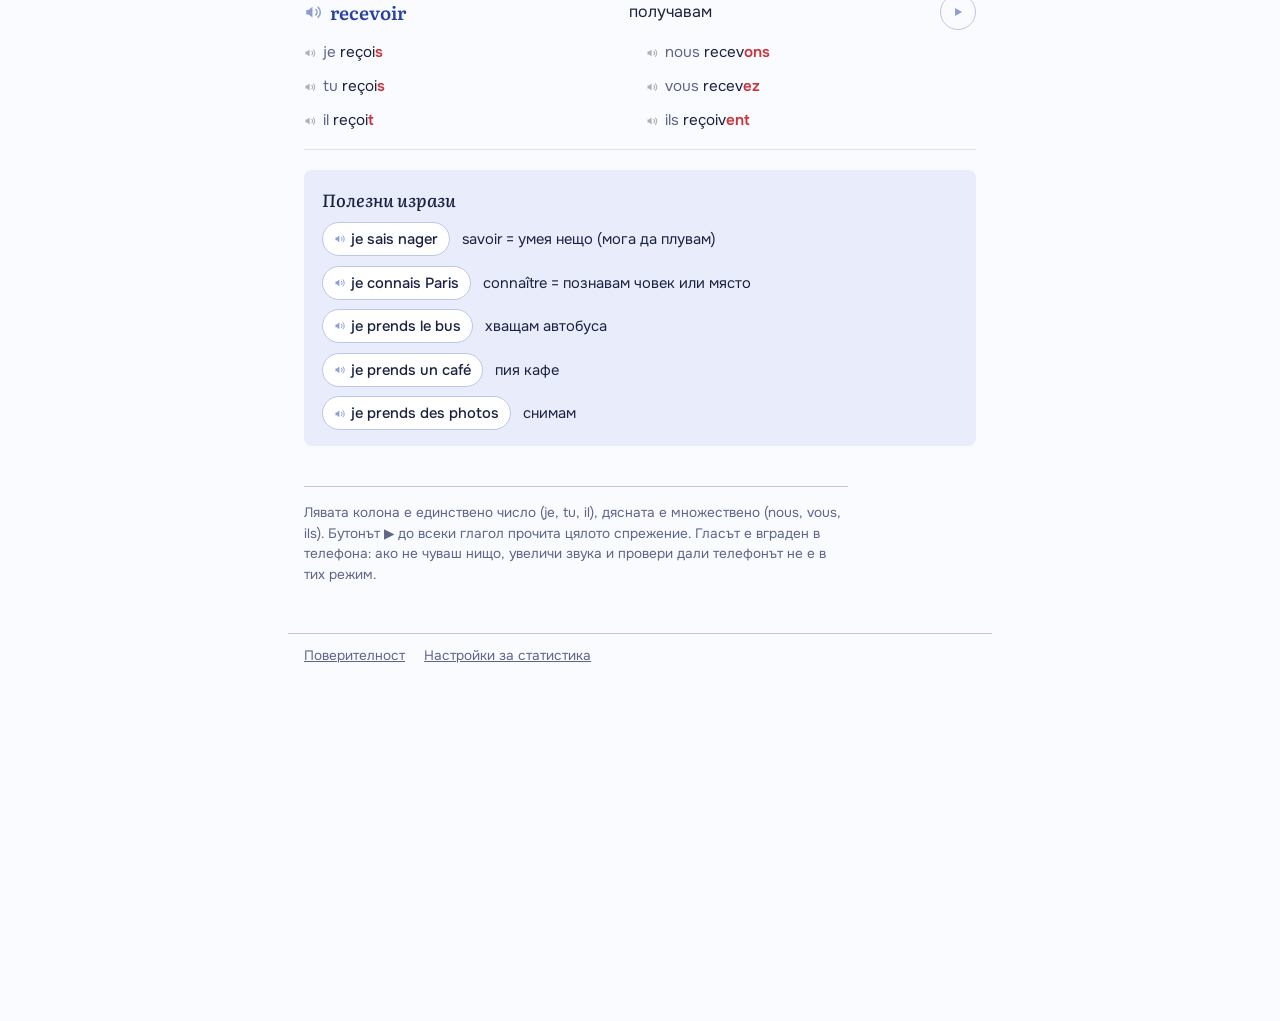
==== commit 8b7d8eb5: "WIP: games tab and new feature files (in progress) Co-Authored-By: Claude Opus 5.5 <noreply@anthropi" ====
--- a/index.html
+++ b/index.html
@@ -14,6 +14,11 @@
 <meta name="apple-mobile-web-app-title" content="Français">
 <link rel="stylesheet" href="fonts.css">
 <link rel="stylesheet" href="style.css">
+<link rel="stylesheet" href="explain.css">
+<link rel="stylesheet" href="when.css">
+<link rel="stylesheet" href="aux.css">
+<link rel="stylesheet" href="listen.css">
+<link rel="stylesheet" href="progress.css">
 </head>
 <body>
 <section class="consent" id="consent" role="region" aria-labelledby="consent-title" hidden>
@@ -35,16 +40,17 @@
     <h1>Verbes des loisirs</h1>
     <p class="lede">Глаголите от урока в три времена. Чукни дума или форма, за да я чуеш. Частта, която се променя, е в <span class="end">червено</span>.</p>
     <p class="meta" id="meta"></p>
-    <p class="meta privacy-links"><a href="privacy.html">Поверителност</a><button type="button" class="linkbtn" data-consent-open hidden>Настройки за статистика</button></p>
+    <p class="meta privacy-links"><button type="button" class="linkbtn" id="progress-open">Запази прогреса</button><a href="privacy.html">Поверителност</a><button type="button" class="linkbtn" data-consent-open hidden>Настройки за статистика</button></p>
   </header>
 
   <div class="hint" id="hint" hidden></div>
+  <div class="app-note" id="app-note" hidden></div>
 
   <div class="tabs" role="tablist" aria-label="Изглед">
     <button type="button" role="tab" id="tab-verbs" aria-controls="view-verbs" aria-selected="true">Глаголи</button>
     <button type="button" role="tab" id="tab-dialogues" aria-controls="view-dialogues" aria-selected="false">Диалози</button>
     <button type="button" role="tab" id="tab-cards" aria-controls="view-cards" aria-selected="false">Карти</button>
-    <button type="button" role="tab" id="tab-pairs" aria-controls="view-pairs" aria-selected="false">Двойки</button>
+    <button type="button" role="tab" id="tab-games" aria-controls="view-games" aria-selected="false">Игри</button>
     <button type="button" role="tab" id="tab-dictation" aria-controls="view-dictation" aria-selected="false">Диктовка</button>
     <button type="button" role="tab" id="tab-speak" aria-controls="view-speak" aria-selected="false">Говор</button>
     <button type="button" role="tab" id="tab-test" aria-controls="view-test" aria-selected="false">Тест</button>
@@ -72,40 +78,49 @@
     <div id="dialogues"></div>
   </div>
 
-  <div id="view-pairs" role="tabpanel" aria-labelledby="tab-pairs" hidden>
-    <details class="settings">
-      <summary><span>Настройки</span><span class="sum" id="p-sum"></span></summary>
-      <div class="settings-body">
-        <div class="field">
-          <span class="field-label" id="lbl-p-mode">Игра</span>
-          <div class="seg" role="group" aria-labelledby="lbl-p-mode" id="p-mode"></div>
-          <p class="set-note">Свързване: всички плочки са открити – чукни двете, които си пасват. Памет: плочките са обърнати с лицето надолу и трябва да запомниш къде са.</p>
-        </div>
-        <div class="field">
-          <span class="field-label" id="lbl-p-kind">Вид двойки</span>
-          <div class="seg" role="group" aria-labelledby="lbl-p-kind" id="p-kind"></div>
-        </div>
-        <div class="field" id="p-tense-field">
-          <span class="field-label" id="lbl-p-tenses">Времена</span>
-          <div class="seg" role="group" aria-labelledby="lbl-p-tenses" id="p-tenses"></div>
-        </div>
-        <div class="field">
-          <span class="field-label" id="lbl-p-groups">Групи глаголи</span>
-          <div class="seg" role="group" aria-labelledby="lbl-p-groups" id="p-groups"></div>
-        </div>
-        <div class="field">
-          <span class="field-label" id="lbl-p-size">Брой двойки</span>
-          <div class="seg" role="group" aria-labelledby="lbl-p-size" id="p-size"></div>
-        </div>
-        <p class="set-note">Всяка промяна започва нова игра.</p>
-      </div>
-    </details>
-
-    <div id="pairs"></div>
-
-    <p class="tip">
-      Часовникът тръгва с първото чукване и спира, докато си в друг раздел. Най-доброто ти време се пази отделно за всяка игра, вид и брой двойки. При „Превод“ чукни френския глагол, за да го чуеш. В „Памет“ се брои за грешка само обръщане, което е можело да се избегне.
-    </p>
+  <div id="view-games" role="tabpanel" aria-labelledby="tab-games" hidden>
+    <div class="seg game-picker" role="group" aria-label="Игра" id="game-picker"></div>
+    <p class="game-lede" id="game-lede"></p>
+
+    <div id="game-pairs" class="game-panel">
+      <details class="settings">
+        <summary><span>Настройки</span><span class="sum" id="p-sum"></span></summary>
+        <div class="settings-body">
+          <div class="field">
+            <span class="field-label" id="lbl-p-mode">Игра</span>
+            <div class="seg" role="group" aria-labelledby="lbl-p-mode" id="p-mode"></div>
+            <p class="set-note">Свързване: всички плочки са открити – чукни двете, които си пасват. Памет: плочките са обърнати с лицето надолу и трябва да запомниш къде са.</p>
+          </div>
+          <div class="field">
+            <span class="field-label" id="lbl-p-kind">Вид двойки</span>
+            <div class="seg" role="group" aria-labelledby="lbl-p-kind" id="p-kind"></div>
+          </div>
+          <div class="field" id="p-tense-field">
+            <span class="field-label" id="lbl-p-tenses">Времена</span>
+            <div class="seg" role="group" aria-labelledby="lbl-p-tenses" id="p-tenses"></div>
+          </div>
+          <div class="field">
+            <span class="field-label" id="lbl-p-groups">Групи глаголи</span>
+            <div class="seg" role="group" aria-labelledby="lbl-p-groups" id="p-groups"></div>
+          </div>
+          <div class="field">
+            <span class="field-label" id="lbl-p-size">Брой двойки</span>
+            <div class="seg" role="group" aria-labelledby="lbl-p-size" id="p-size"></div>
+          </div>
+          <p class="set-note">Всяка промяна започва нова игра.</p>
+        </div>
+      </details>
+
+      <div id="pairs"></div>
+
+      <p class="tip">
+        Часовникът тръгва с първото чукване и спира, докато си в друг раздел. Най-доброто ти време се пази отделно за всяка игра, вид и брой двойки. При „Превод“ чукни френския глагол, за да го чуеш. В „Памет“ се брои за грешка само обръщане, което е можело да се избегне.
+      </p>
+    </div>
+
+    <div id="game-when" class="game-panel" hidden><div id="when"></div></div>
+    <div id="game-aux" class="game-panel" hidden><div id="aux"></div></div>
+    <div id="game-listen" class="game-panel" hidden><div id="listen"></div></div>
   </div>
 
   <div id="view-cards" role="tabpanel" aria-labelledby="tab-cards" hidden>
@@ -241,7 +256,9 @@
   <button type="button" class="linkbtn" id="consent-open" data-consent-open hidden>Настройки за статистика</button>
 </footer>
 
-
+<!-- progress:start -->
+<dialog id="progress-dialog" aria-labelledby="progress-title"></dialog>
+<!-- progress:end -->
 
 <script src="analytics.js"></script>
 <script src="data.js"></script>
@@ -251,5 +268,10 @@
 <script src="pairs.js"></script>
 <script src="dialogues-data.js"></script>
 <script src="dialogues.js"></script>
+<script src="explain.js"></script>
+<script src="when.js"></script>
+<script src="aux.js"></script>
+<script src="listen.js"></script>
+<script src="progress.js"></script>
 </body>
 </html>
--- a/style.css
+++ b/style.css
@@ -891,3 +891,8 @@
   .consent-text { gap: .4rem; }
   .consent p { font-size: .86rem; }
 }
+
+/* ---------- Games tab: pick a game ---------- */
+.game-picker { margin-top: 1rem; }
+.game-lede { margin: .6rem 0 0; color: var(--muted); font-size: .92rem; }
+.game-panel > .settings:first-child, .game-panel > :first-child { margin-top: 1rem; }
--- a/explain.css
+++ b/explain.css
@@ -0,0 +1 @@
+/* explain: styles (merged into style.css at the end) */
--- a/when.css
+++ b/when.css
@@ -0,0 +1 @@
+/* when: styles (merged into style.css at the end) */
--- a/aux.css
+++ b/aux.css
@@ -0,0 +1 @@
+/* aux: styles (merged into style.css at the end) */
--- a/listen.css
+++ b/listen.css
@@ -0,0 +1 @@
+/* listen: styles (merged into style.css at the end) */
--- a/progress.css
+++ b/progress.css
@@ -0,0 +1 @@
+/* progress: styles (merged into style.css at the end) */
